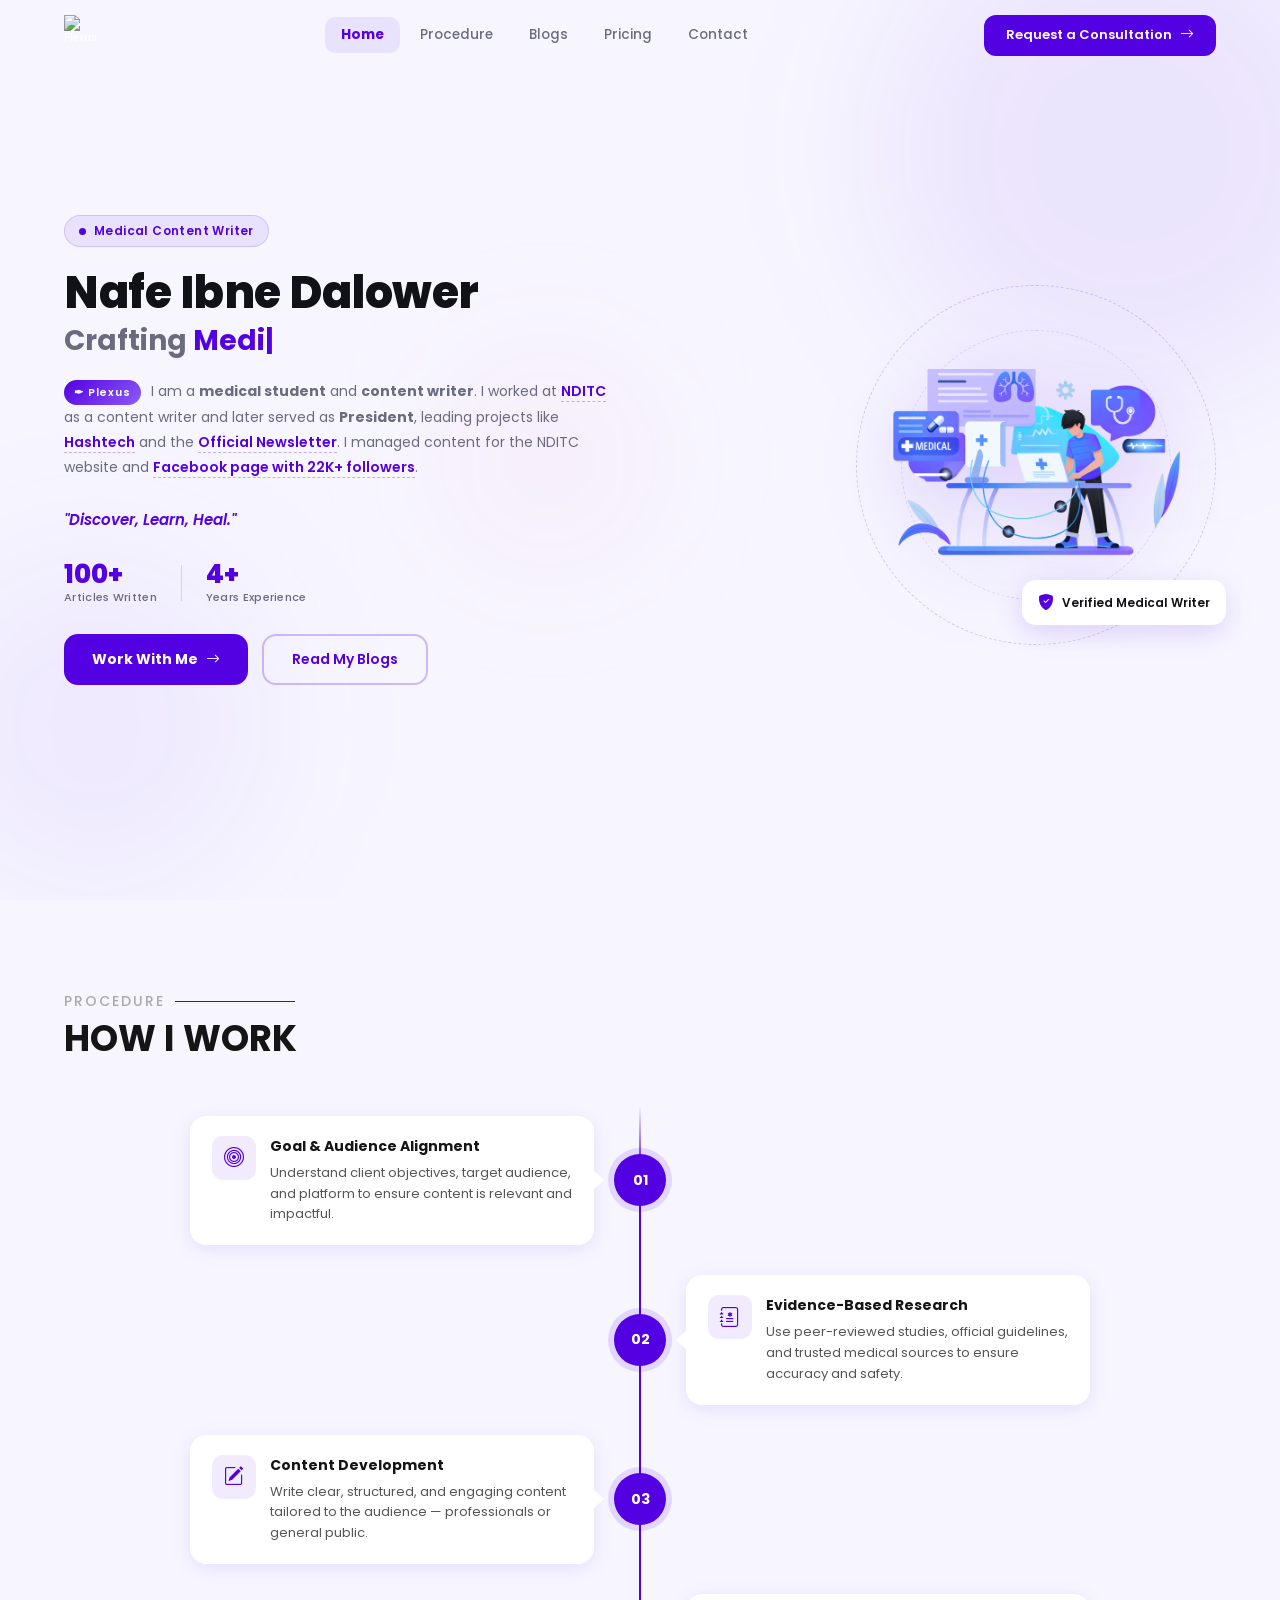
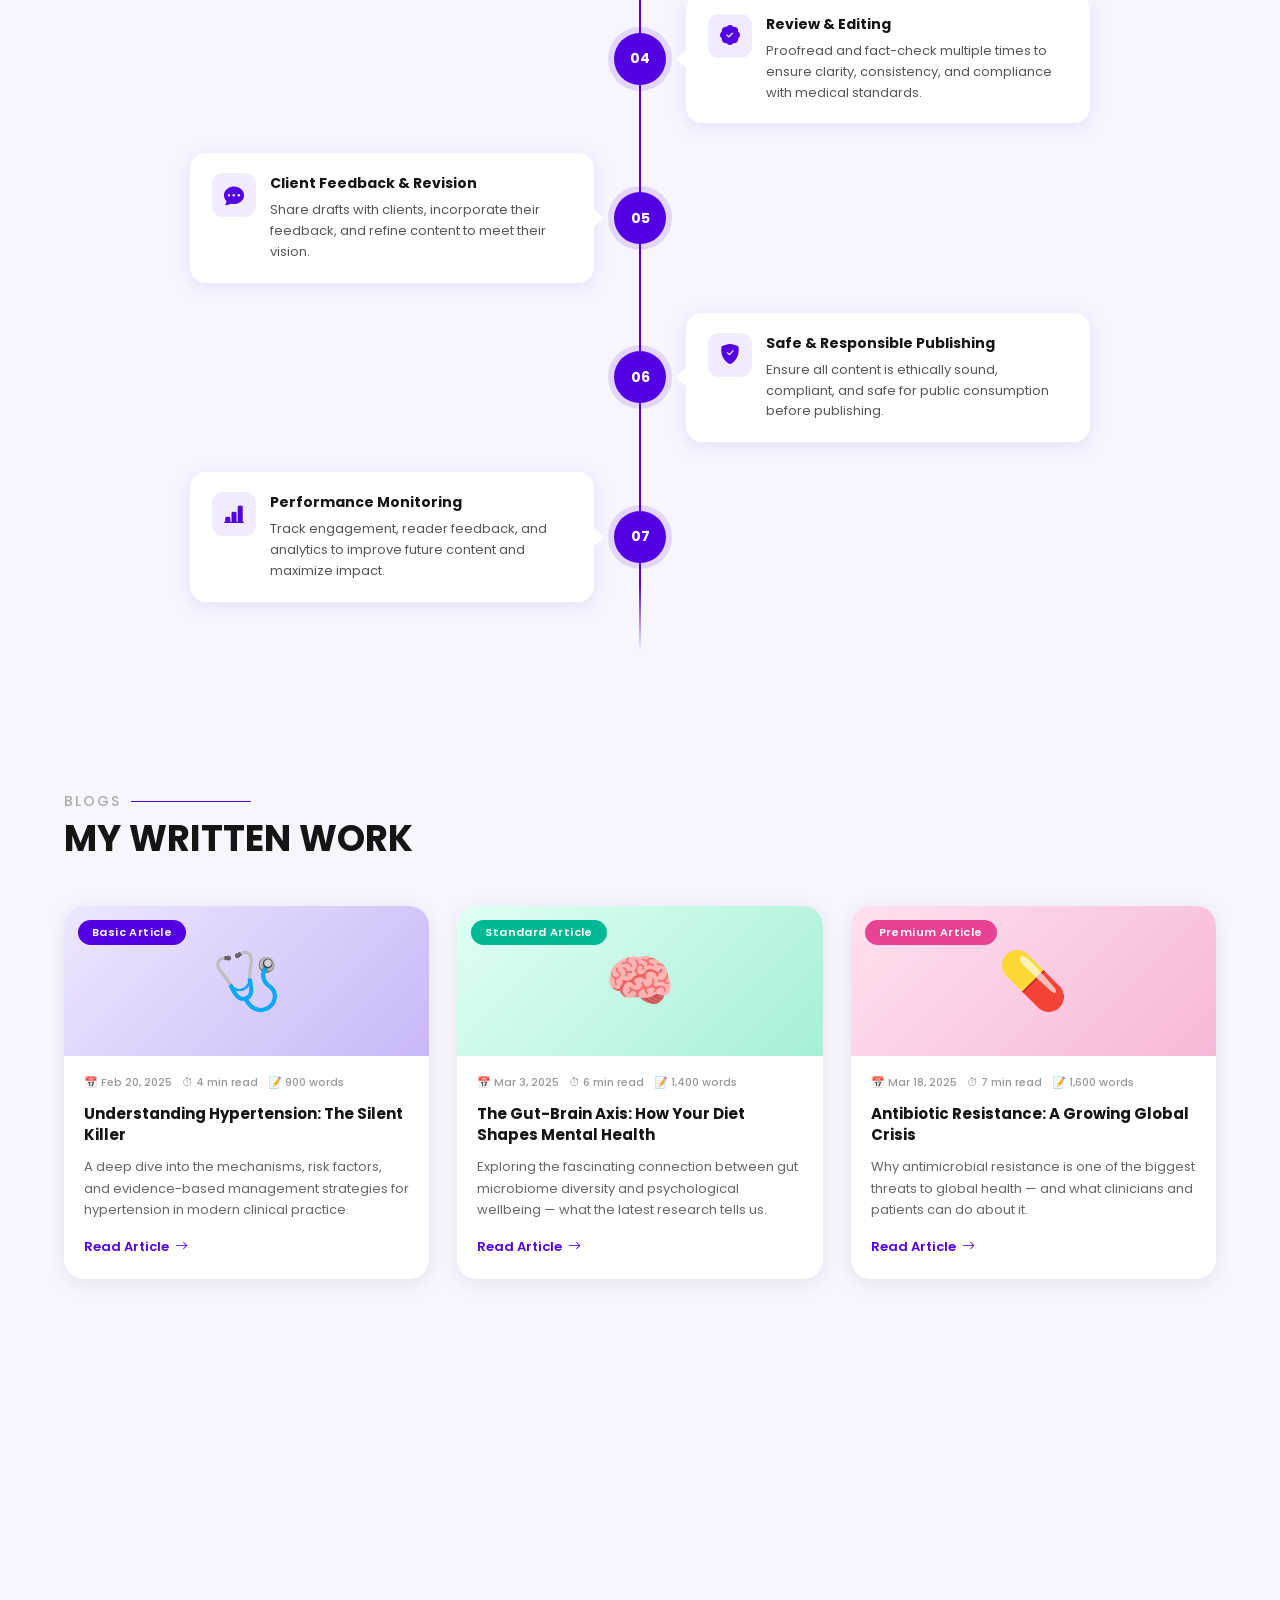
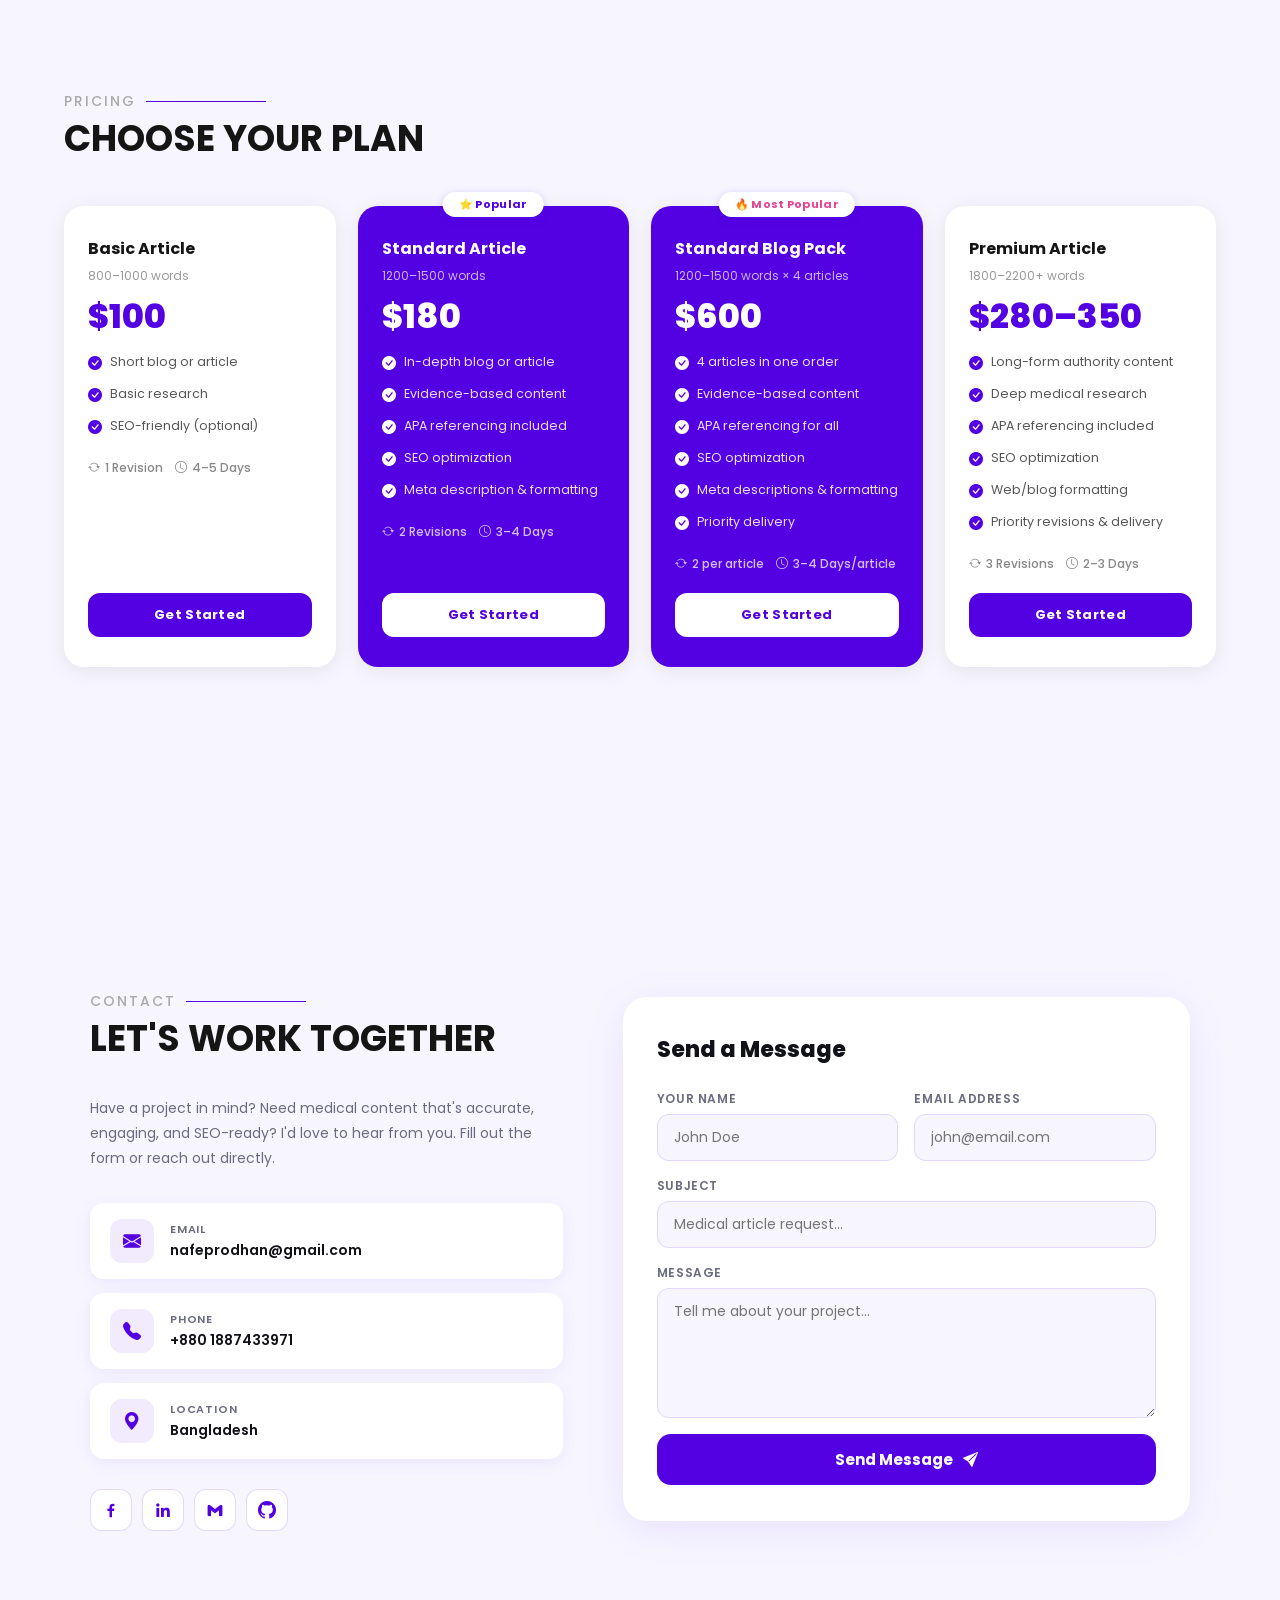
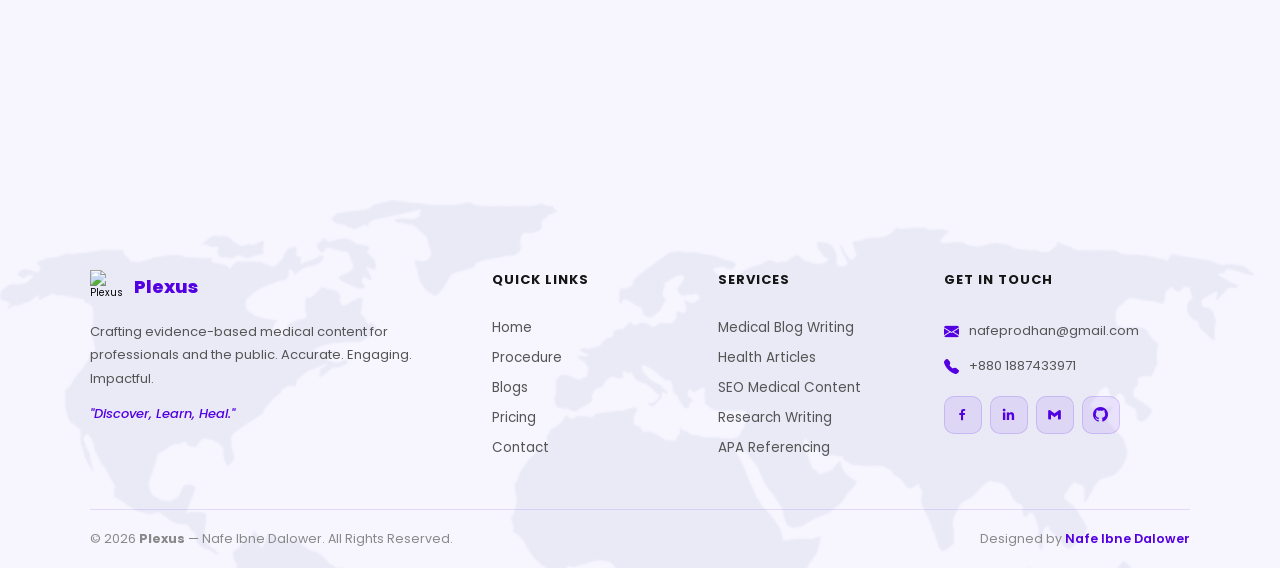
==== index.html @ 5eb8d100 "initial commit" ====
<!DOCTYPE html>
<html lang="en">

<head>
  <meta charset="UTF-8">
  <meta http-equiv="X-UA-Compatible" content="IE=edge">
  <meta name="viewport" content="width=device-width, initial-scale=1.0">
  <title>Nafe Ibne Dalower ~ Plexus</title>
  <link rel="icon" href="assets/img/plexus.png">

  <!-- Fonts - preconnect first for speed -->
  <link rel="preconnect" href="https://fonts.googleapis.com">
  <link rel="preconnect" href="https://fonts.gstatic.com" crossorigin>
  <link href="https://fonts.googleapis.com/css2?family=Poppins:wght@400;500;600;700;800&display=swap" rel="stylesheet">

  <!-- AOS CSS - local -->
  <link rel="stylesheet" href="assets/css/aos.css">

  <!-- Bootstrap Icons - local -->
  <link href="assets/bootstrap-icons/bootstrap-icons.css" rel="stylesheet">

  <!-- Boxicons -->
  <link href="https://unpkg.com/boxicons@2.1.4/css/boxicons.min.css" rel="stylesheet">


  <!-- CSS -->
  <link rel="stylesheet" href="style.css">
</head>


<body>
  <!-- Meeting Request Modal -->
  <div class="meeting-modal-overlay" id="meetingModal">
    <div class="meeting-modal">

      <!-- HEADER -->
      <div class="meeting-modal-header" id="modalHeader">
        <button class="meeting-modal-close" id="closeModal">
          <i class="bi bi-x-lg"></i>
        </button>
        <h3 class="meeting-modal-title">Request a Consultation</h3>
        <p class="meeting-modal-sub">Fill out the short form below and I'll review your project and schedule a meeting
          within 24 hours.</p>
      </div>

      <!-- FORM BODY -->
      <div class="meeting-modal-body" id="modalBody">
        <div class="meeting-modal-frame">
          <iframe
            src="https://docs.google.com/forms/d/e/1FAIpQLSe6IBGquy1wQWKsO77w5-C5rfg6FX_zl5evrlnhBx6Xf9jbbw/viewform?embedded=true"
            width="100%" height="850" frameborder="0">
            Loading…
          </iframe>
        </div>
      </div>

      <!-- SUCCESS MESSAGE -->
      <div class="meeting-modal-success" id="modalSuccess">
        <div class="success-icon">
          <i class="bi bi-check-circle-fill"></i>
        </div>
        <h3>Request Submitted!</h3>
        <p>Thank you! Your meeting request is <strong>in progress</strong>. I'll get back to you within <strong>24
            hours</strong>.</p>
        <button id="successClose">Close</button>
      </div>

    </div>
  </div>
  <header class="header" id="header">
    <a href="#" class="logo">
      <img src="./assets/img/plexus.PNG" alt="Plexus">
    </a>

    <nav class="navbar">
      <a href="#home" id="nava" class="active">Home</a>
      <a href="#procedure" id="nava">Procedure</a>
      <a href="#blogs" id="nava">Blogs</a>
      <a href="#pricing" id="nava">Pricing</a>
      <a href="#contact" id="nava">Contact</a>
    </nav>

    <a class="jnbtn" id="openModal" href="#">
      <span>Request a Consultation</span>
      <i class="bi bi-arrow-right"></i>
    </a>
    <div class="hamburger">
      <span class="bar"></span>
      <span class="bar"></span>
      <span class="bar"></span>
    </div>

    <!-- Mobile nav -->
    <div class="mobile-nav">
      <a href="#home" id="nava">Home</a>
      <a href="#procedure" id="nava">Procedure</a>
      <a href="#blogs" id="nava">Blogs</a>
      <a href="#pricing" id="nava">Pricing</a>
      <a href="#contact" id="nava">Contact</a>
      <a class="jnbtn" id="openModal" href="#">
        <span>Request a Meeting</span>
        <i class="bi bi-arrow-right"></i>
      </a>
    </div>
  </header>

  <!-- HOME -->
  <section class="home" id="home">

    <!-- Background blobs -->
    <div class="home-blob home-blob--1"></div>
    <div class="home-blob home-blob--2"></div>
    <div class="home-blob home-blob--3"></div>

    <div class="home-inner">

      <!-- LEFT: Text -->
      <div class="home-text">
        <div class="home-eyebrow">
          <span class="eyebrow-dot"></span>
          Medical Content Writer
        </div>

        <h1 class="home-heading">
          <span class="home-heading--name">Nafe Ibne Dalower</span>
          <span class="home-heading--craft">Crafting <span class="typed-wrap"><span
                class="multiple-text1"></span></span></span>
        </h1>

        <p class="home-desc">
          <span class="pen-name-tag">✒ Plexus</span>
          I am a <strong>medical student</strong> and
          <strong>content writer</strong>. I worked at
          <a href="https://nditc.net/" target="_blank" class="home-link">NDITC</a> as a content writer and later served
          as <strong>President</strong>,
          leading projects like <a
            href="https://nditc.net/details/[base64]/project/1688666400"
            target="_blank" class="home-link">Hashtech</a> and the
          <a href="https://nditc.net/details/[base64]/project/1684195200"
            target="_blank" class="home-link">Official Newsletter</a>.
          I managed content for the NDITC website and
          <a href="https://www.facebook.com/nditc.official" target="_blank" class="home-link">Facebook page with 22K+
            followers</a>.
          <br><br>
          <em class="home-quote">"Discover, Learn, Heal."</em>
        </p>

        <div class="home-stats">
          <div class="home-stat">
            <span class="stat-num">100+</span>
            <span class="stat-label">Articles Written</span>
          </div>
          <div class="stat-divider"></div>
          <div class="home-stat">
            <span class="stat-num">4+</span>
            <span class="stat-label">Years Experience</span>
          </div>
        </div>

        <!-- Home Pills -->
        <!-- <div class="home-pills">
        <div class="pill"><i class="bi bi-cpu-fill"></i> Research</div>
        <div class="pill"><i class="bi bi-journal-richtext"></i> Writing</div>
        <div class="pill"><i class="bi bi-patch-check-fill"></i> Review</div>
        <div class="pill"><i class="bi bi-bar-chart-fill"></i> Publishing</div>
      </div> -->
        <div class="home-actions">
          <a href="#contact" class="home-cta-primary">Work With Me <i class="bi bi-arrow-right"></i></a>
          <a href="#blogs" class="home-cta-secondary">Read My Blogs</a>
        </div>
      </div>

      <!-- RIGHT: Image -->
      <div class="home-visual">
        <div class="home-img-wrap">
          <div class="home-img-ring home-img-ring--outer"></div>
          <div class="home-img-ring home-img-ring--inner"></div>
          <img src="assets/img/heroimg1.png" alt="Nafe Ibne Dalower" class="home-img">
          <div class="home-img-badge">
            <i class="bi bi-shield-fill-check"></i>
            <span>Verified Medical Writer</span>
          </div>
        </div>
      </div>

    </div>
  </section>
  <!-- procedure -->
  <section class="procedure" id="procedure">
    <div class="section-title">
      <h2>Procedure</h2>
      <p>How I Work</p>
    </div>

    <div class="proc-timeline">

      <div class="proc-step">
        <div class="proc-card" data-aos="fade-left" data-aos-delay="100" data-aos-duration="800">
          <div class="proc-icon"><i class="bi bi-bullseye"></i></div>
          <div class="proc-body">
            <h3>Goal & Audience Alignment</h3>
            <p>Understand client objectives, target audience, and platform to ensure content is relevant and impactful.
            </p>
          </div>
        </div>
        <div class="proc-center">
          <div class="proc-num">01</div>
        </div>
        <div class="proc-empty"></div>
      </div>

      <div class="proc-step">
        <div class="proc-empty"></div>
        <div class="proc-center">
          <div class="proc-num">02</div>
        </div>
        <div class="proc-card" data-aos="fade-right" data-aos-delay="100" data-aos-duration="800">
          <div class="proc-icon"><i class="bi bi-journal-medical"></i></div>
          <div class="proc-body">
            <h3>Evidence-Based Research</h3>
            <p>Use peer-reviewed studies, official guidelines, and trusted medical sources to ensure accuracy and
              safety.</p>
          </div>
        </div>
      </div>

      <div class="proc-step">
        <div class="proc-card" data-aos="fade-left" data-aos-delay="100" data-aos-duration="800">
          <div class="proc-icon"><i class="bi bi-pencil-square"></i></div>
          <div class="proc-body">
            <h3>Content Development</h3>
            <p>Write clear, structured, and engaging content tailored to the audience — professionals or general public.
            </p>
          </div>
        </div>
        <div class="proc-center">
          <div class="proc-num">03</div>
        </div>
        <div class="proc-empty"></div>
      </div>

      <div class="proc-step">
        <div class="proc-empty"></div>
        <div class="proc-center">
          <div class="proc-num">04</div>
        </div>
        <div class="proc-card" data-aos="fade-right" data-aos-delay="100" data-aos-duration="800">
          <div class="proc-icon"><i class="bi bi-patch-check-fill"></i></div>
          <div class="proc-body">
            <h3>Review & Editing</h3>
            <p>Proofread and fact-check multiple times to ensure clarity, consistency, and compliance with medical
              standards.</p>
          </div>
        </div>
      </div>

      <div class="proc-step">
        <div class="proc-card" data-aos="fade-left" data-aos-delay="100" data-aos-duration="800">
          <div class="proc-icon"><i class="bi bi-chat-dots-fill"></i></div>
          <div class="proc-body">
            <h3>Client Feedback & Revision</h3>
            <p>Share drafts with clients, incorporate their feedback, and refine content to meet their vision.</p>
          </div>
        </div>
        <div class="proc-center">
          <div class="proc-num">05</div>
        </div>
        <div class="proc-empty"></div>
      </div>

      <div class="proc-step">
        <div class="proc-empty"></div>
        <div class="proc-center">
          <div class="proc-num">06</div>
        </div>
        <div class="proc-card" data-aos="fade-right" data-aos-delay="100" data-aos-duration="800">
          <div class="proc-icon"><i class="bi bi-shield-fill-check"></i></div>
          <div class="proc-body">
            <h3>Safe & Responsible Publishing</h3>
            <p>Ensure all content is ethically sound, compliant, and safe for public consumption before publishing.</p>
          </div>
        </div>
      </div>

      <div class="proc-step">
        <div class="proc-card" data-aos="fade-left" data-aos-delay="100" data-aos-duration="800">
          <div class="proc-icon"><i class="bi bi-bar-chart-line-fill"></i></div>
          <div class="proc-body">
            <h3>Performance Monitoring</h3>
            <p>Track engagement, reader feedback, and analytics to improve future content and maximize impact.</p>
          </div>
        </div>
        <div class="proc-center">
          <div class="proc-num">07</div>
        </div>
        <div class="proc-empty"></div>
      </div>

    </div>
  </section>
  <!-- Blogs -->
  <!-- BLOGS SECTION -->
  <section class="blogs" id="blogs">
    <div class="section-title">
      <h2>Blogs</h2>
      <p>My Written Work</p>
    </div>

    <div class="blog-grid">

      <div class="blog-card" data-aos="fade-up" data-aos-delay="100" data-aos-duration="800">
        <div class="blog-banner" style="background: linear-gradient(135deg, #ede7ff, #c9b8f7);">
          <span class="blog-tag" style="background:#5300e2;">Basic Article</span>
          <span class="blog-emoji">🩺</span>
        </div>
        <div class="blog-body">
          <div class="blog-meta">
            <span>📅 Feb 20, 2025</span>
            <span>⏱ 4 min read</span>
            <span>📝 900 words</span>
          </div>
          <h3>Understanding Hypertension: The Silent Killer</h3>
          <p>A deep dive into the mechanisms, risk factors, and evidence-based management strategies for hypertension in
            modern clinical practice.</p>
          <a href="./article/hypertension.html" class="blog-btn">Read Article <i class="bi bi-arrow-right"></i></a>
        </div>
      </div>

      <div class="blog-card" data-aos="fade-up" data-aos-delay="200" data-aos-duration="800">
        <div class="blog-banner" style="background: linear-gradient(135deg, #e0fff5, #a8f0d8);">
          <span class="blog-tag" style="background:#00b894;">Standard Article</span>
          <span class="blog-emoji">🧠</span>
        </div>
        <div class="blog-body">
          <div class="blog-meta">
            <span>📅 Mar 3, 2025</span>
            <span>⏱ 6 min read</span>
            <span>📝 1,400 words</span>
          </div>
          <h3>The Gut-Brain Axis: How Your Diet Shapes Mental Health</h3>
          <p>Exploring the fascinating connection between gut microbiome diversity and psychological wellbeing — what
            the latest research tells us.</p>
          <a href="#" class="blog-btn">Read Article <i class="bi bi-arrow-right"></i></a>
        </div>
      </div>

      <div class="blog-card" data-aos="fade-up" data-aos-delay="300" data-aos-duration="800">
        <div class="blog-banner" style="background: linear-gradient(135deg, #ffe0f0, #f7b8d8);">
          <span class="blog-tag" style="background:#e84393;">Premium Article
          </span>
          <span class="blog-emoji">💊</span>
        </div>
        <div class="blog-body">
          <div class="blog-meta">
            <span>📅 Mar 18, 2025</span>
            <span>⏱ 7 min read</span>
            <span>📝 1,600 words</span>
          </div>
          <h3>Antibiotic Resistance: A Growing Global Crisis</h3>
          <p>Why antimicrobial resistance is one of the biggest threats to global health — and what clinicians and
            patients can do about it.</p>
          <a href="#" class="blog-btn">Read Article <i class="bi bi-arrow-right"></i></a>
        </div>
      </div>

    </div>
  </section>

  <!-- PRICING SECTION -->
  <section class="pricing" id="pricing">
    <div class="section-title">
      <h2>Pricing</h2>
      <p>Choose Your Plan</p>
    </div>

    <div class="pricing-grid">

      <div class="pricing-card" data-aos="fade-up" data-aos-delay="100" data-aos-duration="800">
        <div class="pricing-top">
          <h3>Basic Article</h3>
          <div class="pricing-words">800–1000 words</div>
          <div class="pricing-price">$100</div>
        </div>
        <ul class="pricing-features">
          <li><i class="bi bi-check-circle-fill"></i> Short blog or article</li>
          <li><i class="bi bi-check-circle-fill"></i> Basic research</li>
          <li><i class="bi bi-check-circle-fill"></i> SEO-friendly (optional)</li>
        </ul>
        <div class="pricing-footer">
          <div class="pricing-detail"><i class="bi bi-arrow-repeat"></i> 1 Revision</div>
          <div class="pricing-detail"><i class="bi bi-clock"></i> 4–5 Days</div>
        </div>
        <a href="#contact" class="pricing-btn">Get Started</a>
      </div>

      <div class="pricing-card pricing-card--highlight" data-aos="fade-up" data-aos-delay="200" data-aos-duration="800">
        <div class="pricing-badge">⭐ Popular</div>
        <div class="pricing-top">
          <h3>Standard Article</h3>
          <div class="pricing-words">1200–1500 words</div>
          <div class="pricing-price">$180</div>
        </div>
        <ul class="pricing-features">
          <li><i class="bi bi-check-circle-fill"></i> In-depth blog or article</li>
          <li><i class="bi bi-check-circle-fill"></i> Evidence-based content</li>
          <li><i class="bi bi-check-circle-fill"></i> APA referencing included</li>
          <li><i class="bi bi-check-circle-fill"></i> SEO optimization</li>
          <li><i class="bi bi-check-circle-fill"></i> Meta description & formatting</li>
        </ul>
        <div class="pricing-footer">
          <div class="pricing-detail"><i class="bi bi-arrow-repeat"></i> 2 Revisions</div>
          <div class="pricing-detail"><i class="bi bi-clock"></i> 3–4 Days</div>
        </div>
        <a href="#contact" class="pricing-btn pricing-btn--white">Get Started</a>
      </div>

      <div class="pricing-card pricing-card--highlight" data-aos="fade-up" data-aos-delay="300" data-aos-duration="800">
        <div class="pricing-badge pricing-badge--fire">🔥 Most Popular</div>
        <div class="pricing-top">
          <h3>Standard Blog Pack</h3>
          <div class="pricing-words">1200–1500 words × 4 articles</div>
          <div class="pricing-price">$600</div>
        </div>
        <ul class="pricing-features">
          <li><i class="bi bi-check-circle-fill"></i> 4 articles in one order</li>
          <li><i class="bi bi-check-circle-fill"></i> Evidence-based content</li>
          <li><i class="bi bi-check-circle-fill"></i> APA referencing for all</li>
          <li><i class="bi bi-check-circle-fill"></i> SEO optimization</li>
          <li><i class="bi bi-check-circle-fill"></i> Meta descriptions & formatting</li>
          <li><i class="bi bi-check-circle-fill"></i> Priority delivery</li>
        </ul>
        <div class="pricing-footer">
          <div class="pricing-detail"><i class="bi bi-arrow-repeat"></i> 2 per article</div>
          <div class="pricing-detail"><i class="bi bi-clock"></i> 3–4 Days/article</div>
        </div>
        <a href="#contact" class="pricing-btn pricing-btn--white">Get Started</a>
      </div>

      <div class="pricing-card" data-aos="fade-up" data-aos-delay="400" data-aos-duration="800">
        <div class="pricing-top">
          <h3>Premium Article</h3>
          <div class="pricing-words">1800–2200+ words</div>
          <div class="pricing-price">$280–350</div>
        </div>
        <ul class="pricing-features">
          <li><i class="bi bi-check-circle-fill"></i> Long-form authority content</li>
          <li><i class="bi bi-check-circle-fill"></i> Deep medical research</li>
          <li><i class="bi bi-check-circle-fill"></i> APA referencing included</li>
          <li><i class="bi bi-check-circle-fill"></i> SEO optimization</li>
          <li><i class="bi bi-check-circle-fill"></i> Web/blog formatting</li>
          <li><i class="bi bi-check-circle-fill"></i> Priority revisions & delivery</li>
        </ul>
        <div class="pricing-footer">
          <div class="pricing-detail"><i class="bi bi-arrow-repeat"></i> 3 Revisions</div>
          <div class="pricing-detail"><i class="bi bi-clock"></i> 2–3 Days</div>
        </div>
        <a href="#contact" class="pricing-btn">Get Started</a>
      </div>

    </div>
  </section>
  <!--Blogs -->

  <!-- CONTACT SECTION -->
  <section id="contact" class="contact">
    <div class="contact-inner">

      <div class="contact-left" data-aos="fade-right" data-aos-duration="800">
        <div class="section-title">
          <h2>Contact</h2>
          <p>Let's Work Together</p>
        </div>

        <p class="contact-subtext">
          Have a project in mind? Need medical content that's accurate, engaging, and SEO-ready?
          I'd love to hear from you. Fill out the form or reach out directly.
        </p>

        <div class="contact-info-cards">
          <div class="contact-info-card">
            <div class="contact-info-icon"><i class="bi bi-envelope-fill"></i></div>
            <div>
              <span class="contact-info-label">Email</span>
              <a href="mailto:nafeprodhan@gmail.com" class="contact-info-value">nafeprodhan@gmail.com</a>
            </div>
          </div>
          <div class="contact-info-card">
            <div class="contact-info-icon"><i class="bi bi-telephone-fill"></i></div>
            <div>
              <span class="contact-info-label">Phone</span>
              <a href="tel:+8801887433971" class="contact-info-value">+880 1887433971</a>
            </div>
          </div>
          <div class="contact-info-card">
            <div class="contact-info-icon"><i class="bi bi-geo-alt-fill"></i></div>
            <div>
              <span class="contact-info-label">Location</span>
              <span class="contact-info-value">Bangladesh</span>
            </div>
          </div>
        </div>

        <div class="contact-socials">
          <a href="https://www.facebook.com/nafeprodhan" class="contact-social-btn" title="Facebook"><i
              class="bx bxl-facebook"></i></a>
          <a href="https://www.linkedin.com/in/nafe-ibne-dalower/" class="contact-social-btn" title="LinkedIn"><i
              class="bx bxl-linkedin"></i></a>
          <a href="https://mail.google.com/mail/?view=cm&to=nafeprodhan@gmail.com" target="_blank"
            class="contact-social-btn" title="Gmail"><i class="bx bxl-gmail"></i></a>
          <a href="https://github.com/Nafe-Ibne-Dalower/" class="contact-social-btn" title="GitHub"><i
              class="bi bi-github"></i></a>
        </div>
      </div>

      <div class="contact-right" data-aos="fade-left" data-aos-duration="800">
        <form class="contact-form" action="https://api.web3forms.com/submit" method="POST" id="contactForm">

          <!-- Web3Forms required -->
          <input type="hidden" name="access_key" value="cd476e56-12ca-413b-b6dd-c46367461278">
          <input type="hidden" name="subject" value="New Contact — Plexus ">
          <input type="hidden" name="from_name" value="Plexus Contact Form">
          <input type="checkbox" name="botcheck" style="display:none">
          <input type="hidden" name="redirect" value="false">
          <h3 class="contact-form-title">Send a Message</h3>

          <div class="contact-form-row">
            <div class="contact-field">
              <label>Your Name</label>
              <input type="text" name="name" placeholder="John Doe" required autocomplete="off">
            </div>
            <div class="contact-field">
              <label>Email Address</label>
              <input type="email" name="email" placeholder="john@email.com" required autocomplete="off">
            </div>
          </div>

          <div class="contact-field">
            <label>Subject</label>
            <input type="text" name="subject_field" placeholder="Medical article request..." autocomplete="off">
          </div>

          <div class="contact-field">
            <label>Message</label>
            <textarea name="message" placeholder="Tell me about your project..." required></textarea>
          </div>

          <button type="submit" class="contact-submit" id="submitBtn">
            <span>Send Message</span>
            <i class="bi bi-send-fill"></i>
          </button>

          <!-- Success / Error messages -->
          <p class="form-success" id="formSuccess"
            style="display:none; color:#00b894; font-family:'Poppins',sans-serif; font-size:13px; font-weight:600; margin-top:12px;">
            ✓ Message sent successfully! I'll get back to you within 24 hours.
          </p>
          <p class="form-error" id="formError"
            style="display:none; color:#e74c3c; font-family:'Poppins',sans-serif; font-size:13px; font-weight:600; margin-top:12px;">
            ✗ Something went wrong. Please try again.
          </p>

        </form>
      </div>

    </div>
  </section>

  <!-- FOOTER -->
  <footer class="footer">
    <div class="footer-inner">

      <div class="footer-brand">
        <div class="footer-logo">
          <img src="./assets/img/plexus.PNG" alt="Plexus">
          <span>Plexus</span>
        </div>
        <p class="footer-tagline">
          Crafting evidence-based medical content for professionals and the public.
          Accurate. Engaging. Impactful.
        </p>
        <em class="footer-quote">"Discover, Learn, Heal."</em>
      </div>

      <div class="footer-links">
        <h4>Quick Links</h4>
        <a href="#home">Home</a>
        <a href="#procedure">Procedure</a>
        <a href="#blogs">Blogs</a>
        <a href="#pricing">Pricing</a>
        <a href="#contact">Contact</a>
      </div>

      <div class="footer-services">
        <h4>Services</h4>
        <span>Medical Blog Writing</span>
        <span>Health Articles</span>
        <span>SEO Medical Content</span>
        <span>Research Writing</span>
        <span>APA Referencing</span>
      </div>

      <div class="footer-contact">
        <h4>Get In Touch</h4>
        <a href="https://mail.google.com/mail/?view=cm&to=nafeprodhan@gmail.com" target="_blank"><i
            class="bi bi-envelope-fill"></i> nafeprodhan@gmail.com</a>
        <a href="tel:+8801887433971"><i class="bi bi-telephone-fill"></i> +880 1887433971</a>
        <div class="footer-socials">
          <a href="https://www.facebook.com/nafeprodhan" title="Facebook"><i class="bx bxl-facebook"></i></a>
          <a href="https://www.linkedin.com/in/nafe-ibne-dalower/" title="LinkedIn"><i class="bx bxl-linkedin"></i></a>
          <a href="https://mail.google.com/mail/?view=cm&to=nafeprodhan@gmail.com" target="_blank">
            <i class="bx bxl-gmail"></i>
          </a>
          <a href="https://github.com/Nafe-Ibne-Dalower/" title="GitHub"><i class="bi bi-github"></i></a>
        </div>
      </div>

    </div>

    <div class="footer-bottom">
      <span>&copy; 2026 <strong>Plexus</strong> — Nafe Ibne Dalower. All Rights Reserved.</span>
      <span>Designed by <a href="#">Nafe Ibne Dalower</a></span>
    </div>
  </footer>

  <!-- Local JS files - NO CDN -->
  <script src="assets/js/typed.umd.js"></script>
  <script src="assets/js/aos.js"></script>
  <script src="main.js"></script>
  <script>
    AOS.init();
  </script>

</body>

</html>
---- style.css ----
* {
    margin: 0px;
    padding: 0px;
    box-sizing: border-box;
    font-family: 'Poppins', sans-sarif;
    border: none;
    outline: none;
    scroll-behavior: smooth;
}

html {
    font-size: 60.5%;
}

body {
    color: var(--text-color);
    background-color: var(--bg);
        overflow-x: hidden;
}

section {
    min-height: 100vh;
    padding: 10rem 5% 2rem;
}

.section-title {
    padding-bottom: 40px;
}

.section-title h2 {
    font-size: 14px;
    font-weight: 500;
    padding: 0;
    line-height: 1px;
    margin: 0 0 5px 0;
    letter-spacing: 2px;
    text-transform: uppercase;
    color: #aaaaaa;
    font-family: "Poppins", sans-serif;
}

.section-title h2::after {
    content: "";
    width: 120px;
    height: 1px;
    display: inline-block;
    background: #5300e2;
    margin: 4px 10px;
}

.section-title p {
    margin: 0;
    margin: 0;
    font-size: 36px;
    font-weight: 700;
    text-transform: uppercase;
    font-family: "Poppins", sans-serif;
    color: #151515;
}

a {
    text-decoration: none;
    color: #fff;
}

li {
    list-style: none;
}

/* =====================
   CSS VARIABLES
===================== */
:root {
  --purple: #5300e2;
  --purple-light: rgba(83, 0, 226, 0.08);
  --purple-mid: rgba(83, 0, 226, 0.15);
  --dark: #111118;
  --text: #2a2a35;
  --muted: #6b6b80;
  --white: #ffffff;
  --bg: #f7f6ff;
}

/* =====================
   NAVBAR
===================== */
.header {
  position: fixed;
  top: 0;
  left: 0;
  width: 100%;
  z-index: 1000;
  padding: 0 5%;
  height: 70px;
  display: flex;
  align-items: center;
  justify-content: space-between;
  transition: background 0.4s ease, box-shadow 0.4s ease;
}

.header.sticky {
  background: rgba(255, 255, 255, 0.92);
  backdrop-filter: blur(14px);
  -webkit-backdrop-filter: blur(14px);
  box-shadow: 0 2px 24px rgba(83, 0, 226, 0.08);
}

/* Logo */
.logo {
  display: flex;
  align-items: center;
  gap: 10px;
  text-decoration: none;
}

.logo img {
  width: 40px;
  height: 40px;
  object-fit: contain;
}

.logo span {
  font-family: 'Poppins', sans-serif;
  font-weight: 800;
  font-size: 18px;
  color: var(--purple);
  letter-spacing: -0.3px;
}

/* Desktop nav links */
.navbar {
  display: flex;
  align-items: center;
  gap: 4px;
}

#nava {
  font-family: 'Poppins', sans-serif;
  font-size: 13.5px;
  font-weight: 500;
  color: var(--muted);
  padding: 8px 16px;
  border-radius: 10px;
  text-decoration: none;
  transition: color 0.25s ease, background 0.25s ease;
  position: relative;
}

#nava:hover {
  color: var(--purple);
  background: var(--purple-light);
}

#nava.active {
  color: var(--purple);
  font-weight: 700;
  background: var(--purple-light);
}

/* CTA button */
.jnbtn {
  display: flex;
  align-items: center;
  gap: 8px;
  font-family: 'Poppins', sans-serif;
  font-size: 13px;
  font-weight: 600;
  color: var(--white);
  background: var(--purple);
  padding: 10px 22px;
  border-radius: 12px;
  text-decoration: none;
  transition: background 0.3s ease, box-shadow 0.3s ease, transform 0.3s ease;
  white-space: nowrap;
}

.jnbtn:hover {
  background: #3d00b0;
  box-shadow: 0 6px 24px rgba(83, 0, 226, 0.35);
  transform: translateY(-2px);
  color: #fff;
}

.jnbtn i {
  font-size: 14px;
  transition: transform 0.3s ease;
}

.jnbtn:hover i {
  transform: translateX(4px);
}

/* Hamburger */
.hamburger {
  display: none;
  flex-direction: column;
  cursor: pointer;
  gap: 5px;
  z-index: 1100;
}

.bar {
  display: block;
  width: 24px;
  height: 2.5px;
  background: var(--dark);
  border-radius: 4px;
  transition: all 0.3s ease;
}

.hamburger.active .bar:nth-child(1) { transform: translateY(7.5px) rotate(45deg); }
.hamburger.active .bar:nth-child(2) { opacity: 0; }
.hamburger.active .bar:nth-child(3) { transform: translateY(-7.5px) rotate(-45deg); }

/* Mobile nav overlay */
.mobile-nav {
  display: none;
  position: fixed;
  top: 70px;
  left: 0;
  width: 100%;
  background: rgba(255, 255, 255, 0.97);
  backdrop-filter: blur(16px);
  flex-direction: column;
  padding: 24px 6%;
  gap: 4px;
  box-shadow: 0 20px 40px rgba(0,0,0,0.08);
  z-index: 999;
  transform: translateY(-10px);
  opacity: 0;
  pointer-events: none;
  transition: opacity 0.3s ease, transform 0.3s ease;
}

.mobile-nav.active {
  display: flex;
  opacity: 1;
  transform: translateY(0);
  pointer-events: all;
}

.mobile-nav #nava {
  font-size: 15px;
  padding: 12px 16px;
  border-radius: 12px;
}

.mobile-cta {
  display: flex;
  text-align: center;
  align-items: center;
  justify-content: center;
  gap: 8px;
  margin-top: 12px;
  padding: 14px;
  border-radius: 14px;
  background: var(--purple);
  color: #fff !important;
  font-family: 'Poppins', sans-serif;
  font-weight: 700;
  font-size: 14px;
  text-decoration: none;
  transition: background 0.3s;
}
.mobile-cta i {
  font-size: 15px;
  font-weight: 700;
  transition: transform 0.3s ease;
}
.mobile-cta:hover { background: #3d00b0; }
.mobile-cta:hover i {
  transform: translateX(4px);
}
@media (max-width: 990px) {
  .navbar { display: none; }
  .jnbtn { display: none; }
  .hamburger { display: flex; }
}

/* =====================
   HOME SECTION
===================== */
.home {
  width: 100%;
  min-height: 100vh;
padding: 90px 5% 60px;
  background: var(--bg);
  position: relative;
  overflow: hidden;
  display: flex;
  align-items: center;
}

/* Decorative blobs */
.home-blob {
  position: absolute;
  border-radius: 50%;
  filter: blur(80px);
  pointer-events: none;
  z-index: 0;
}

.home-blob--1 {
  width: 500px;
  height: 500px;
  background: rgba(83, 0, 226, 0.07);
  top: -100px;
  right: -100px;
}

.home-blob--2 {
  width: 350px;
  height: 350px;
  background: rgba(83, 0, 226, 0.05);
  bottom: 0;
  left: -80px;
}

.home-blob--3 {
  width: 200px;
  height: 200px;
  background: rgba(232, 67, 147, 0.06);
  top: 40%;
  left: 35%;
}

.home-inner {
  position: relative;
  z-index: 1;
  width: 100%;
  max-width: 1200px;
  margin: 0 auto;
  display: flex;
  align-items: center;
  gap: 60px;
}

/* LEFT TEXT */
.home-text {
  flex: 1;
  animation: homeSlideIn 0.9s ease forwards;
}

@keyframes homeSlideIn {
  from { opacity: 0; transform: translateX(-40px); }
  to   { opacity: 1; transform: translateX(0); }
}

/* Eyebrow badge */
.home-eyebrow {
  display: inline-flex;
  align-items: center;
  gap: 8px;
  background: var(--purple-light);
  border: 1px solid rgba(83, 0, 226, 0.15);
  color: var(--purple);
  font-family: 'Poppins', sans-serif;
  font-size: 12px;
  font-weight: 600;
  padding: 6px 14px;
  border-radius: 30px;
  margin-bottom: 20px;
  letter-spacing: 0.4px;
}

.eyebrow-dot {
  width: 7px;
  height: 7px;
  border-radius: 50%;
  background: var(--purple);
  animation: pulse 2s infinite;
}

@keyframes pulse {
  0%, 100% { box-shadow: 0 0 0 0 rgba(83,0,226,0.4); }
  50% { box-shadow: 0 0 0 6px rgba(83,0,226,0); }
}

/* Heading */
.home-heading {
  display: flex;
  flex-direction: column;
  gap: 4px;
  margin-bottom: 20px;
}

.home-heading--name {
  font-family: 'Poppins', sans-serif;
  font-weight: 800;
  font-size: clamp(28px, 3.5vw, 46px);
  color: var(--dark);
  line-height: 1.15;
  letter-spacing: -0.5px;
}

.home-heading--craft {
  font-family: 'Poppins', sans-serif;
  font-weight: 700;
  font-size: clamp(18px, 2.2vw, 28px);
  color: var(--muted);
  line-height: 1.3;
}

.typed-wrap {
  color: var(--purple);
}

/* Description */
.home-desc {
  font-family: 'Poppins', sans-serif;
  font-size: 14px;
  font-weight: 400;
  color: var(--muted);
  line-height: 1.8;
  margin-bottom: 28px;
  max-width: 560px;
}
.pen-name-tag {
  display: inline-block;
  background: linear-gradient(135deg, #5300e2, #8b5cf6);
  color: #fff;
  font-size: 1.1rem;
  font-weight: 600;
  letter-spacing: 0.08em;
  padding: 3px 10px;
  border-radius: 20px;
  margin-right: 6px;
  vertical-align: middle;
}


.home-link {
  color: var(--purple);
  font-weight: 600;
  text-decoration: none;
  border-bottom: 1px dashed rgba(83,0,226,0.3);
  transition: border-color 0.2s;
}

.home-link:hover { border-color: var(--purple); }

.home-quote {
  color: var(--purple);
  font-weight: 600;
  font-size: 15px;
  font-style: italic;
}

/* Stats row */
.home-stats {
  display: flex;
  align-items: center;
  gap: 24px;
  margin-bottom: 28px;
  flex-wrap: wrap;
}

.home-stat {
  display: flex;
  flex-direction: column;
  gap: 2px;
}

.stat-num {
  font-family: 'Poppins', sans-serif;
  font-weight: 800;
  font-size: 26px;
  color: var(--purple);
  line-height: 1;
}

.stat-label {
  font-family: 'Poppins', sans-serif;
  font-size: 11px;
  font-weight: 500;
  color: var(--muted);
  letter-spacing: 0.3px;
}

.stat-divider {
  width: 1px;
  height: 36px;
  background: rgba(83,0,226,0.15);
}

/* Action buttons */
.home-actions {
  display: flex;
  gap: 14px;
  margin-bottom: 30px;
  flex-wrap: wrap;
}

.home-cta-primary {
  display: inline-flex;
  align-items: center;
  gap: 8px;
  padding: 13px 28px;
  border-radius: 14px;
  background: var(--purple);
  color: #fff;
  font-family: 'Poppins', sans-serif;
  font-weight: 700;
  font-size: 14px;
  text-decoration: none;
  transition: background 0.3s, box-shadow 0.3s, transform 0.3s;
}

.home-cta-primary:hover {
  background: #3d00b0;
  box-shadow: 0 8px 28px rgba(83,0,226,0.35);
  transform: translateY(-2px);
  color: #fff;
}

.home-cta-primary i {
  transition: transform 0.3s;
}

.home-cta-primary:hover i { transform: translateX(5px); }

.home-cta-secondary {
  display: inline-flex;
  align-items: center;
  padding: 13px 28px;
  border-radius: 14px;
  border: 2px solid rgba(83,0,226,0.25);
  color: var(--purple);
  font-family: 'Poppins', sans-serif;
  font-weight: 600;
  font-size: 14px;
  text-decoration: none;
  transition: background 0.3s, border-color 0.3s, transform 0.3s;
}

.home-cta-secondary:hover {
  background: var(--purple-light);
  border-color: var(--purple);
  transform: translateY(-2px);
  color: var(--purple);
}


@keyframes homeImgIn {
  from { opacity: 0; transform: translateX(40px) scale(0.95); }
  to   { opacity: 1; transform: translateX(0) scale(1); }
}

.home-img-wrap {
  position: relative;
  width: 360px;
  height: 360px;
  display: flex;
  justify-content: center;
  align-items: center;
}

/* Rotating rings */
.home-img-ring {
  position: absolute;
  border-radius: 50%;
  border: 1.5px dashed rgba(83,0,226,0.2);
  animation: ringRotate 18s linear infinite;
}

.home-img-ring--outer {
  width: 100%;
  height: 100%;
}

.home-img-ring--inner {
  width: 75%;
  height: 75%;
  animation-direction: reverse;
  animation-duration: 12s;
  border-color: rgba(83,0,226,0.12);
}

@keyframes ringRotate {
  from { transform: rotate(0deg); }
  to   { transform: rotate(360deg); }
}

.home-img {
  width: 80%;
  height: 80%;
  object-fit: contain;
  animation: floatImage 3.5s ease-in-out infinite;
  position: relative;
  z-index: 1;
  filter: drop-shadow(0 20px 40px rgba(83,0,226,0.15));
}

@keyframes floatImage {
  0%, 100% { transform: translateY(0); }
  50%       { transform: translateY(-14px); }
}

/* Verified badge */
.home-img-badge {
  position: absolute;
  bottom: 20px;
  right: -10px;
  background: #fff;
  border-radius: 14px;
  padding: 10px 16px;
  display: flex;
  align-items: center;
  gap: 8px;
  box-shadow: 0 8px 28px rgba(83,0,226,0.15);
  font-family: 'Poppins', sans-serif;
  font-size: 12px;
  font-weight: 600;
  color: var(--dark);
  z-index: 2;
  animation: badgePop 0.6s ease 0.8s both;
}

@keyframes badgePop {
  from { opacity: 0; transform: scale(0.8) translateY(10px); }
  to   { opacity: 1; transform: scale(1) translateY(0); }
}

.home-img-badge i {
  color: var(--purple);
  font-size: 16px;
}

/* =====================
   HOME RESPONSIVE
===================== */
@media (max-width: 1024px) {
  .home-visual { flex: 0 0 340px; }
  .home-img-wrap { width: 300px; height: 300px; }
}

@media (max-width: 820px) {
  .home-inner {
    flex-direction: column-reverse;
    text-align: center;
    gap: 40px;
  }

  .home-visual { flex: unset; }
  .home-img-wrap { width: 260px; height: 260px; }

  .home-eyebrow,
  .home-stats,
  .home-actions,
  .home-pills { justify-content: center; }

  .home-desc { margin-left: auto; margin-right: auto; }

  .home-img-badge { right: 0; }
}

@media (max-width: 480px) {
  .home { padding: 100px 5% 60px; }
  .home-heading--name { font-size: 26px; }
  .home-heading--craft { font-size: 17px; }
  .stat-num { font-size: 22px; }
}


/* Skill pills */
/* .home-pills {
  display: flex;
  flex-wrap: wrap;
  gap: 10px;
}

.pill {
  display: inline-flex;
  align-items: center;
  gap: 6px;
  padding: 7px 16px;
  border-radius: 30px;
  background: #fff;
  border: 1.5px solid rgba(83,0,226,0.15);
  color: var(--purple);
  font-family: 'Poppins', sans-serif;
  font-size: 12px;
  font-weight: 600;
  box-shadow: 0 2px 10px rgba(83,0,226,0.07);
  transition: background 0.25s, transform 0.25s, box-shadow 0.25s;
}

.pill:hover {
  background: var(--purple);
  color: #fff;
  transform: translateY(-2px);
  box-shadow: 0 6px 18px rgba(83,0,226,0.25);
} */
/* ============== Procedure Section ============== */
.procedure {
    min-height: 100vh;
    width: 100%;
background: var(--bg);
    background-size: cover;
    padding: 10rem 5% 5rem;
}

.proc-timeline {
    position: relative;
    max-width: 900px;
    margin: 0 auto;
    padding: 10px 0 20px;
}

/* Vertical center line */
.proc-timeline::before {
    content: '';
    position: absolute;
    left: 50%;
    top: 0;
    bottom: 0;
    width: 2px;
    background: linear-gradient(to bottom, transparent, #5300e2 6%, #5300e2 94%, transparent);
    transform: translateX(-50%);
    z-index: 0;
}

/* Row: 3 columns — card | center(number) | empty  OR  empty | center | card */
.proc-step {
    display: grid;
    grid-template-columns: 1fr 60px 1fr;
    align-items: center;
    margin-bottom: 30px;
    position: relative;
}

/* The middle column: number bubble */
.proc-center {
    display: flex;
    justify-content: center;
    align-items: center;
    z-index: 2;
    position: relative;
}

.proc-num {
    width: 52px;
    height: 52px;
    border-radius: 50%;
    background: #5300e2;
    color: #fff;
    font-family: 'Poppins', sans-serif;
    font-weight: 700;
    font-size: 14px;
    display: flex;
    align-items: center;
    justify-content: center;
    box-shadow: 0 0 0 6px rgba(83, 0, 226, 0.13);
    transition: box-shadow 0.3s ease, transform 0.3s ease;
    flex-shrink: 0;
}

.proc-step:hover .proc-num {
    box-shadow: 0 0 0 11px rgba(83, 0, 226, 0.17);
    transform: scale(1.1);
}

/* Empty placeholder column */
.proc-empty {
    display: block;
}

/* Card */
.proc-card {
    background: #ffffff;
    border-radius: 16px;
    padding: 20px 22px;
    display: flex;
    align-items: flex-start;
    gap: 14px;
    box-shadow: 0 4px 20px rgba(83, 0, 226, 0.10);
    transition: transform 0.35s ease, box-shadow 0.35s ease;
    position: relative;
}

.proc-card:hover {
    transform: translateY(-5px);
    box-shadow: 0 10px 30px rgba(83, 0, 226, 0.2);
}

/* Arrow pointing RIGHT (card is on left, arrow points toward center) */
.proc-step:nth-child(odd) .proc-card {
    margin-right: 16px;
}
.proc-step:nth-child(odd) .proc-card::after {
    content: '';
    position: absolute;
    top: 50%;
    right: -10px;
    transform: translateY(-50%);
    border-top: 9px solid transparent;
    border-bottom: 9px solid transparent;
    border-left: 10px solid #ffffff;
}

/* Arrow pointing LEFT (card is on right, arrow points toward center) */
.proc-step:nth-child(even) .proc-card {
    margin-left: 16px;
}
.proc-step:nth-child(even) .proc-card::after {
    content: '';
    position: absolute;
    top: 50%;
    left: -10px;
    transform: translateY(-50%);
    border-top: 9px solid transparent;
    border-bottom: 9px solid transparent;
    border-right: 10px solid #ffffff;
}

/* Icon */
.proc-icon {
    flex-shrink: 0;
    width: 44px;
    height: 44px;
    border-radius: 11px;
    background: rgba(83, 0, 226, 0.08);
    display: flex;
    align-items: center;
    justify-content: center;
    font-size: 20px;
    color: #5300e2;
    transition: background 0.3s ease, color 0.3s ease;
}

.proc-card:hover .proc-icon {
    background: #5300e2;
    color: #ffffff;
}

.proc-body h3 {
    font-family: 'Poppins', sans-serif;
    font-weight: 700;
    font-size: 14px;
    color: #151515;
    margin: 0 0 6px;
}

.proc-body p {
    font-family: 'Poppins', sans-serif;
    font-size: 13px;
    font-weight: 400;
    color: #555;
    line-height: 1.6;
    margin: 0;
}

/* ====== Responsive ====== */
@media (max-width: 768px) {
    .proc-timeline::before {
        left: 26px;
        transform: none;
    }

    .proc-step {
        grid-template-columns: 52px 1fr;
        grid-template-rows: auto;
        margin-bottom: 24px;
    }

    /* Always: number | card on mobile */
    .proc-center {
        grid-column: 1;
        grid-row: 1;
        justify-content: flex-start;
    }

    .proc-card {
        grid-column: 2;
        grid-row: 1;
        margin-left: 16px !important;
        margin-right: 0 !important;
    }

    .proc-empty {
        display: none;
    }

    .proc-card::after,
    .proc-step:nth-child(odd) .proc-card::after,
    .proc-step:nth-child(even) .proc-card::after {
        top: 50%;
        left: -10px;
        right: auto;
        transform: translateY(-50%);
        border-left: none;
        border-right: 10px solid #ffffff;
        border-top: 9px solid transparent;
        border-bottom: 9px solid transparent;
    }
}

@media (max-width: 480px) {
    .proc-card {
        flex-direction: column;
        gap: 10px;
    }
}

/*--------------------------------------------------------------
# Project
--------------------------------------------------------------*/
/* ============== Blogs Section ============== */
.blogs {
    min-height: 100vh;
    width: 100%;
background: var(--bg);
    background-size: cover;
    padding: 10rem 5% 5rem;
}

.blog-grid {
    display: grid;
    grid-template-columns: repeat(3, 1fr);
    gap: 28px;
}

.blog-card {
    background: #ffffff;
    border-radius: 20px;
    overflow: hidden;
    box-shadow: 0 4px 20px rgba(0, 0, 0, 0.08);
    transition: transform 0.35s ease, box-shadow 0.35s ease;
}

.blog-card:hover {
    transform: translateY(-8px);
    box-shadow: 0 16px 40px rgba(83, 0, 226, 0.15);
}

.blog-banner {
    height: 150px;
    display: flex;
    align-items: center;
    justify-content: center;
    position: relative;
}

.blog-emoji {
    font-size: 56px;
}

.blog-tag {
    position: absolute;
    top: 14px;
    left: 14px;
    padding: 4px 14px;
    border-radius: 20px;
    font-size: 11px;
    font-weight: 600;
    color: #ffffff;
    font-family: 'Poppins', sans-serif;
    letter-spacing: 0.4px;
}

.blog-body {
    padding: 18px 20px 22px;
}

.blog-meta {
    display: flex;
    flex-wrap: wrap;
    gap: 10px;
    margin-bottom: 12px;
}

.blog-meta span {
    font-size: 11px;
    color: #999;
    font-weight: 500;
    font-family: 'Poppins', sans-serif;
}

.blog-body h3 {
    font-family: 'Poppins', sans-serif;
    font-weight: 700;
    font-size: 15px;
    color: #151515;
    margin-bottom: 10px;
    line-height: 1.45;
}

.blog-body p {
    font-family: 'Poppins', sans-serif;
    font-size: 13px;
    color: #666;
    line-height: 1.65;
    margin-bottom: 16px;
}

.blog-btn {
    display: inline-flex;
    align-items: center;
    gap: 6px;
    font-size: 13px;
    font-weight: 600;
    color: #5300e2;
    font-family: 'Poppins', sans-serif;
    text-decoration: none;
    transition: gap 0.25s ease, color 0.25s ease;
}

.blog-card:hover .blog-btn {
    gap: 12px;
}

@media (max-width: 900px) {
    .blog-grid {
        grid-template-columns: 1fr 1fr;
    }
}

@media (max-width: 580px) {
    .blog-grid {
        grid-template-columns: 1fr;
    }
}

/* ============== Pricing Section ============== */
.pricing {
    min-height: 100vh;
    width: 100%;
background: var(--bg);
    background-size: cover;
    padding: 10rem 5% 5rem;
}

.pricing-grid {
    display: grid;
    grid-template-columns: repeat(4, 1fr);
    gap: 22px;
    align-items: stretch; /* changed from start → stretch */
}

.pricing-card {
    background: #ffffff;
    border-radius: 20px;
    padding: 30px 24px;
    box-shadow: 0 4px 20px rgba(0, 0, 0, 0.08);
    transition: transform 0.35s ease, box-shadow 0.35s ease;
    position: relative;
    display: flex;
    flex-direction: column;
    gap: 20px;
    height: 100%; /* added */
}

/* Push the button to the bottom always */
.pricing-btn {
    margin-top: auto; /* added */
    display: block;
    text-align: center;
    padding: 12px 20px;
    border-radius: 12px;
    background: #5300e2;
    color: #ffffff;
    font-family: 'Poppins', sans-serif;
    font-size: 13px;
    font-weight: 700;
    text-decoration: none;
    transition: background 0.3s ease, box-shadow 0.3s ease, transform 0.3s ease;
    letter-spacing: 0.3px;
}

.pricing-card:hover {
    transform: translateY(-8px);
    box-shadow: 0 16px 40px rgba(83, 0, 226, 0.13);
}

.pricing-card--highlight {
    background: #5300e2;
}

.pricing-card--highlight:hover {
    box-shadow: 0 16px 40px rgba(83, 0, 226, 0.4);
}

.pricing-badge {
    position: absolute;
    top: -14px;
    left: 50%;
    transform: translateX(-50%);
    background: #ffffff;
    color: #5300e2;
    font-size: 11px;
    font-weight: 700;
    font-family: 'Poppins', sans-serif;
    padding: 4px 16px;
    border-radius: 20px;
    white-space: nowrap;
    box-shadow: 0 2px 10px rgba(83, 0, 226, 0.2);
    letter-spacing: 0.3px;
}

.pricing-badge--fire {
    background: #ffffff;
    color: #e84393;
}

.pricing-top h3 {
    font-family: 'Poppins', sans-serif;
    font-weight: 700;
    font-size: 16px;
    color: #151515;
    margin-bottom: 6px;
}

.pricing-card--highlight .pricing-top h3 {
    color: #ffffff;
}

.pricing-words {
    font-size: 12px;
    color: #999;
    font-family: 'Poppins', sans-serif;
    margin-bottom: 14px;
}

.pricing-card--highlight .pricing-words {
    color: rgba(255, 255, 255, 0.7);
}

.pricing-price {
    font-family: 'Poppins', sans-serif;
    font-size: 34px;
    font-weight: 800;
    color: #5300e2;
    line-height: 1;
}

.pricing-card--highlight .pricing-price {
    color: #ffffff;
}

.pricing-features {
    list-style: none;
    display: flex;
    flex-direction: column;
    gap: 10px;
    padding: 0;
    margin: 0;
}

.pricing-features li {
    font-family: 'Poppins', sans-serif;
    font-size: 12.5px;
    color: #555;
    display: flex;
    align-items: flex-start;
    gap: 8px;
    line-height: 1.5;
}

.pricing-card--highlight .pricing-features li {
    color: rgba(255, 255, 255, 0.88);
}

.pricing-features li i {
    color: #5300e2;
    font-size: 14px;
    flex-shrink: 0;
    margin-top: 1px;
}

.pricing-card--highlight .pricing-features li i {
    color: #ffffff;
}

.pricing-footer {
    display: flex;
    gap: 12px;
    flex-wrap: wrap;
}

.pricing-detail {
    display: flex;
    align-items: center;
    gap: 5px;
    font-family: 'Poppins', sans-serif;
    font-size: 12px;
    color: #888;
    font-weight: 500;
}

.pricing-card--highlight .pricing-detail {
    color: rgba(255, 255, 255, 0.75);
}

.pricing-btn {
    display: block;
    text-align: center;
    padding: 12px 20px;
    border-radius: 12px;
    background: #5300e2;
    color: #ffffff;
    font-family: 'Poppins', sans-serif;
    font-size: 13px;
    font-weight: 700;
    text-decoration: none;
    transition: background 0.3s ease, box-shadow 0.3s ease, transform 0.3s ease;
    letter-spacing: 0.3px;
}

.pricing-btn:hover {
    background: #3a009e;
    box-shadow: 0 6px 20px rgba(83, 0, 226, 0.35);
    transform: translateY(-2px);
    color: #fff;
}

.pricing-btn--white {
    background: #ffffff;
    color: #5300e2;
}

.pricing-btn--white:hover {
    background: #f0e6ff;
    color: #5300e2;
    box-shadow: 0 6px 20px rgba(255, 255, 255, 0.3);
}

@media (max-width: 1024px) {
    .pricing-grid {
        grid-template-columns: 1fr 1fr;
        gap: 30px;
    }
}

@media (max-width: 580px) {
    .pricing-grid {
        grid-template-columns: 1fr;
    }
}
/* =====================
   CONTACT SECTION
===================== */
.contact {
  background: var(--bg);
  padding: 10rem 5% 6rem;
}

.contact-inner {
  max-width: 1100px;
  margin: 0 auto;
  display: grid;
  grid-template-columns: 1fr 1.2fr;
  gap: 60px;
  align-items: start;
}

/* Left side */
.contact-subtext {
  font-family: 'Poppins', sans-serif;
  font-size: 14px;
  color: var(--muted);
  line-height: 1.8;
  margin-bottom: 32px;
  margin-top: -10px;
}

.contact-info-cards {
  display: flex;
  flex-direction: column;
  gap: 14px;
  margin-bottom: 30px;
}

.contact-info-card {
  display: flex;
  align-items: center;
  gap: 16px;
  background: #fff;
  border-radius: 14px;
  padding: 16px 20px;
  box-shadow: 0 4px 16px rgba(83, 0, 226, 0.07);
  transition: transform 0.3s ease, box-shadow 0.3s ease;
}

.contact-info-card:hover {
  transform: translateX(6px);
  box-shadow: 0 8px 24px rgba(83, 0, 226, 0.13);
}

.contact-info-icon {
  width: 44px;
  height: 44px;
  border-radius: 12px;
  background: var(--purple-light);
  color: var(--purple);
  display: flex;
  align-items: center;
  justify-content: center;
  font-size: 18px;
  flex-shrink: 0;
  transition: background 0.3s, color 0.3s;
}

.contact-info-card:hover .contact-info-icon {
  background: var(--purple);
  color: #fff;
}

.contact-info-label {
  display: block;
  font-family: 'Poppins', sans-serif;
  font-size: 11px;
  font-weight: 600;
  color: var(--muted);
  text-transform: uppercase;
  letter-spacing: 0.8px;
  margin-bottom: 2px;
}

.contact-info-value {
  font-family: 'Poppins', sans-serif;
  font-size: 14px;
  font-weight: 600;
  color: var(--dark);
  text-decoration: none;
  transition: color 0.2s;
}

.contact-info-value:hover { color: var(--purple); }

.contact-socials {
  display: flex;
  gap: 10px;
}

.contact-social-btn {
  width: 42px;
  height: 42px;
  border-radius: 12px;
  background: #fff;
  border: 1.5px solid rgba(83, 0, 226, 0.15);
  color: var(--purple);
  display: flex;
  align-items: center;
  justify-content: center;
  font-size: 18px;
  text-decoration: none;
  transition: background 0.3s, color 0.3s, transform 0.3s, box-shadow 0.3s;
}

.contact-social-btn:hover {
  background: var(--purple);
  color: #fff;
  transform: translateY(-3px);
  box-shadow: 0 6px 18px rgba(83, 0, 226, 0.28);
}

/* Right: Form */
.contact-right {
  background: #fff;
  border-radius: 24px;
  padding: 36px 34px;
  box-shadow: 0 8px 40px rgba(83, 0, 226, 0.09);
}

.contact-form-title {
  font-family: 'Poppins', sans-serif;
  font-weight: 800;
  font-size: 22px;
  color: var(--dark);
  margin-bottom: 24px;
}

.contact-form-row {
  display: grid;
  grid-template-columns: 1fr 1fr;
  gap: 16px;
}

.contact-field {
  display: flex;
  flex-direction: column;
  gap: 6px;
  margin-bottom: 16px;
}

.contact-field label {
  font-family: 'Poppins', sans-serif;
  font-size: 12px;
  font-weight: 600;
  color: var(--muted);
  text-transform: uppercase;
  letter-spacing: 0.6px;
}

.contact-field input,
.contact-field textarea {
  font-family: 'Poppins', sans-serif;
  font-size: 14px;
  color: var(--dark);
  background: var(--bg);
  border: 1.5px solid rgba(83, 0, 226, 0.12);
  border-radius: 12px;
  padding: 12px 16px;
  outline: none;
  transition: border-color 0.3s, box-shadow 0.3s;
  width: 100%;
}

.contact-field input:focus,
.contact-field textarea:focus {
  border-color: var(--purple);
  box-shadow: 0 0 0 4px rgba(83, 0, 226, 0.08);
}

.contact-field textarea {
  min-height: 130px;
  max-height: 300px;
  resize: vertical;
}

.contact-submit {
  width: 100%;
  display: flex;
  align-items: center;
  justify-content: center;
  gap: 10px;
  padding: 14px;
  border-radius: 14px;
  background: var(--purple);
  color: #fff;
  font-family: 'Poppins', sans-serif;
  font-size: 15px;
  font-weight: 700;
  border: none;
  cursor: pointer;
  transition: background 0.3s, box-shadow 0.3s, transform 0.3s;
  margin-top: 4px;
}

.contact-submit:hover {
  background: #3d00b0;
  box-shadow: 0 8px 28px rgba(83, 0, 226, 0.35);
  transform: translateY(-2px);
}

.contact-submit i {
  font-size: 15px;
  transition: transform 0.3s;
}

.contact-submit:hover i { transform: translateX(4px) translateY(-2px); }

/* Responsive contact */
@media (max-width: 860px) {
  .contact-inner {
    grid-template-columns: 1fr;
    gap: 40px;
  }
}

@media (max-width: 500px) {
  .contact-form-row { grid-template-columns: 1fr; }
  .contact-right { padding: 24px 20px; }
}

/* =====================
   FOOTER
===================== */
.footer {
  background: url('assets/img/footer-bg.png');
  background-size: cover;
  color: #000;
  padding: 70px 5% 0;
}

.footer-inner {
  max-width: 1100px;
  margin: 0 auto;
  display: grid;
  grid-template-columns: 2fr 1fr 1fr 1.4fr;
  gap: 50px;
  padding-bottom: 50px;
  border-bottom: 1px solid rgba(255, 255, 255, 0.07);
}

/* Brand */
.footer-logo {
  display: flex;
  align-items: center;
  gap: 10px;
  margin-bottom: 16px;
}

.footer-logo img {
  width: 34px;
  height: 34px;
  object-fit: contain;
  filter: none;
}

.footer-logo span {
  font-family: 'Poppins', sans-serif;
  font-weight: 800;
  font-size: 18px;
    color: #5300e2;
}

.footer-tagline {
  font-family: 'Poppins', sans-serif;
  font-size: 13px;
  color: #555;
  line-height: 1.8;
  margin-bottom: 14px;
}

.footer-quote {
  font-family: 'Poppins', sans-serif;
  font-size: 13px;
   color: #5300e2;
  font-style: italic;
  font-weight: 500;
}

/* Columns */
.footer-links h4,
.footer-services h4,
.footer-contact h4 {
  font-family: 'Poppins', sans-serif;
  font-size: 13px;
  font-weight: 700;
  color: #151515;
  text-transform: uppercase;
  letter-spacing: 1px;
  margin-bottom: 18px;
}

.footer-links {
  display: flex;
  flex-direction: column;
  gap: 10px;
}

.footer-links a {
  font-family: 'Poppins', sans-serif;
  font-size: 13.5px;
color: #555;
  text-decoration: none;
  transition: color 0.25s, padding-left 0.25s;
}

.footer-links a:hover {
  color: #5300e2;
  padding-left: 6px;
}

.footer-services {
  display: flex;
  flex-direction: column;
  gap: 10px;
}

.footer-services span {
  font-family: 'Poppins', sans-serif;
  font-size: 13.5px;
  color: #555;
}

.footer-contact {
  display: flex;
  flex-direction: column;
  gap: 12px;
}

.footer-contact a {
  display: flex;
  align-items: center;
  gap: 10px;
  font-family: 'Poppins', sans-serif;
  font-size: 13px;
  color: #555;
  text-decoration: none;
  transition: color 0.25s;
}

.footer-contact a:hover {color: #5300e2;}

.footer-contact a i {
  font-size: 15px;
   color: #5300e2;
}

/* Social icons */
.footer-socials {
  display: flex;
  gap: 8px;
  margin-top: 6px;
}
.footer-socials a {
  width: 38px;
  height: 38px;
  border-radius: 10px;
  background: rgba(83, 0, 226, 0.08);
  border: 1.5px solid rgba(83, 0, 226, 0.15);
  display: flex;
  align-items: center;
  justify-content: center;
  font-size: 17px;
  text-decoration: none;
  transition: background 0.3s, color 0.3s, transform 0.3s;
  color: #5300e2 !important; /* force default color */
}

.footer-socials a:hover {
  background: #5300e2 !important;
  color: #ffffff !important; /* force white on hover */
  transform: translateY(-3px);
}

.footer-socials a i {
  color: inherit !important; /* icon inherits from anchor */
}

/* Bottom bar */
.footer-bottom {
  max-width: 1100px;
  margin: 0 auto;
  padding: 20px 0;
  display: flex;
  justify-content: space-between;
  align-items: center;
  flex-wrap: wrap;
  gap: 10px;
  font-family: 'Poppins', sans-serif;
  font-size: 12.5px;
  border-top: 1px solid rgba(83, 0, 226, 0.12);
  color: #888;
}

.footer-bottom a {
  color: #5300e2;
  text-decoration: none;
  font-weight: 600;
  transition: color 0.2s;
}

.footer-bottom a:hover { color: #3d00b0; }


/* Responsive footer */
@media (max-width: 900px) {
  .footer-inner {
    grid-template-columns: 1fr 1fr;
    gap: 36px;
  }
}

@media (max-width: 520px) {
  .footer-inner {
    grid-template-columns: 1fr;
    gap: 28px;
  }
  .footer-bottom {
    flex-direction: column;
    text-align: center;
  }
}

[data-aos] {
    pointer-events: auto !important;
}

/* =====================
   MEETING MODAL
===================== */
.meeting-modal-overlay {
  position: fixed;
  inset: 0;
  background: rgba(10, 5, 30, 0.7);
  backdrop-filter: blur(6px);
  z-index: 9999;
  display: flex;
  align-items: center;
  justify-content: center;
  opacity: 0;
  pointer-events: none;
  transition: opacity 0.3s ease;
}

.meeting-modal-overlay.active {
  opacity: 1;
  pointer-events: all;
}

.meeting-modal {
  background: #fff;
  border-radius: 24px;
  overflow: hidden;
  display: flex;
  flex-direction: column;
  width: 75vw;
  max-width: 75vw;
  max-height: 90vh;
  overflow-y: auto;
  position: relative;
  transform: translateY(20px) scale(0.97);
  transition: transform 0.3s ease;
  box-shadow: 0 24px 60px rgba(83, 0, 226, 0.2);
}

.meeting-modal-overlay.active .meeting-modal {
  transform: translateY(0) scale(1);
}

.meeting-modal-close {
  position: absolute;
  top: 16px;
  right: 16px;
  width: 36px;
  height: 36px;
  border-radius: 10px;
  background: var(--purple-light);
  border: none;
  color: var(--purple);
  font-size: 15px;
  cursor: pointer;
  display: flex;
  align-items: center;
  justify-content: center;
  transition: background 0.2s, transform 0.2s;
}

.meeting-modal-close:hover {
  background: var(--purple);
  color: #fff;
  transform: rotate(90deg);
}

.meeting-modal-header {
  padding: 24px 30px 16px;
  position: sticky;
  top: 0;
  background: #fff;
  z-index: 1;
  border-radius: 24px 24px 0 0;
  border-bottom: 1px solid rgba(83,0,226,0.08);
}

.meeting-modal-body {
  /* padding: 0 30px 24px; */
  overflow-y: auto; /* ONLY this part scrolls */
  max-height: calc(90vh - 100px); /* 100px = header height */
}
.meeting-modal-title {
  font-family: 'Poppins', sans-serif;
  font-weight: 800;
  font-size: 20px;
  color: var(--dark);
  margin-bottom: 6px;
}

.meeting-modal-sub {
  font-family: 'Poppins', sans-serif;
  font-size: 13px;
  color: var(--muted);
  margin-bottom: 20px;
}

.meeting-modal-frame {
  border-radius: 12px;
  overflow: hidden;
  border: 1.5px solid rgba(83, 0, 226, 0.1);
  width: 100%;
  height: 700px;
}

.meeting-modal-frame iframe {
  width: 100% !important;
  display: block;
  height: 100% !important;
}

.meeting-modal-success {
  display: none;
  flex-direction: column;
  align-items: center;
  justify-content: center;
  text-align: center;
  padding: 40px 30px;
  gap: 14px;
}

.meeting-modal-success.active {
  display: flex;
}

.meeting-modal-success .success-icon {
  font-size: 56px;
  color: #5300e2;
}

.meeting-modal-success h3 {
  font-family: 'Poppins', sans-serif;
  font-weight: 800;
  font-size: 22px;
  color: #1a0050;
}

.meeting-modal-success p {
  font-family: 'Poppins', sans-serif;
  font-size: 14px;
  color: #6b6b80;
  line-height: 1.7;
}

.meeting-modal-success button {
  margin-top: 10px;
  padding: 12px 32px;
  border-radius: 12px;
  background: #5300e2;
  color: #fff;
  font-family: 'Poppins', sans-serif;
  font-weight: 700;
  font-size: 14px;
  border: none;
  cursor: pointer;
  transition: background 0.3s, transform 0.3s;
}

.meeting-modal-success button:hover {
  background: #3d00b0;
  transform: translateY(-2px);
}

.modal-submitted-wrap {
  padding: 16px 0 24px;
  text-align: center;
}
 
.modal-submitted-btn {
  display: inline-flex;
  align-items: center;
  gap: 8px;
  padding: 12px 28px;
  border-radius: 12px;
  background: #5300e2;
  color: #fff;
  font-family: 'Poppins', sans-serif;
  font-weight: 700;
  font-size: 14px;
  border: none;
  cursor: pointer;
  transition: background 0.3s, transform 0.3s, box-shadow 0.3s;
}
 
.modal-submitted-btn:hover {
  background: #3d00b0;
  transform: translateY(-2px);
  box-shadow: 0 8px 24px rgba(83,0,226,0.3);
}
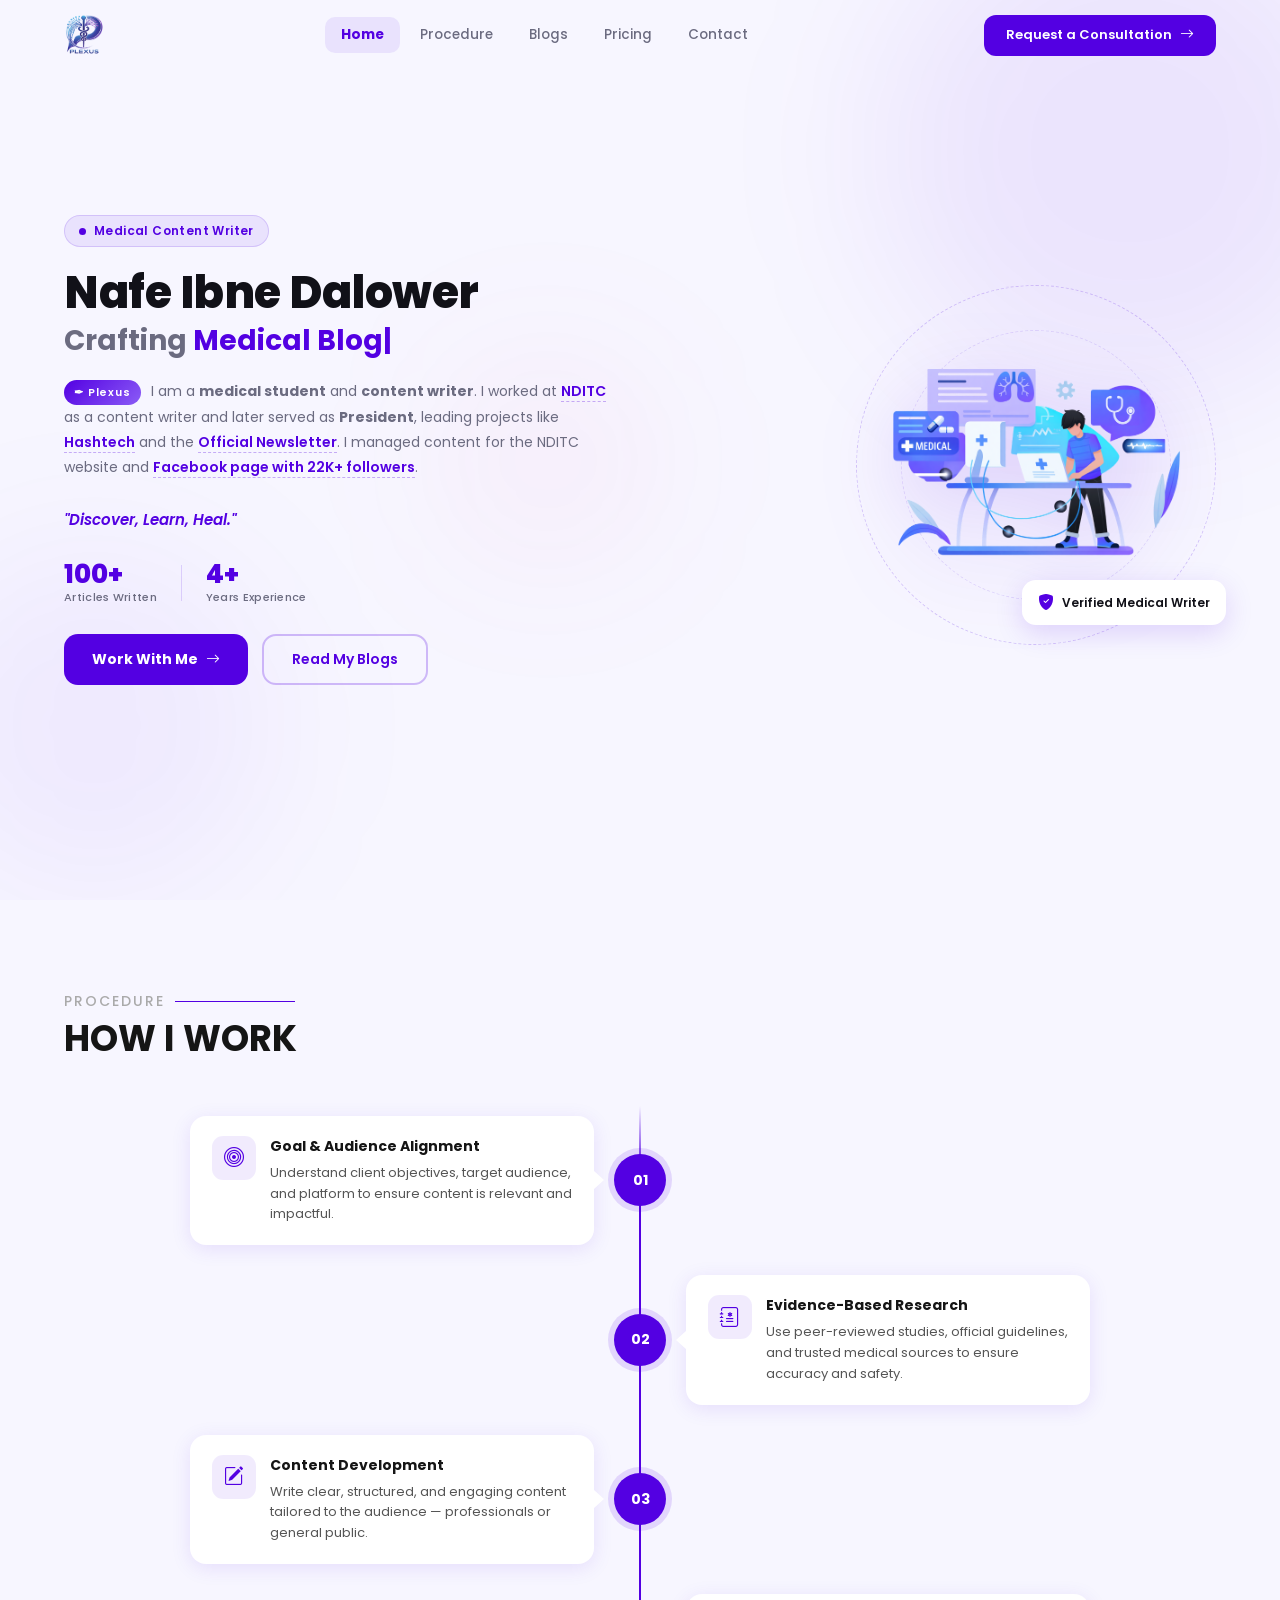
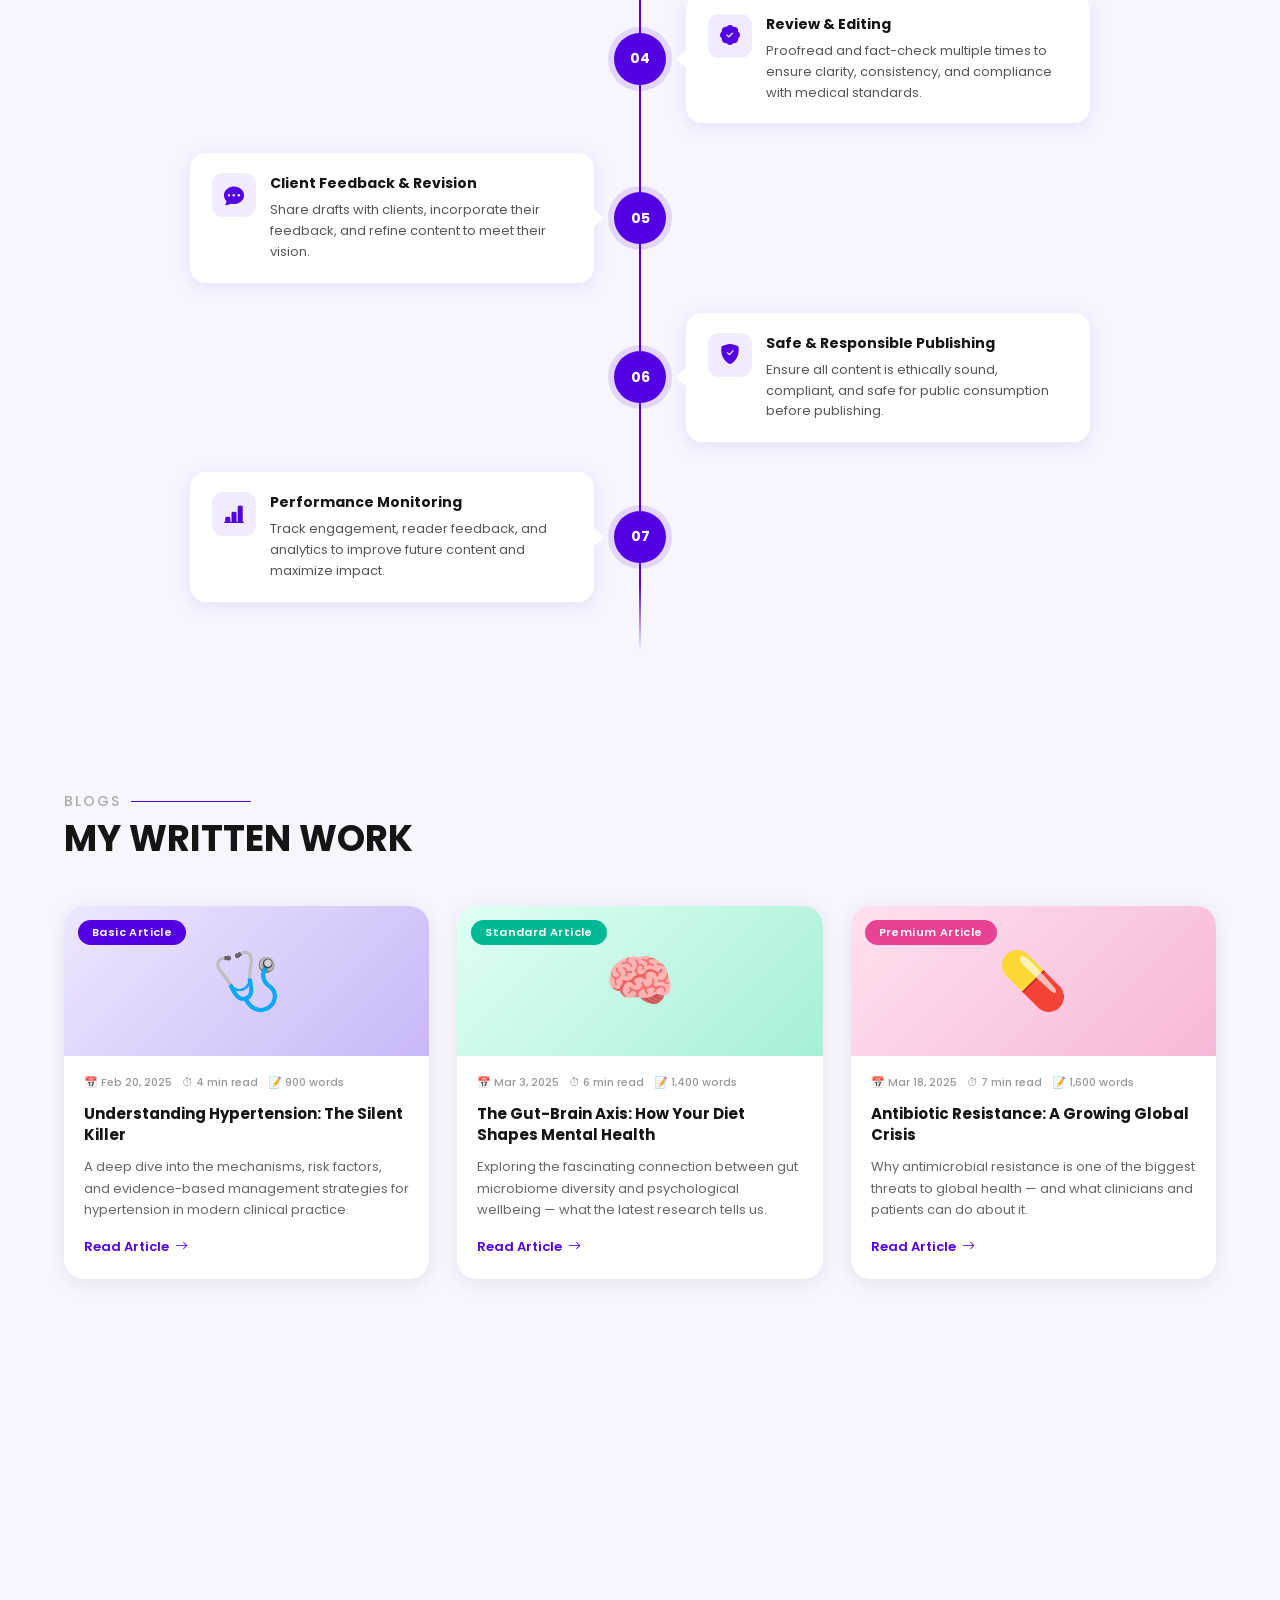
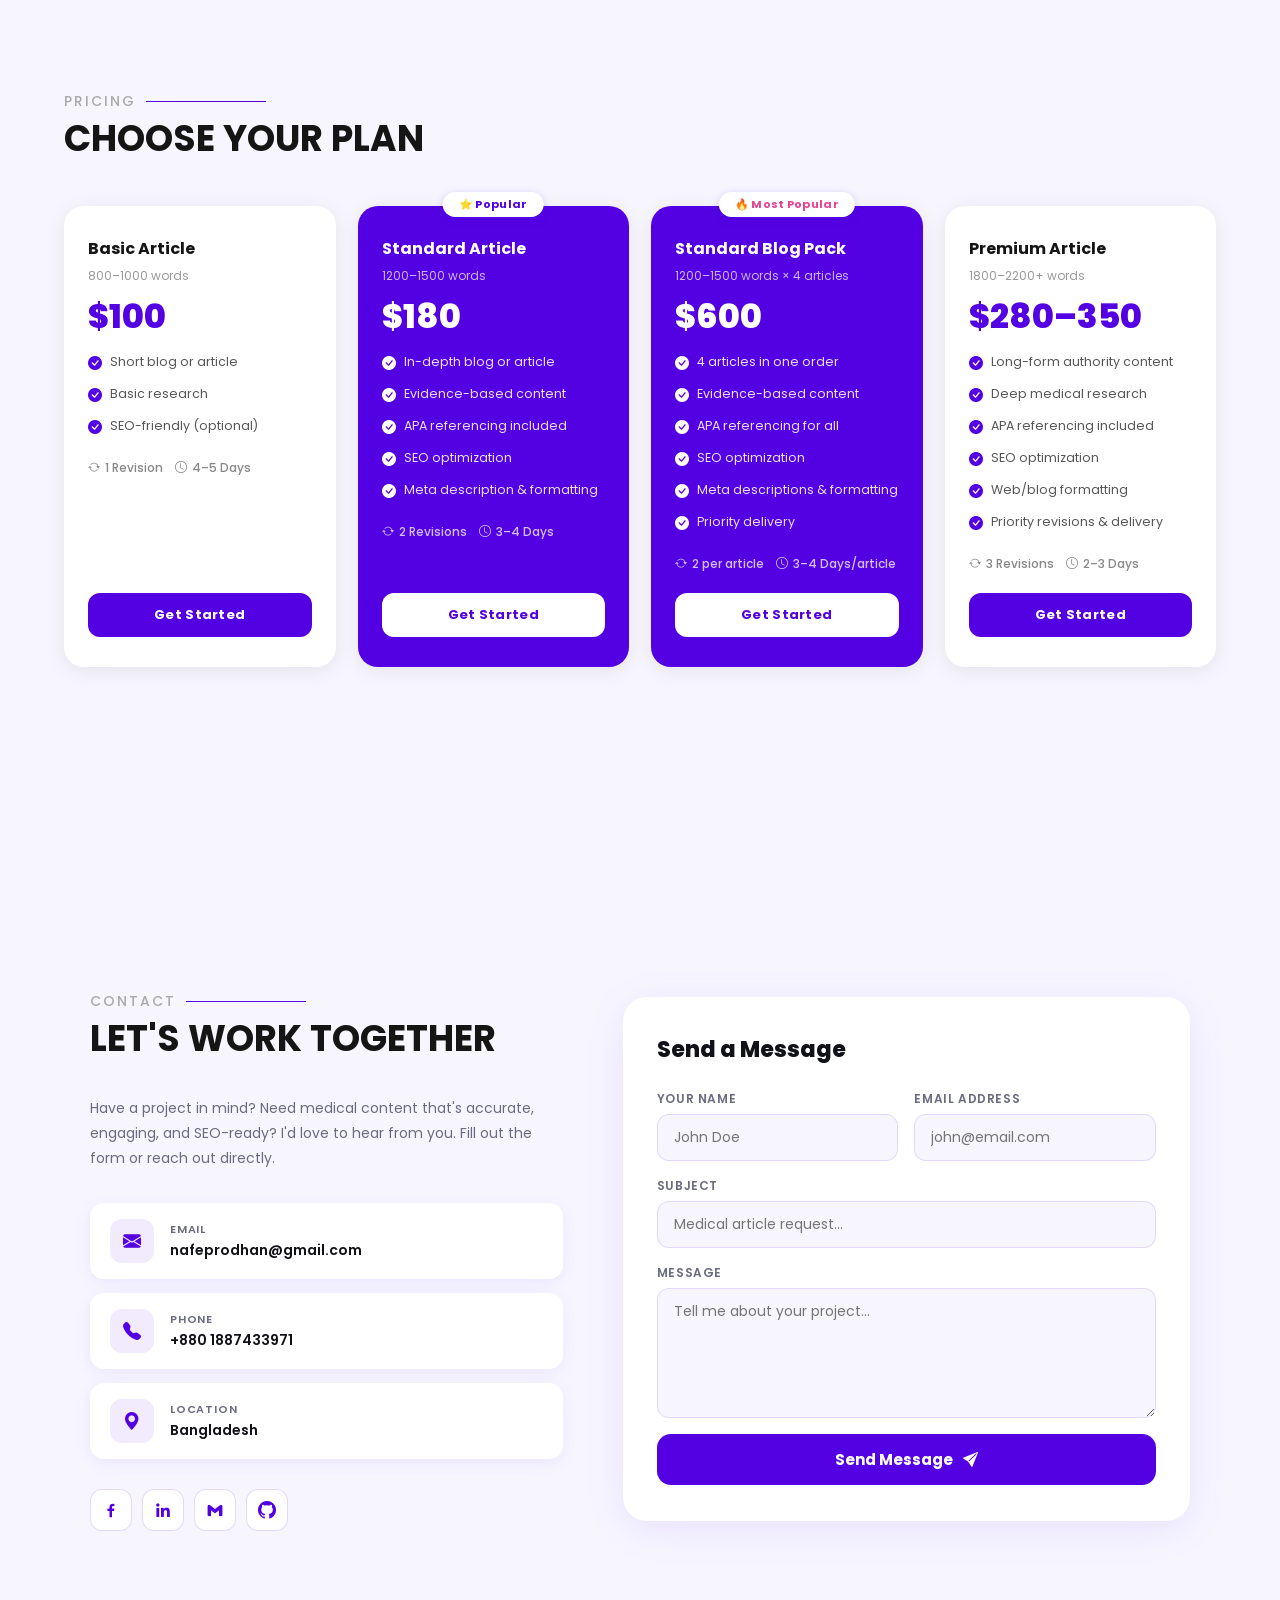
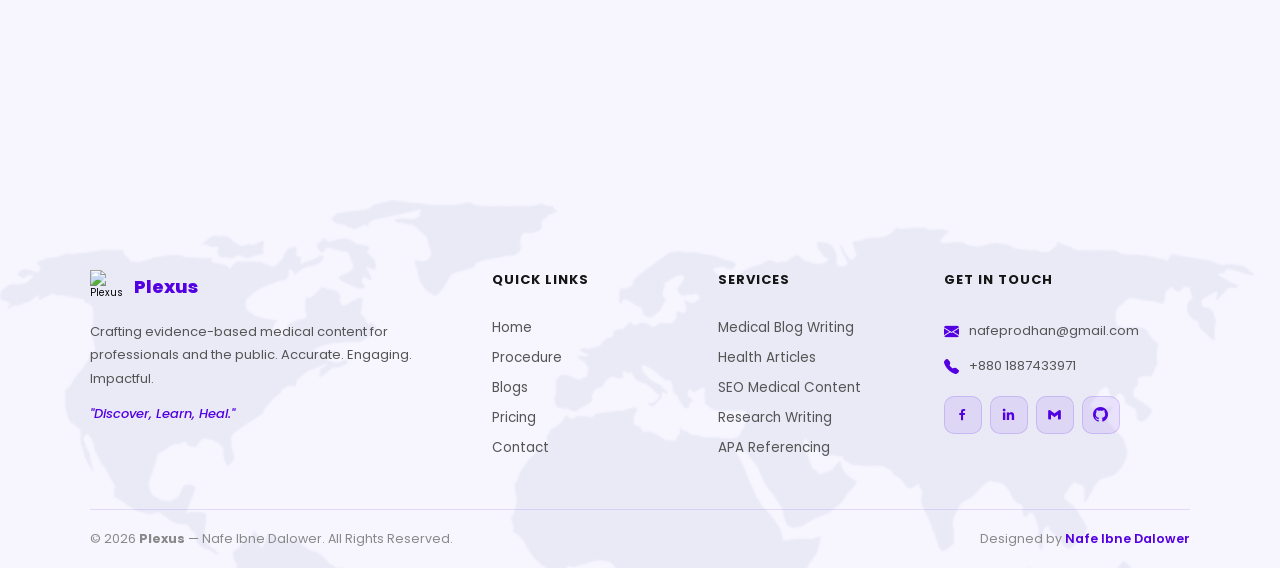
==== commit 629be4bb: "plexus img" ====
--- a/index.html
+++ b/index.html
@@ -69,7 +69,7 @@
   </div>
   <header class="header" id="header">
     <a href="#" class="logo">
-      <img src="./assets/img/plexus.PNG" alt="Plexus">
+      <img src="./assets/img/plexus.png" alt="Plexus">
     </a>
 
     <nav class="navbar">
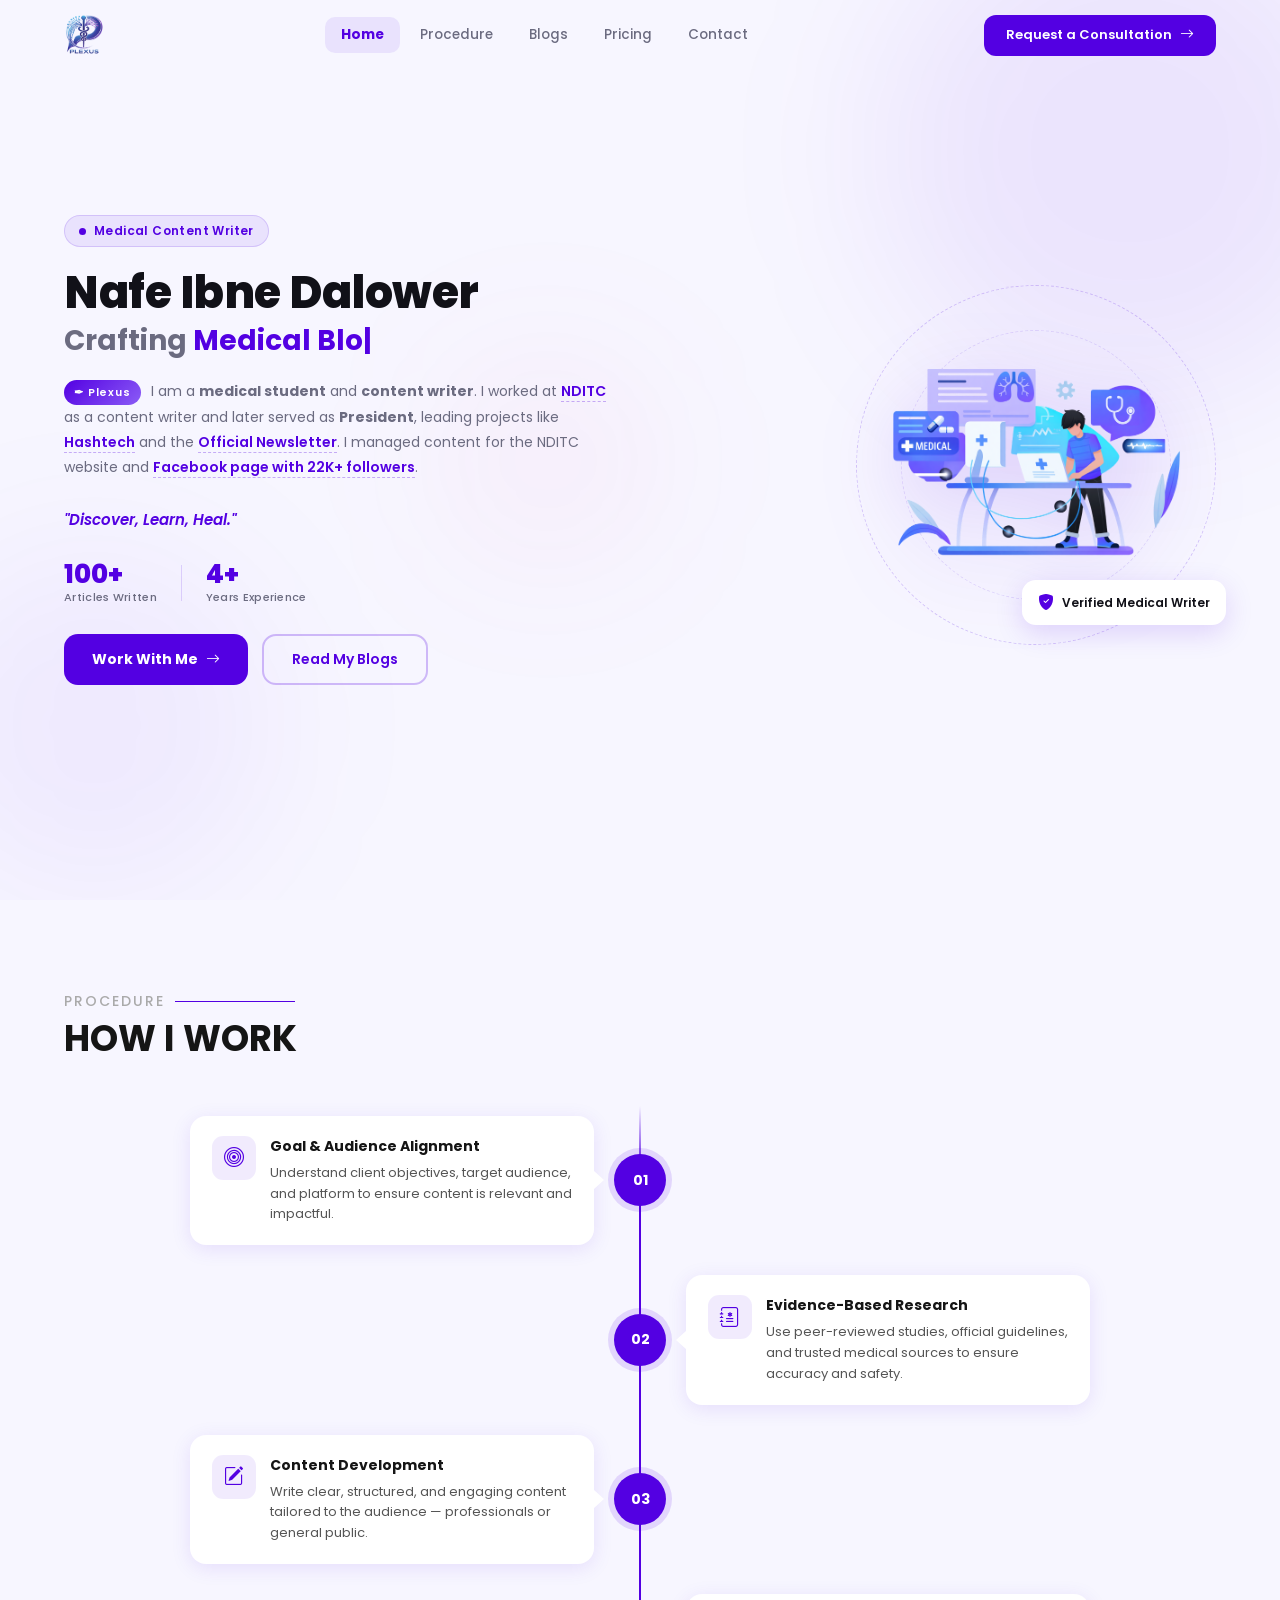
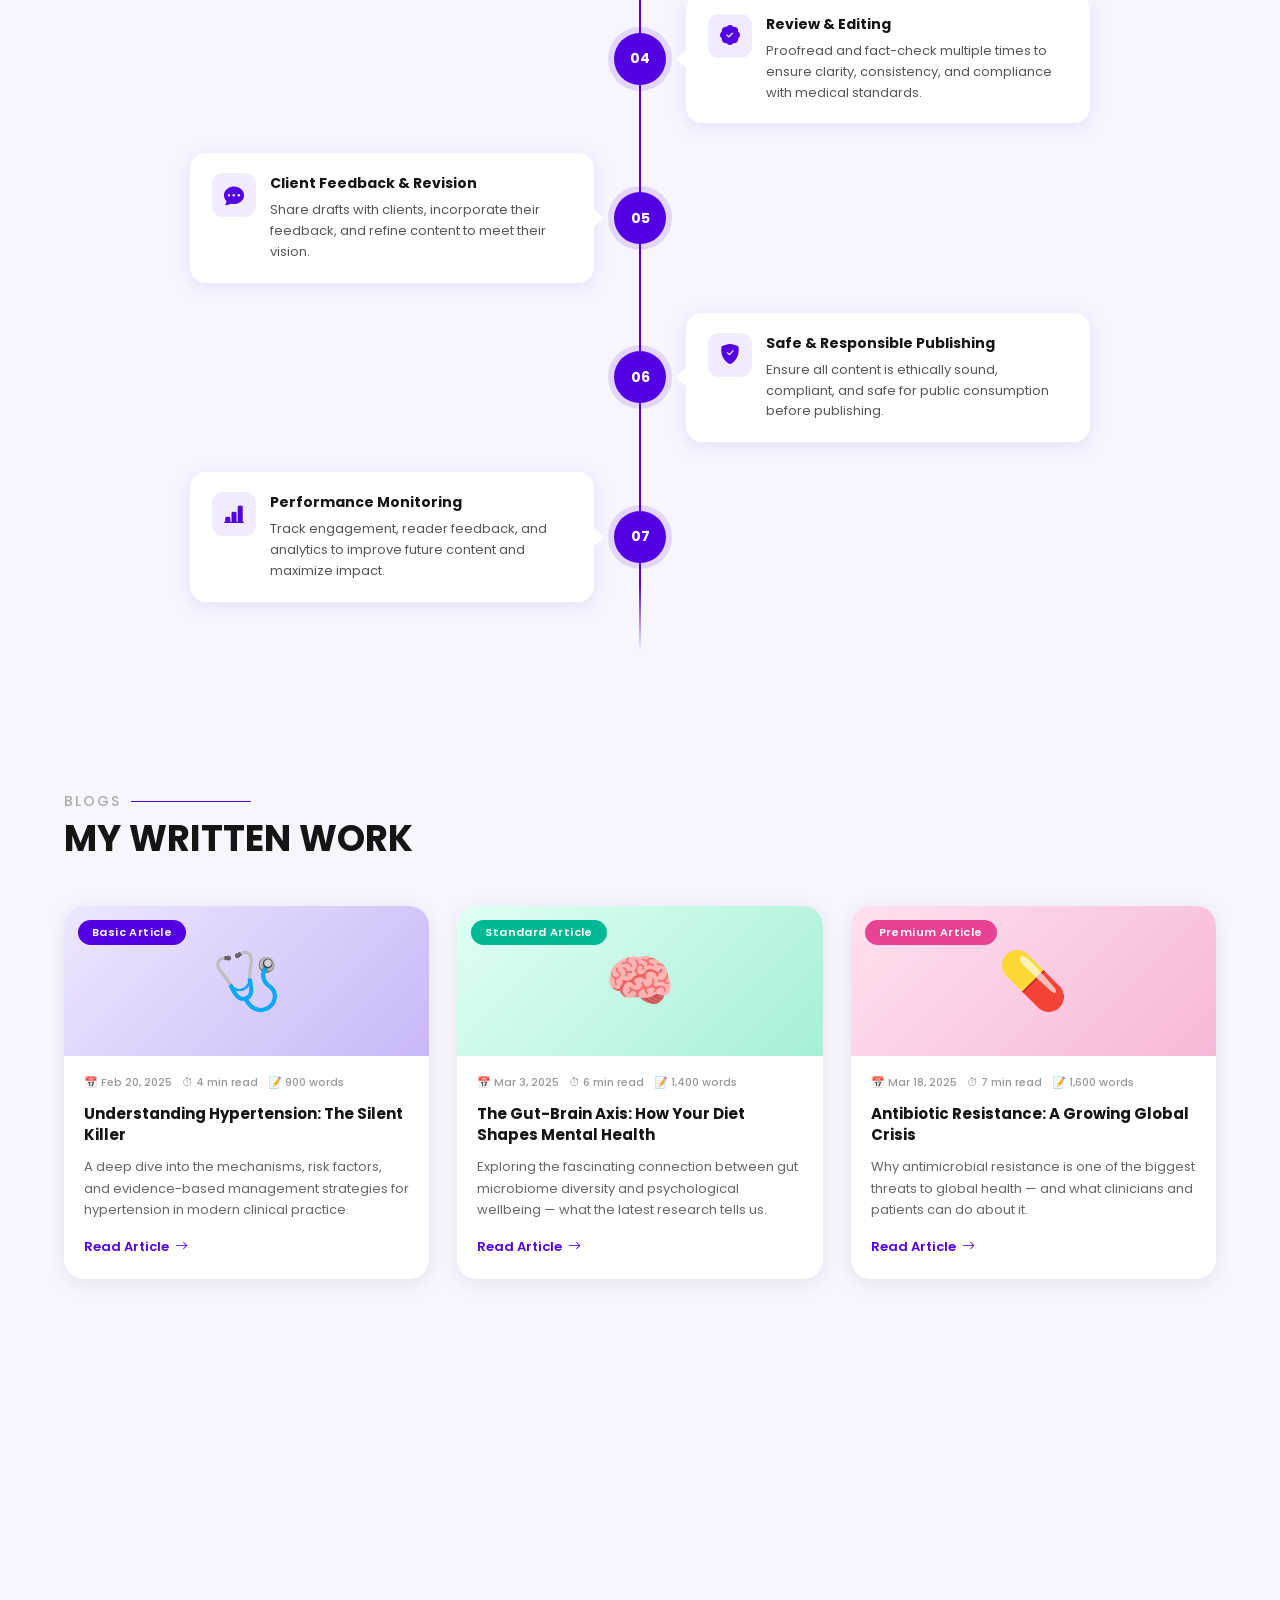
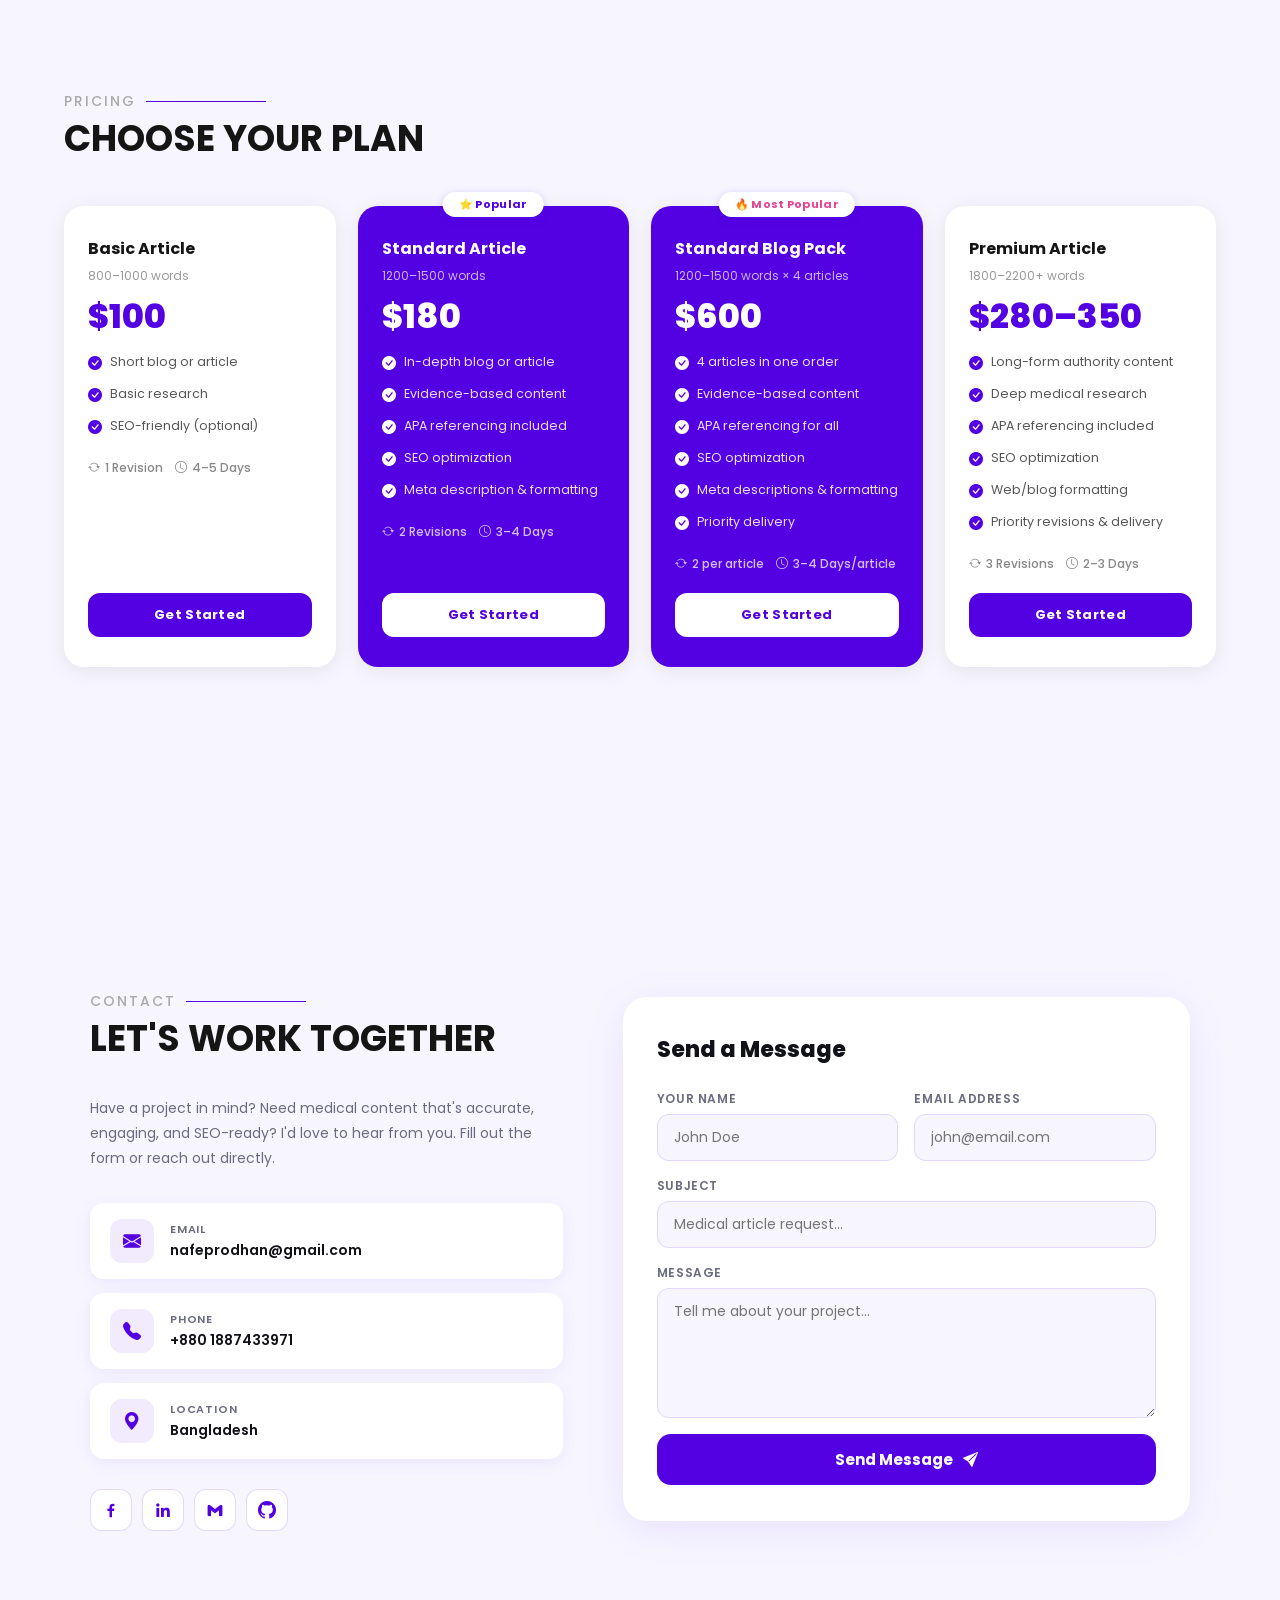
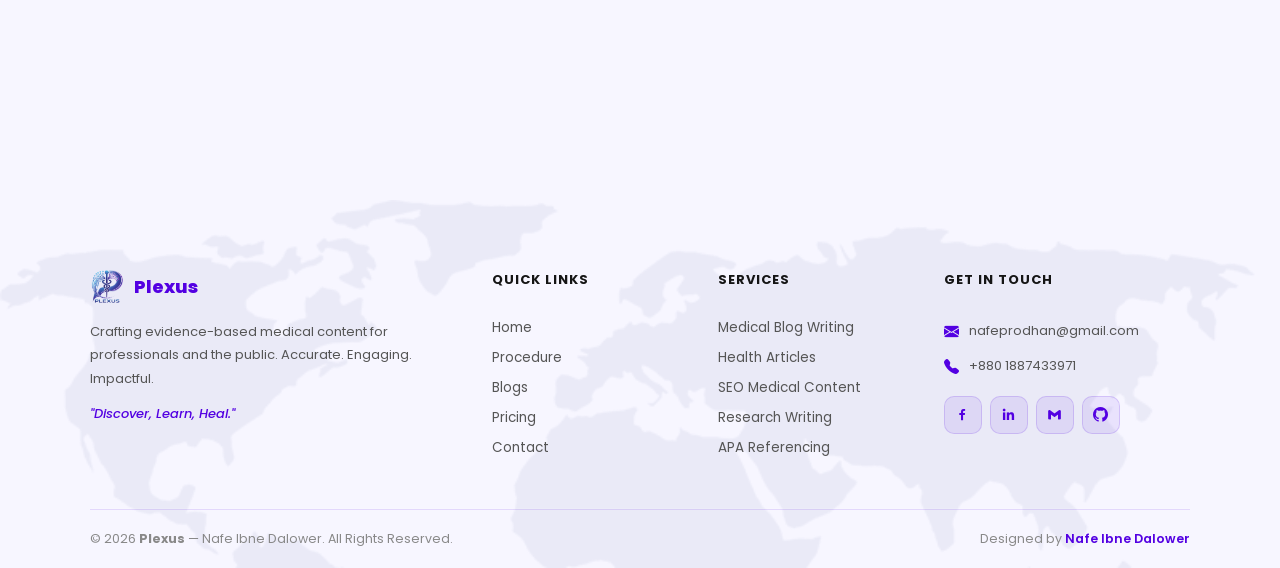
==== commit 76361ba9: "again png" ====
--- a/index.html
+++ b/index.html
@@ -571,7 +571,7 @@
 
       <div class="footer-brand">
         <div class="footer-logo">
-          <img src="./assets/img/plexus.PNG" alt="Plexus">
+          <img src="./assets/img/plexus.png" alt="Plexus">
           <span>Plexus</span>
         </div>
         <p class="footer-tagline">
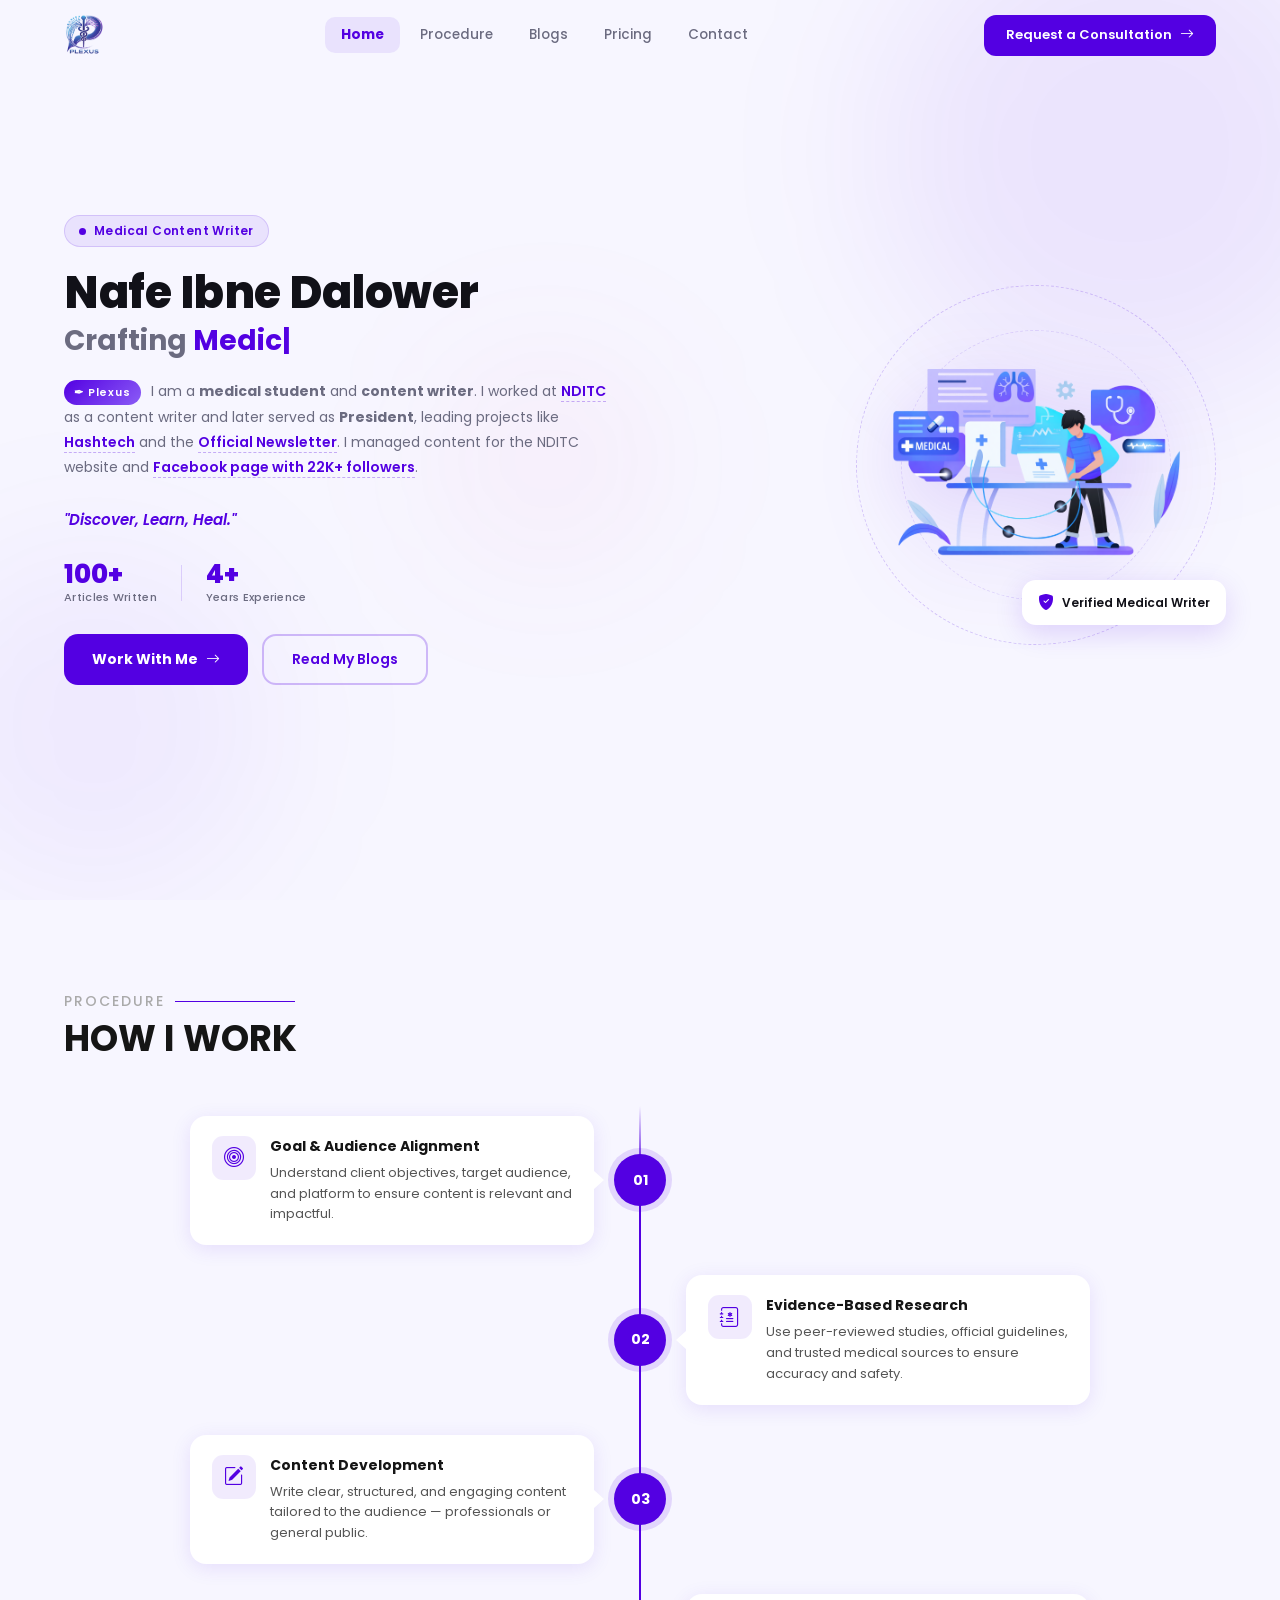
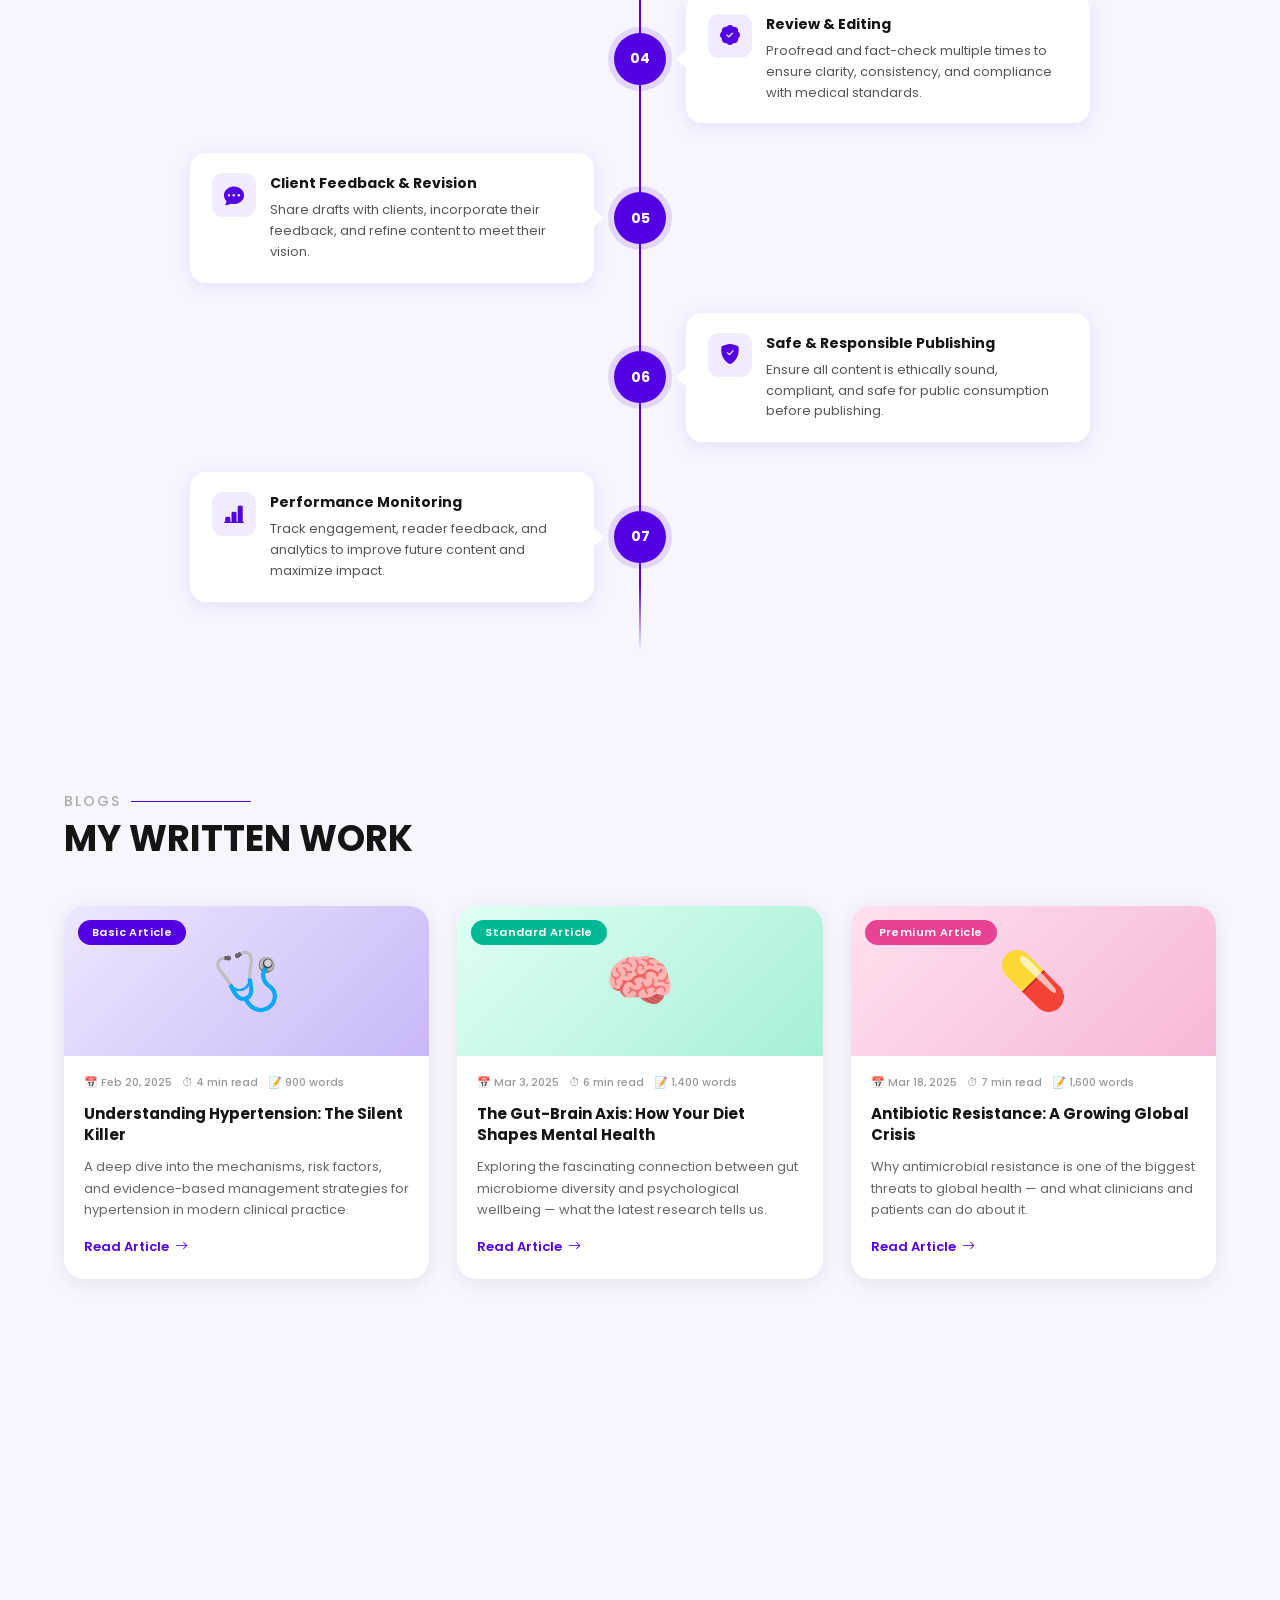
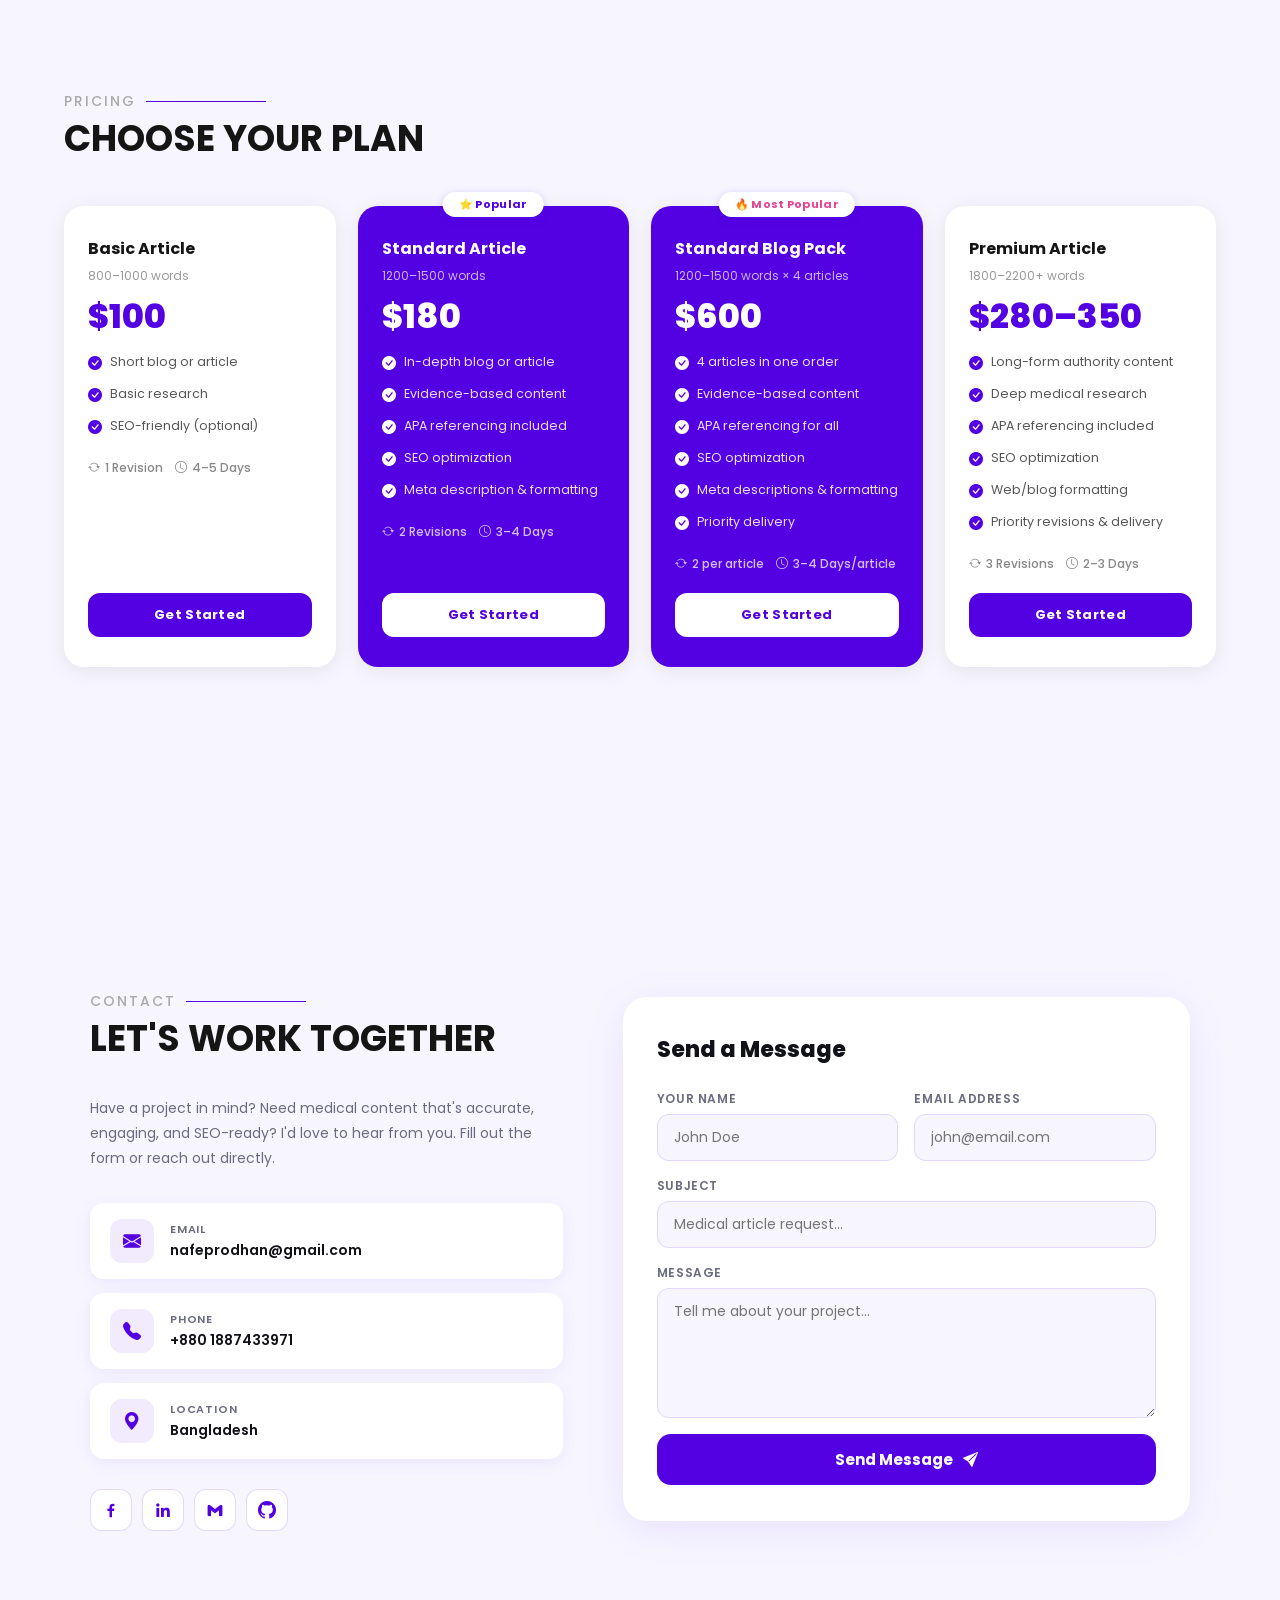
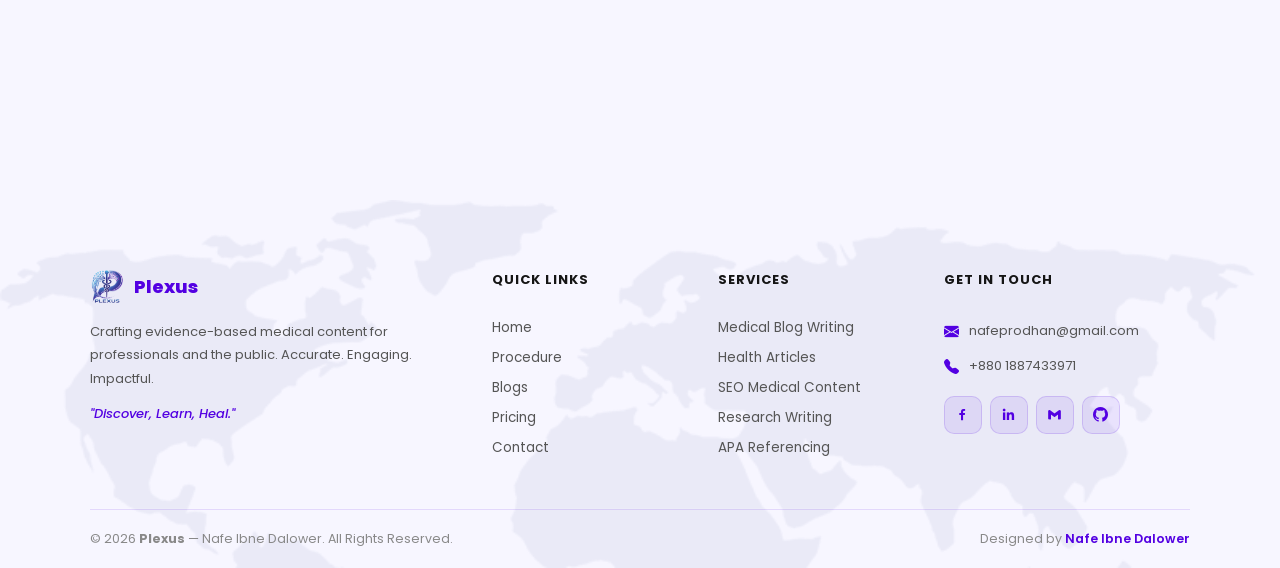
==== commit 6799dc29: "mobile responsive" ====
--- a/index.html
+++ b/index.html
@@ -90,20 +90,19 @@
       <span class="bar"></span>
     </div>
 
-    <!-- Mobile nav -->
-    <div class="mobile-nav">
-      <a href="#home" id="nava">Home</a>
-      <a href="#procedure" id="nava">Procedure</a>
-      <a href="#blogs" id="nava">Blogs</a>
-      <a href="#pricing" id="nava">Pricing</a>
-      <a href="#contact" id="nava">Contact</a>
-      <a class="jnbtn" id="openModal" href="#">
-        <span>Request a Meeting</span>
-        <i class="bi bi-arrow-right"></i>
-      </a>
-    </div>
   </header>
-
+  <!-- Mobile nav -->
+  <div class="mobile-nav">
+    <a href="#home" id="nava">Home</a>
+    <a href="#procedure" id="nava">Procedure</a>
+    <a href="#blogs" id="nava">Blogs</a>
+    <a href="#pricing" id="nava">Pricing</a>
+    <a href="#contact" id="nava">Contact</a>
+    <a class="jnbtn" id="openModal" href="#">
+      <span>Request a Meeting</span>
+      <i class="bi bi-arrow-right"></i>
+    </a>
+  </div>
   <!-- HOME -->
   <section class="home" id="home">
 
--- a/style.css
+++ b/style.css
@@ -1,70 +1,75 @@
 * {
-    margin: 0px;
-    padding: 0px;
-    box-sizing: border-box;
-    font-family: 'Poppins', sans-sarif;
-    border: none;
-    outline: none;
-    scroll-behavior: smooth;
+  margin: 0px;
+  padding: 0px;
+  box-sizing: border-box;
+  font-family: 'Poppins', sans-sarif;
+  border: none;
+  outline: none;
+  scroll-behavior: smooth;
 }
 
 html {
-    font-size: 60.5%;
+  font-size: 60.5%;
 }
 
 body {
-    color: var(--text-color);
-    background-color: var(--bg);
-        overflow-x: hidden;
+  color: var(--text-color);
+  background-color: var(--bg);
+  overflow-x: hidden;
+}
+
+html, body {
+  overflow-x: hidden;
+  max-width: 100%;
 }
 
 section {
-    min-height: 100vh;
-    padding: 10rem 5% 2rem;
+  min-height: 100vh;
+  padding: 10rem 5% 2rem;
 }
 
 .section-title {
-    padding-bottom: 40px;
+  padding-bottom: 40px;
 }
 
 .section-title h2 {
-    font-size: 14px;
-    font-weight: 500;
-    padding: 0;
-    line-height: 1px;
-    margin: 0 0 5px 0;
-    letter-spacing: 2px;
-    text-transform: uppercase;
-    color: #aaaaaa;
-    font-family: "Poppins", sans-serif;
+  font-size: 14px;
+  font-weight: 500;
+  padding: 0;
+  line-height: 1px;
+  margin: 0 0 5px 0;
+  letter-spacing: 2px;
+  text-transform: uppercase;
+  color: #aaaaaa;
+  font-family: "Poppins", sans-serif;
 }
 
 .section-title h2::after {
-    content: "";
-    width: 120px;
-    height: 1px;
-    display: inline-block;
-    background: #5300e2;
-    margin: 4px 10px;
+  content: "";
+  width: 120px;
+  height: 1px;
+  display: inline-block;
+  background: #5300e2;
+  margin: 4px 10px;
 }
 
 .section-title p {
-    margin: 0;
-    margin: 0;
-    font-size: 36px;
-    font-weight: 700;
-    text-transform: uppercase;
-    font-family: "Poppins", sans-serif;
-    color: #151515;
+  margin: 0;
+  margin: 0;
+  font-size: 36px;
+  font-weight: 700;
+  text-transform: uppercase;
+  font-family: "Poppins", sans-serif;
+  color: #151515;
 }
 
 a {
-    text-decoration: none;
-    color: #fff;
+  text-decoration: none;
+  color: #fff;
 }
 
 li {
-    list-style: none;
+  list-style: none;
 }
 
 /* =====================
@@ -84,6 +89,21 @@
 /* =====================
    NAVBAR
 ===================== */
+/* Fix the blobs that cause horizontal overflow */
+.home {
+  overflow: hidden;  /* already has this but add it explicitly */
+}
+
+.home-blob--1 {
+  right: -100px;
+  max-width: 100vw;  /* prevent it from pushing viewport */
+}
+
+.home-blob--2 {
+  left: -80px;
+  max-width: 100vw;
+}
+
 .header {
   position: fixed;
   top: 0;
@@ -208,73 +228,143 @@
   transition: all 0.3s ease;
 }
 
-.hamburger.active .bar:nth-child(1) { transform: translateY(7.5px) rotate(45deg); }
-.hamburger.active .bar:nth-child(2) { opacity: 0; }
-.hamburger.active .bar:nth-child(3) { transform: translateY(-7.5px) rotate(-45deg); }
-
-/* Mobile nav overlay */
+.hamburger.active .bar:nth-child(1) {
+  transform: translateY(7.5px) rotate(45deg);
+}
+
+.hamburger.active .bar:nth-child(2) {
+  opacity: 0;
+}
+
+.hamburger.active .bar:nth-child(3) {
+  transform: translateY(-7.5px) rotate(-45deg);
+}
+
+/* Mobile nav — smooth slide + fade */
 .mobile-nav {
-  display: none;
   position: fixed;
   top: 70px;
   left: 0;
+  right: 0;
   width: 100%;
-  background: rgba(255, 255, 255, 0.97);
-  backdrop-filter: blur(16px);
+  background: rgba(255, 255, 255, 0.98);
+  backdrop-filter: blur(20px);
+  -webkit-backdrop-filter: blur(20px);
   flex-direction: column;
-  padding: 24px 6%;
+  padding: 20px 6% 28px;
   gap: 4px;
-  box-shadow: 0 20px 40px rgba(0,0,0,0.08);
+  box-shadow: 0 20px 40px rgba(83, 0, 226, 0.12);
   z-index: 999;
-  transform: translateY(-10px);
+
+  /* Hidden state */
+  display: flex;
   opacity: 0;
   pointer-events: none;
-  transition: opacity 0.3s ease, transform 0.3s ease;
+  transform: translateY(-12px);
+  transition: opacity 0.35s cubic-bezier(0.4, 0, 0.2, 1),
+              transform 0.35s cubic-bezier(0.4, 0, 0.2, 1);
 }
 
 .mobile-nav.active {
-  display: flex;
   opacity: 1;
+  pointer-events: all;
   transform: translateY(0);
-  pointer-events: all;
-}
-
+}
+
+/* Staggered nav links animation */
+.mobile-nav #nava,
+.mobile-nav .jnbtn {
+  opacity: 0;
+  transform: translateX(-16px);
+  transition: opacity 0.3s ease, transform 0.3s ease, color 0.25s, background 0.25s;
+}
+
+.mobile-nav.active #nava:nth-child(1) { opacity: 1; transform: translateX(0); transition-delay: 0.05s; }
+.mobile-nav.active #nava:nth-child(2) { opacity: 1; transform: translateX(0); transition-delay: 0.10s; }
+.mobile-nav.active #nava:nth-child(3) { opacity: 1; transform: translateX(0); transition-delay: 0.15s; }
+.mobile-nav.active #nava:nth-child(4) { opacity: 1; transform: translateX(0); transition-delay: 0.20s; }
+.mobile-nav.active #nava:nth-child(5) { opacity: 1; transform: translateX(0); transition-delay: 0.25s; }
+.mobile-nav.active .jnbtn            { opacity: 1; transform: translateX(0); transition-delay: 0.30s; }
+
+/* Nav link styles inside mobile */
 .mobile-nav #nava {
   font-size: 15px;
-  padding: 12px 16px;
+  font-weight: 500;
+  color: var(--muted);
+  padding: 13px 16px;
   border-radius: 12px;
-}
-
-.mobile-cta {
-  display: flex;
-  text-align: center;
-  align-items: center;
+  text-decoration: none;
+  display: block;
+}
+
+.mobile-nav #nava:hover {
+  color: var(--purple);
+  background: var(--purple-light);
+}
+
+/* CTA button inside mobile nav */
+.mobile-nav .jnbtn {
+  margin-top: 10px;
+  display: flex;
   justify-content: center;
-  gap: 8px;
-  margin-top: 12px;
   padding: 14px;
   border-radius: 14px;
+  font-size: 14px;
+  font-weight: 700;
+}
+
+/* Hamburger — animated to X */
+.hamburger {
+  display: none;
+  flex-direction: column;
+  cursor: pointer;
+  gap: 5px;
+  z-index: 1100;
+  padding: 4px;
+}
+
+.bar {
+  display: block;
+  width: 24px;
+  height: 2.5px;
+  background: var(--dark);
+  border-radius: 4px;
+  transition: transform 0.4s cubic-bezier(0.4, 0, 0.2, 1),
+              opacity 0.3s ease,
+              background 0.3s ease;
+  transform-origin: center;
+}
+
+.hamburger.active .bar:nth-child(1) {
+  transform: translateY(7.5px) rotate(45deg);
   background: var(--purple);
-  color: #fff !important;
-  font-family: 'Poppins', sans-serif;
-  font-weight: 700;
-  font-size: 14px;
-  text-decoration: none;
-  transition: background 0.3s;
-}
-.mobile-cta i {
-  font-size: 15px;
-  font-weight: 700;
-  transition: transform 0.3s ease;
-}
-.mobile-cta:hover { background: #3d00b0; }
-.mobile-cta:hover i {
-  transform: translateX(4px);
-}
+}
+.hamburger.active .bar:nth-child(2) {
+  opacity: 0;
+  transform: scaleX(0);
+}
+.hamburger.active .bar:nth-child(3) {
+  transform: translateY(-7.5px) rotate(-45deg);
+  background: var(--purple);
+}
+
+/* Thin divider between links */
+.mobile-nav #nava:not(:last-of-type) {
+  border-bottom: 1px solid rgba(83, 0, 226, 0.06);
+}
+
 @media (max-width: 990px) {
-  .navbar { display: none; }
-  .jnbtn { display: none; }
-  .hamburger { display: flex; }
+  .navbar {
+    display: none;
+  }
+
+  .jnbtn {
+    display: none;
+  }
+
+  .hamburger {
+    display: flex;
+  }
 }
 
 /* =====================
@@ -283,7 +373,7 @@
 .home {
   width: 100%;
   min-height: 100vh;
-padding: 90px 5% 60px;
+  padding: 90px 5% 60px;
   background: var(--bg);
   position: relative;
   overflow: hidden;
@@ -342,8 +432,15 @@
 }
 
 @keyframes homeSlideIn {
-  from { opacity: 0; transform: translateX(-40px); }
-  to   { opacity: 1; transform: translateX(0); }
+  from {
+    opacity: 0;
+    transform: translateX(-40px);
+  }
+
+  to {
+    opacity: 1;
+    transform: translateX(0);
+  }
 }
 
 /* Eyebrow badge */
@@ -372,8 +469,15 @@
 }
 
 @keyframes pulse {
-  0%, 100% { box-shadow: 0 0 0 0 rgba(83,0,226,0.4); }
-  50% { box-shadow: 0 0 0 6px rgba(83,0,226,0); }
+
+  0%,
+  100% {
+    box-shadow: 0 0 0 0 rgba(83, 0, 226, 0.4);
+  }
+
+  50% {
+    box-shadow: 0 0 0 6px rgba(83, 0, 226, 0);
+  }
 }
 
 /* Heading */
@@ -415,6 +519,7 @@
   margin-bottom: 28px;
   max-width: 560px;
 }
+
 .pen-name-tag {
   display: inline-block;
   background: linear-gradient(135deg, #5300e2, #8b5cf6);
@@ -433,11 +538,13 @@
   color: var(--purple);
   font-weight: 600;
   text-decoration: none;
-  border-bottom: 1px dashed rgba(83,0,226,0.3);
+  border-bottom: 1px dashed rgba(83, 0, 226, 0.3);
   transition: border-color 0.2s;
 }
 
-.home-link:hover { border-color: var(--purple); }
+.home-link:hover {
+  border-color: var(--purple);
+}
 
 .home-quote {
   color: var(--purple);
@@ -480,7 +587,7 @@
 .stat-divider {
   width: 1px;
   height: 36px;
-  background: rgba(83,0,226,0.15);
+  background: rgba(83, 0, 226, 0.15);
 }
 
 /* Action buttons */
@@ -508,7 +615,7 @@
 
 .home-cta-primary:hover {
   background: #3d00b0;
-  box-shadow: 0 8px 28px rgba(83,0,226,0.35);
+  box-shadow: 0 8px 28px rgba(83, 0, 226, 0.35);
   transform: translateY(-2px);
   color: #fff;
 }
@@ -517,14 +624,16 @@
   transition: transform 0.3s;
 }
 
-.home-cta-primary:hover i { transform: translateX(5px); }
+.home-cta-primary:hover i {
+  transform: translateX(5px);
+}
 
 .home-cta-secondary {
   display: inline-flex;
   align-items: center;
   padding: 13px 28px;
   border-radius: 14px;
-  border: 2px solid rgba(83,0,226,0.25);
+  border: 2px solid rgba(83, 0, 226, 0.25);
   color: var(--purple);
   font-family: 'Poppins', sans-serif;
   font-weight: 600;
@@ -542,8 +651,15 @@
 
 
 @keyframes homeImgIn {
-  from { opacity: 0; transform: translateX(40px) scale(0.95); }
-  to   { opacity: 1; transform: translateX(0) scale(1); }
+  from {
+    opacity: 0;
+    transform: translateX(40px) scale(0.95);
+  }
+
+  to {
+    opacity: 1;
+    transform: translateX(0) scale(1);
+  }
 }
 
 .home-img-wrap {
@@ -559,7 +675,7 @@
 .home-img-ring {
   position: absolute;
   border-radius: 50%;
-  border: 1.5px dashed rgba(83,0,226,0.2);
+  border: 1.5px dashed rgba(83, 0, 226, 0.2);
   animation: ringRotate 18s linear infinite;
 }
 
@@ -573,12 +689,17 @@
   height: 75%;
   animation-direction: reverse;
   animation-duration: 12s;
-  border-color: rgba(83,0,226,0.12);
+  border-color: rgba(83, 0, 226, 0.12);
 }
 
 @keyframes ringRotate {
-  from { transform: rotate(0deg); }
-  to   { transform: rotate(360deg); }
+  from {
+    transform: rotate(0deg);
+  }
+
+  to {
+    transform: rotate(360deg);
+  }
 }
 
 .home-img {
@@ -588,12 +709,19 @@
   animation: floatImage 3.5s ease-in-out infinite;
   position: relative;
   z-index: 1;
-  filter: drop-shadow(0 20px 40px rgba(83,0,226,0.15));
+  filter: drop-shadow(0 20px 40px rgba(83, 0, 226, 0.15));
 }
 
 @keyframes floatImage {
-  0%, 100% { transform: translateY(0); }
-  50%       { transform: translateY(-14px); }
+
+  0%,
+  100% {
+    transform: translateY(0);
+  }
+
+  50% {
+    transform: translateY(-14px);
+  }
 }
 
 /* Verified badge */
@@ -607,7 +735,7 @@
   display: flex;
   align-items: center;
   gap: 8px;
-  box-shadow: 0 8px 28px rgba(83,0,226,0.15);
+  box-shadow: 0 8px 28px rgba(83, 0, 226, 0.15);
   font-family: 'Poppins', sans-serif;
   font-size: 12px;
   font-weight: 600;
@@ -617,8 +745,15 @@
 }
 
 @keyframes badgePop {
-  from { opacity: 0; transform: scale(0.8) translateY(10px); }
-  to   { opacity: 1; transform: scale(1) translateY(0); }
+  from {
+    opacity: 0;
+    transform: scale(0.8) translateY(10px);
+  }
+
+  to {
+    opacity: 1;
+    transform: scale(1) translateY(0);
+  }
 }
 
 .home-img-badge i {
@@ -630,8 +765,14 @@
    HOME RESPONSIVE
 ===================== */
 @media (max-width: 1024px) {
-  .home-visual { flex: 0 0 340px; }
-  .home-img-wrap { width: 300px; height: 300px; }
+  .home-visual {
+    flex: 0 0 340px;
+  }
+
+  .home-img-wrap {
+    width: 300px;
+    height: 300px;
+  }
 }
 
 @media (max-width: 820px) {
@@ -641,24 +782,48 @@
     gap: 40px;
   }
 
-  .home-visual { flex: unset; }
-  .home-img-wrap { width: 260px; height: 260px; }
+  .home-visual {
+    flex: unset;
+  }
+
+  .home-img-wrap {
+    width: 260px;
+    height: 260px;
+  }
 
   .home-eyebrow,
   .home-stats,
   .home-actions,
-  .home-pills { justify-content: center; }
-
-  .home-desc { margin-left: auto; margin-right: auto; }
-
-  .home-img-badge { right: 0; }
+  .home-pills {
+    justify-content: center;
+  }
+
+  .home-desc {
+    margin-left: auto;
+    margin-right: auto;
+  }
+
+  .home-img-badge {
+    right: 0;
+  }
 }
 
 @media (max-width: 480px) {
-  .home { padding: 100px 5% 60px; }
-  .home-heading--name { font-size: 26px; }
-  .home-heading--craft { font-size: 17px; }
-  .stat-num { font-size: 22px; }
+  .home {
+    padding: 100px 5% 60px;
+  }
+
+  .home-heading--name {
+    font-size: 26px;
+  }
+
+  .home-heading--craft {
+    font-size: 17px;
+  }
+
+  .stat-num {
+    font-size: 22px;
+  }
 }
 
 
@@ -693,213 +858,215 @@
 } */
 /* ============== Procedure Section ============== */
 .procedure {
-    min-height: 100vh;
-    width: 100%;
-background: var(--bg);
-    background-size: cover;
-    padding: 10rem 5% 5rem;
+  min-height: 100vh;
+  width: 100%;
+  background: var(--bg);
+  background-size: cover;
+  padding: 10rem 5% 5rem;
 }
 
 .proc-timeline {
-    position: relative;
-    max-width: 900px;
-    margin: 0 auto;
-    padding: 10px 0 20px;
+  position: relative;
+  max-width: 900px;
+  margin: 0 auto;
+  padding: 10px 0 20px;
 }
 
 /* Vertical center line */
 .proc-timeline::before {
-    content: '';
-    position: absolute;
-    left: 50%;
-    top: 0;
-    bottom: 0;
-    width: 2px;
-    background: linear-gradient(to bottom, transparent, #5300e2 6%, #5300e2 94%, transparent);
-    transform: translateX(-50%);
-    z-index: 0;
+  content: '';
+  position: absolute;
+  left: 50%;
+  top: 0;
+  bottom: 0;
+  width: 2px;
+  background: linear-gradient(to bottom, transparent, #5300e2 6%, #5300e2 94%, transparent);
+  transform: translateX(-50%);
+  z-index: 0;
 }
 
 /* Row: 3 columns — card | center(number) | empty  OR  empty | center | card */
 .proc-step {
-    display: grid;
-    grid-template-columns: 1fr 60px 1fr;
-    align-items: center;
-    margin-bottom: 30px;
-    position: relative;
+  display: grid;
+  grid-template-columns: 1fr 60px 1fr;
+  align-items: center;
+  margin-bottom: 30px;
+  position: relative;
 }
 
 /* The middle column: number bubble */
 .proc-center {
-    display: flex;
-    justify-content: center;
-    align-items: center;
-    z-index: 2;
-    position: relative;
+  display: flex;
+  justify-content: center;
+  align-items: center;
+  z-index: 2;
+  position: relative;
 }
 
 .proc-num {
-    width: 52px;
-    height: 52px;
-    border-radius: 50%;
-    background: #5300e2;
-    color: #fff;
-    font-family: 'Poppins', sans-serif;
-    font-weight: 700;
-    font-size: 14px;
-    display: flex;
-    align-items: center;
-    justify-content: center;
-    box-shadow: 0 0 0 6px rgba(83, 0, 226, 0.13);
-    transition: box-shadow 0.3s ease, transform 0.3s ease;
-    flex-shrink: 0;
+  width: 52px;
+  height: 52px;
+  border-radius: 50%;
+  background: #5300e2;
+  color: #fff;
+  font-family: 'Poppins', sans-serif;
+  font-weight: 700;
+  font-size: 14px;
+  display: flex;
+  align-items: center;
+  justify-content: center;
+  box-shadow: 0 0 0 6px rgba(83, 0, 226, 0.13);
+  transition: box-shadow 0.3s ease, transform 0.3s ease;
+  flex-shrink: 0;
 }
 
 .proc-step:hover .proc-num {
-    box-shadow: 0 0 0 11px rgba(83, 0, 226, 0.17);
-    transform: scale(1.1);
+  box-shadow: 0 0 0 11px rgba(83, 0, 226, 0.17);
+  transform: scale(1.1);
 }
 
 /* Empty placeholder column */
 .proc-empty {
-    display: block;
+  display: block;
 }
 
 /* Card */
 .proc-card {
-    background: #ffffff;
-    border-radius: 16px;
-    padding: 20px 22px;
-    display: flex;
-    align-items: flex-start;
-    gap: 14px;
-    box-shadow: 0 4px 20px rgba(83, 0, 226, 0.10);
-    transition: transform 0.35s ease, box-shadow 0.35s ease;
-    position: relative;
+  background: #ffffff;
+  border-radius: 16px;
+  padding: 20px 22px;
+  display: flex;
+  align-items: flex-start;
+  gap: 14px;
+  box-shadow: 0 4px 20px rgba(83, 0, 226, 0.10);
+  transition: transform 0.35s ease, box-shadow 0.35s ease;
+  position: relative;
 }
 
 .proc-card:hover {
-    transform: translateY(-5px);
-    box-shadow: 0 10px 30px rgba(83, 0, 226, 0.2);
+  transform: translateY(-5px);
+  box-shadow: 0 10px 30px rgba(83, 0, 226, 0.2);
 }
 
 /* Arrow pointing RIGHT (card is on left, arrow points toward center) */
 .proc-step:nth-child(odd) .proc-card {
-    margin-right: 16px;
-}
+  margin-right: 16px;
+}
+
 .proc-step:nth-child(odd) .proc-card::after {
-    content: '';
-    position: absolute;
+  content: '';
+  position: absolute;
+  top: 50%;
+  right: -10px;
+  transform: translateY(-50%);
+  border-top: 9px solid transparent;
+  border-bottom: 9px solid transparent;
+  border-left: 10px solid #ffffff;
+}
+
+/* Arrow pointing LEFT (card is on right, arrow points toward center) */
+.proc-step:nth-child(even) .proc-card {
+  margin-left: 16px;
+}
+
+.proc-step:nth-child(even) .proc-card::after {
+  content: '';
+  position: absolute;
+  top: 50%;
+  left: -10px;
+  transform: translateY(-50%);
+  border-top: 9px solid transparent;
+  border-bottom: 9px solid transparent;
+  border-right: 10px solid #ffffff;
+}
+
+/* Icon */
+.proc-icon {
+  flex-shrink: 0;
+  width: 44px;
+  height: 44px;
+  border-radius: 11px;
+  background: rgba(83, 0, 226, 0.08);
+  display: flex;
+  align-items: center;
+  justify-content: center;
+  font-size: 20px;
+  color: #5300e2;
+  transition: background 0.3s ease, color 0.3s ease;
+}
+
+.proc-card:hover .proc-icon {
+  background: #5300e2;
+  color: #ffffff;
+}
+
+.proc-body h3 {
+  font-family: 'Poppins', sans-serif;
+  font-weight: 700;
+  font-size: 14px;
+  color: #151515;
+  margin: 0 0 6px;
+}
+
+.proc-body p {
+  font-family: 'Poppins', sans-serif;
+  font-size: 13px;
+  font-weight: 400;
+  color: #555;
+  line-height: 1.6;
+  margin: 0;
+}
+
+/* ====== Responsive ====== */
+@media (max-width: 768px) {
+  .proc-timeline::before {
+    left: 26px;
+    transform: none;
+  }
+
+  .proc-step {
+    grid-template-columns: 52px 1fr;
+    grid-template-rows: auto;
+    margin-bottom: 24px;
+  }
+
+  /* Always: number | card on mobile */
+  .proc-center {
+    grid-column: 1;
+    grid-row: 1;
+    justify-content: flex-start;
+  }
+
+  .proc-card {
+    grid-column: 2;
+    grid-row: 1;
+    margin-left: 16px !important;
+    margin-right: 0 !important;
+  }
+
+  .proc-empty {
+    display: none;
+  }
+
+  .proc-card::after,
+  .proc-step:nth-child(odd) .proc-card::after,
+  .proc-step:nth-child(even) .proc-card::after {
     top: 50%;
-    right: -10px;
+    left: -10px;
+    right: auto;
     transform: translateY(-50%);
+    border-left: none;
+    border-right: 10px solid #ffffff;
     border-top: 9px solid transparent;
     border-bottom: 9px solid transparent;
-    border-left: 10px solid #ffffff;
-}
-
-/* Arrow pointing LEFT (card is on right, arrow points toward center) */
-.proc-step:nth-child(even) .proc-card {
-    margin-left: 16px;
-}
-.proc-step:nth-child(even) .proc-card::after {
-    content: '';
-    position: absolute;
-    top: 50%;
-    left: -10px;
-    transform: translateY(-50%);
-    border-top: 9px solid transparent;
-    border-bottom: 9px solid transparent;
-    border-right: 10px solid #ffffff;
-}
-
-/* Icon */
-.proc-icon {
-    flex-shrink: 0;
-    width: 44px;
-    height: 44px;
-    border-radius: 11px;
-    background: rgba(83, 0, 226, 0.08);
-    display: flex;
-    align-items: center;
-    justify-content: center;
-    font-size: 20px;
-    color: #5300e2;
-    transition: background 0.3s ease, color 0.3s ease;
-}
-
-.proc-card:hover .proc-icon {
-    background: #5300e2;
-    color: #ffffff;
-}
-
-.proc-body h3 {
-    font-family: 'Poppins', sans-serif;
-    font-weight: 700;
-    font-size: 14px;
-    color: #151515;
-    margin: 0 0 6px;
-}
-
-.proc-body p {
-    font-family: 'Poppins', sans-serif;
-    font-size: 13px;
-    font-weight: 400;
-    color: #555;
-    line-height: 1.6;
-    margin: 0;
-}
-
-/* ====== Responsive ====== */
-@media (max-width: 768px) {
-    .proc-timeline::before {
-        left: 26px;
-        transform: none;
-    }
-
-    .proc-step {
-        grid-template-columns: 52px 1fr;
-        grid-template-rows: auto;
-        margin-bottom: 24px;
-    }
-
-    /* Always: number | card on mobile */
-    .proc-center {
-        grid-column: 1;
-        grid-row: 1;
-        justify-content: flex-start;
-    }
-
-    .proc-card {
-        grid-column: 2;
-        grid-row: 1;
-        margin-left: 16px !important;
-        margin-right: 0 !important;
-    }
-
-    .proc-empty {
-        display: none;
-    }
-
-    .proc-card::after,
-    .proc-step:nth-child(odd) .proc-card::after,
-    .proc-step:nth-child(even) .proc-card::after {
-        top: 50%;
-        left: -10px;
-        right: auto;
-        transform: translateY(-50%);
-        border-left: none;
-        border-right: 10px solid #ffffff;
-        border-top: 9px solid transparent;
-        border-bottom: 9px solid transparent;
-    }
+  }
 }
 
 @media (max-width: 480px) {
-    .proc-card {
-        flex-direction: column;
-        gap: 10px;
-    }
+  .proc-card {
+    flex-direction: column;
+    gap: 10px;
+  }
 }
 
 /*--------------------------------------------------------------
@@ -907,335 +1074,339 @@
 --------------------------------------------------------------*/
 /* ============== Blogs Section ============== */
 .blogs {
-    min-height: 100vh;
-    width: 100%;
-background: var(--bg);
-    background-size: cover;
-    padding: 10rem 5% 5rem;
+  min-height: 100vh;
+  width: 100%;
+  background: var(--bg);
+  background-size: cover;
+  padding: 10rem 5% 5rem;
 }
 
 .blog-grid {
-    display: grid;
-    grid-template-columns: repeat(3, 1fr);
-    gap: 28px;
+  display: grid;
+  grid-template-columns: repeat(3, 1fr);
+  gap: 28px;
 }
 
 .blog-card {
-    background: #ffffff;
-    border-radius: 20px;
-    overflow: hidden;
-    box-shadow: 0 4px 20px rgba(0, 0, 0, 0.08);
-    transition: transform 0.35s ease, box-shadow 0.35s ease;
+  background: #ffffff;
+  border-radius: 20px;
+  overflow: hidden;
+  box-shadow: 0 4px 20px rgba(0, 0, 0, 0.08);
+  transition: transform 0.35s ease, box-shadow 0.35s ease;
 }
 
 .blog-card:hover {
-    transform: translateY(-8px);
-    box-shadow: 0 16px 40px rgba(83, 0, 226, 0.15);
+  transform: translateY(-8px);
+  box-shadow: 0 16px 40px rgba(83, 0, 226, 0.15);
 }
 
 .blog-banner {
-    height: 150px;
-    display: flex;
-    align-items: center;
-    justify-content: center;
-    position: relative;
+  height: 150px;
+  display: flex;
+  align-items: center;
+  justify-content: center;
+  position: relative;
 }
 
 .blog-emoji {
-    font-size: 56px;
+  font-size: 56px;
 }
 
 .blog-tag {
-    position: absolute;
-    top: 14px;
-    left: 14px;
-    padding: 4px 14px;
-    border-radius: 20px;
-    font-size: 11px;
-    font-weight: 600;
-    color: #ffffff;
-    font-family: 'Poppins', sans-serif;
-    letter-spacing: 0.4px;
+  position: absolute;
+  top: 14px;
+  left: 14px;
+  padding: 4px 14px;
+  border-radius: 20px;
+  font-size: 11px;
+  font-weight: 600;
+  color: #ffffff;
+  font-family: 'Poppins', sans-serif;
+  letter-spacing: 0.4px;
 }
 
 .blog-body {
-    padding: 18px 20px 22px;
+  padding: 18px 20px 22px;
 }
 
 .blog-meta {
-    display: flex;
-    flex-wrap: wrap;
-    gap: 10px;
-    margin-bottom: 12px;
+  display: flex;
+  flex-wrap: wrap;
+  gap: 10px;
+  margin-bottom: 12px;
 }
 
 .blog-meta span {
-    font-size: 11px;
-    color: #999;
-    font-weight: 500;
-    font-family: 'Poppins', sans-serif;
+  font-size: 11px;
+  color: #999;
+  font-weight: 500;
+  font-family: 'Poppins', sans-serif;
 }
 
 .blog-body h3 {
-    font-family: 'Poppins', sans-serif;
-    font-weight: 700;
-    font-size: 15px;
-    color: #151515;
-    margin-bottom: 10px;
-    line-height: 1.45;
+  font-family: 'Poppins', sans-serif;
+  font-weight: 700;
+  font-size: 15px;
+  color: #151515;
+  margin-bottom: 10px;
+  line-height: 1.45;
 }
 
 .blog-body p {
-    font-family: 'Poppins', sans-serif;
-    font-size: 13px;
-    color: #666;
-    line-height: 1.65;
-    margin-bottom: 16px;
+  font-family: 'Poppins', sans-serif;
+  font-size: 13px;
+  color: #666;
+  line-height: 1.65;
+  margin-bottom: 16px;
 }
 
 .blog-btn {
-    display: inline-flex;
-    align-items: center;
-    gap: 6px;
-    font-size: 13px;
-    font-weight: 600;
-    color: #5300e2;
-    font-family: 'Poppins', sans-serif;
-    text-decoration: none;
-    transition: gap 0.25s ease, color 0.25s ease;
+  display: inline-flex;
+  align-items: center;
+  gap: 6px;
+  font-size: 13px;
+  font-weight: 600;
+  color: #5300e2;
+  font-family: 'Poppins', sans-serif;
+  text-decoration: none;
+  transition: gap 0.25s ease, color 0.25s ease;
 }
 
 .blog-card:hover .blog-btn {
-    gap: 12px;
+  gap: 12px;
 }
 
 @media (max-width: 900px) {
-    .blog-grid {
-        grid-template-columns: 1fr 1fr;
-    }
+  .blog-grid {
+    grid-template-columns: 1fr 1fr;
+  }
 }
 
 @media (max-width: 580px) {
-    .blog-grid {
-        grid-template-columns: 1fr;
-    }
+  .blog-grid {
+    grid-template-columns: 1fr;
+  }
 }
 
 /* ============== Pricing Section ============== */
 .pricing {
-    min-height: 100vh;
-    width: 100%;
-background: var(--bg);
-    background-size: cover;
-    padding: 10rem 5% 5rem;
+  min-height: 100vh;
+  width: 100%;
+  background: var(--bg);
+  background-size: cover;
+  padding: 10rem 5% 5rem;
 }
 
 .pricing-grid {
-    display: grid;
-    grid-template-columns: repeat(4, 1fr);
-    gap: 22px;
-    align-items: stretch; /* changed from start → stretch */
+  display: grid;
+  grid-template-columns: repeat(4, 1fr);
+  gap: 22px;
+  align-items: stretch;
+  /* changed from start → stretch */
 }
 
 .pricing-card {
-    background: #ffffff;
-    border-radius: 20px;
-    padding: 30px 24px;
-    box-shadow: 0 4px 20px rgba(0, 0, 0, 0.08);
-    transition: transform 0.35s ease, box-shadow 0.35s ease;
-    position: relative;
-    display: flex;
-    flex-direction: column;
-    gap: 20px;
-    height: 100%; /* added */
+  background: #ffffff;
+  border-radius: 20px;
+  padding: 30px 24px;
+  box-shadow: 0 4px 20px rgba(0, 0, 0, 0.08);
+  transition: transform 0.35s ease, box-shadow 0.35s ease;
+  position: relative;
+  display: flex;
+  flex-direction: column;
+  gap: 20px;
+  height: 100%;
+  /* added */
 }
 
 /* Push the button to the bottom always */
 .pricing-btn {
-    margin-top: auto; /* added */
-    display: block;
-    text-align: center;
-    padding: 12px 20px;
-    border-radius: 12px;
-    background: #5300e2;
-    color: #ffffff;
-    font-family: 'Poppins', sans-serif;
-    font-size: 13px;
-    font-weight: 700;
-    text-decoration: none;
-    transition: background 0.3s ease, box-shadow 0.3s ease, transform 0.3s ease;
-    letter-spacing: 0.3px;
+  margin-top: auto;
+  /* added */
+  display: block;
+  text-align: center;
+  padding: 12px 20px;
+  border-radius: 12px;
+  background: #5300e2;
+  color: #ffffff;
+  font-family: 'Poppins', sans-serif;
+  font-size: 13px;
+  font-weight: 700;
+  text-decoration: none;
+  transition: background 0.3s ease, box-shadow 0.3s ease, transform 0.3s ease;
+  letter-spacing: 0.3px;
 }
 
 .pricing-card:hover {
-    transform: translateY(-8px);
-    box-shadow: 0 16px 40px rgba(83, 0, 226, 0.13);
+  transform: translateY(-8px);
+  box-shadow: 0 16px 40px rgba(83, 0, 226, 0.13);
 }
 
 .pricing-card--highlight {
-    background: #5300e2;
+  background: #5300e2;
 }
 
 .pricing-card--highlight:hover {
-    box-shadow: 0 16px 40px rgba(83, 0, 226, 0.4);
+  box-shadow: 0 16px 40px rgba(83, 0, 226, 0.4);
 }
 
 .pricing-badge {
-    position: absolute;
-    top: -14px;
-    left: 50%;
-    transform: translateX(-50%);
-    background: #ffffff;
-    color: #5300e2;
-    font-size: 11px;
-    font-weight: 700;
-    font-family: 'Poppins', sans-serif;
-    padding: 4px 16px;
-    border-radius: 20px;
-    white-space: nowrap;
-    box-shadow: 0 2px 10px rgba(83, 0, 226, 0.2);
-    letter-spacing: 0.3px;
+  position: absolute;
+  top: -14px;
+  left: 50%;
+  transform: translateX(-50%);
+  background: #ffffff;
+  color: #5300e2;
+  font-size: 11px;
+  font-weight: 700;
+  font-family: 'Poppins', sans-serif;
+  padding: 4px 16px;
+  border-radius: 20px;
+  white-space: nowrap;
+  box-shadow: 0 2px 10px rgba(83, 0, 226, 0.2);
+  letter-spacing: 0.3px;
 }
 
 .pricing-badge--fire {
-    background: #ffffff;
-    color: #e84393;
+  background: #ffffff;
+  color: #e84393;
 }
 
 .pricing-top h3 {
-    font-family: 'Poppins', sans-serif;
-    font-weight: 700;
-    font-size: 16px;
-    color: #151515;
-    margin-bottom: 6px;
+  font-family: 'Poppins', sans-serif;
+  font-weight: 700;
+  font-size: 16px;
+  color: #151515;
+  margin-bottom: 6px;
 }
 
 .pricing-card--highlight .pricing-top h3 {
-    color: #ffffff;
+  color: #ffffff;
 }
 
 .pricing-words {
-    font-size: 12px;
-    color: #999;
-    font-family: 'Poppins', sans-serif;
-    margin-bottom: 14px;
+  font-size: 12px;
+  color: #999;
+  font-family: 'Poppins', sans-serif;
+  margin-bottom: 14px;
 }
 
 .pricing-card--highlight .pricing-words {
-    color: rgba(255, 255, 255, 0.7);
+  color: rgba(255, 255, 255, 0.7);
 }
 
 .pricing-price {
-    font-family: 'Poppins', sans-serif;
-    font-size: 34px;
-    font-weight: 800;
-    color: #5300e2;
-    line-height: 1;
+  font-family: 'Poppins', sans-serif;
+  font-size: 34px;
+  font-weight: 800;
+  color: #5300e2;
+  line-height: 1;
 }
 
 .pricing-card--highlight .pricing-price {
-    color: #ffffff;
+  color: #ffffff;
 }
 
 .pricing-features {
-    list-style: none;
-    display: flex;
-    flex-direction: column;
-    gap: 10px;
-    padding: 0;
-    margin: 0;
+  list-style: none;
+  display: flex;
+  flex-direction: column;
+  gap: 10px;
+  padding: 0;
+  margin: 0;
 }
 
 .pricing-features li {
-    font-family: 'Poppins', sans-serif;
-    font-size: 12.5px;
-    color: #555;
-    display: flex;
-    align-items: flex-start;
-    gap: 8px;
-    line-height: 1.5;
+  font-family: 'Poppins', sans-serif;
+  font-size: 12.5px;
+  color: #555;
+  display: flex;
+  align-items: flex-start;
+  gap: 8px;
+  line-height: 1.5;
 }
 
 .pricing-card--highlight .pricing-features li {
-    color: rgba(255, 255, 255, 0.88);
+  color: rgba(255, 255, 255, 0.88);
 }
 
 .pricing-features li i {
-    color: #5300e2;
-    font-size: 14px;
-    flex-shrink: 0;
-    margin-top: 1px;
+  color: #5300e2;
+  font-size: 14px;
+  flex-shrink: 0;
+  margin-top: 1px;
 }
 
 .pricing-card--highlight .pricing-features li i {
-    color: #ffffff;
+  color: #ffffff;
 }
 
 .pricing-footer {
-    display: flex;
-    gap: 12px;
-    flex-wrap: wrap;
+  display: flex;
+  gap: 12px;
+  flex-wrap: wrap;
 }
 
 .pricing-detail {
-    display: flex;
-    align-items: center;
-    gap: 5px;
-    font-family: 'Poppins', sans-serif;
-    font-size: 12px;
-    color: #888;
-    font-weight: 500;
+  display: flex;
+  align-items: center;
+  gap: 5px;
+  font-family: 'Poppins', sans-serif;
+  font-size: 12px;
+  color: #888;
+  font-weight: 500;
 }
 
 .pricing-card--highlight .pricing-detail {
-    color: rgba(255, 255, 255, 0.75);
+  color: rgba(255, 255, 255, 0.75);
 }
 
 .pricing-btn {
-    display: block;
-    text-align: center;
-    padding: 12px 20px;
-    border-radius: 12px;
-    background: #5300e2;
-    color: #ffffff;
-    font-family: 'Poppins', sans-serif;
-    font-size: 13px;
-    font-weight: 700;
-    text-decoration: none;
-    transition: background 0.3s ease, box-shadow 0.3s ease, transform 0.3s ease;
-    letter-spacing: 0.3px;
+  display: block;
+  text-align: center;
+  padding: 12px 20px;
+  border-radius: 12px;
+  background: #5300e2;
+  color: #ffffff;
+  font-family: 'Poppins', sans-serif;
+  font-size: 13px;
+  font-weight: 700;
+  text-decoration: none;
+  transition: background 0.3s ease, box-shadow 0.3s ease, transform 0.3s ease;
+  letter-spacing: 0.3px;
 }
 
 .pricing-btn:hover {
-    background: #3a009e;
-    box-shadow: 0 6px 20px rgba(83, 0, 226, 0.35);
-    transform: translateY(-2px);
-    color: #fff;
+  background: #3a009e;
+  box-shadow: 0 6px 20px rgba(83, 0, 226, 0.35);
+  transform: translateY(-2px);
+  color: #fff;
 }
 
 .pricing-btn--white {
-    background: #ffffff;
-    color: #5300e2;
+  background: #ffffff;
+  color: #5300e2;
 }
 
 .pricing-btn--white:hover {
-    background: #f0e6ff;
-    color: #5300e2;
-    box-shadow: 0 6px 20px rgba(255, 255, 255, 0.3);
+  background: #f0e6ff;
+  color: #5300e2;
+  box-shadow: 0 6px 20px rgba(255, 255, 255, 0.3);
 }
 
 @media (max-width: 1024px) {
-    .pricing-grid {
-        grid-template-columns: 1fr 1fr;
-        gap: 30px;
-    }
+  .pricing-grid {
+    grid-template-columns: 1fr 1fr;
+    gap: 30px;
+  }
 }
 
 @media (max-width: 580px) {
-    .pricing-grid {
-        grid-template-columns: 1fr;
-    }
-}
+  .pricing-grid {
+    grid-template-columns: 1fr;
+  }
+}
+
 /* =====================
    CONTACT SECTION
 ===================== */
@@ -1325,7 +1496,9 @@
   transition: color 0.2s;
 }
 
-.contact-info-value:hover { color: var(--purple); }
+.contact-info-value:hover {
+  color: var(--purple);
+}
 
 .contact-socials {
   display: flex;
@@ -1448,7 +1621,9 @@
   transition: transform 0.3s;
 }
 
-.contact-submit:hover i { transform: translateX(4px) translateY(-2px); }
+.contact-submit:hover i {
+  transform: translateX(4px) translateY(-2px);
+}
 
 /* Responsive contact */
 @media (max-width: 860px) {
@@ -1459,8 +1634,13 @@
 }
 
 @media (max-width: 500px) {
-  .contact-form-row { grid-template-columns: 1fr; }
-  .contact-right { padding: 24px 20px; }
+  .contact-form-row {
+    grid-template-columns: 1fr;
+  }
+
+  .contact-right {
+    padding: 24px 20px;
+  }
 }
 
 /* =====================
@@ -1502,7 +1682,7 @@
   font-family: 'Poppins', sans-serif;
   font-weight: 800;
   font-size: 18px;
-    color: #5300e2;
+  color: #5300e2;
 }
 
 .footer-tagline {
@@ -1516,7 +1696,7 @@
 .footer-quote {
   font-family: 'Poppins', sans-serif;
   font-size: 13px;
-   color: #5300e2;
+  color: #5300e2;
   font-style: italic;
   font-weight: 500;
 }
@@ -1543,7 +1723,7 @@
 .footer-links a {
   font-family: 'Poppins', sans-serif;
   font-size: 13.5px;
-color: #555;
+  color: #555;
   text-decoration: none;
   transition: color 0.25s, padding-left 0.25s;
 }
@@ -1582,11 +1762,13 @@
   transition: color 0.25s;
 }
 
-.footer-contact a:hover {color: #5300e2;}
+.footer-contact a:hover {
+  color: #5300e2;
+}
 
 .footer-contact a i {
   font-size: 15px;
-   color: #5300e2;
+  color: #5300e2;
 }
 
 /* Social icons */
@@ -1595,6 +1777,7 @@
   gap: 8px;
   margin-top: 6px;
 }
+
 .footer-socials a {
   width: 38px;
   height: 38px;
@@ -1607,17 +1790,20 @@
   font-size: 17px;
   text-decoration: none;
   transition: background 0.3s, color 0.3s, transform 0.3s;
-  color: #5300e2 !important; /* force default color */
+  color: #5300e2 !important;
+  /* force default color */
 }
 
 .footer-socials a:hover {
   background: #5300e2 !important;
-  color: #ffffff !important; /* force white on hover */
+  color: #ffffff !important;
+  /* force white on hover */
   transform: translateY(-3px);
 }
 
 .footer-socials a i {
-  color: inherit !important; /* icon inherits from anchor */
+  color: inherit !important;
+  /* icon inherits from anchor */
 }
 
 /* Bottom bar */
@@ -1643,7 +1829,9 @@
   transition: color 0.2s;
 }
 
-.footer-bottom a:hover { color: #3d00b0; }
+.footer-bottom a:hover {
+  color: #3d00b0;
+}
 
 
 /* Responsive footer */
@@ -1659,6 +1847,7 @@
     grid-template-columns: 1fr;
     gap: 28px;
   }
+
   .footer-bottom {
     flex-direction: column;
     text-align: center;
@@ -1666,7 +1855,7 @@
 }
 
 [data-aos] {
-    pointer-events: auto !important;
+  pointer-events: auto !important;
 }
 
 /* =====================
@@ -1742,14 +1931,17 @@
   background: #fff;
   z-index: 1;
   border-radius: 24px 24px 0 0;
-  border-bottom: 1px solid rgba(83,0,226,0.08);
+  border-bottom: 1px solid rgba(83, 0, 226, 0.08);
 }
 
 .meeting-modal-body {
   /* padding: 0 30px 24px; */
-  overflow-y: auto; /* ONLY this part scrolls */
-  max-height: calc(90vh - 100px); /* 100px = header height */
-}
+  overflow-y: auto;
+  /* ONLY this part scrolls */
+  max-height: calc(90vh - 100px);
+  /* 100px = header height */
+}
+
 .meeting-modal-title {
   font-family: 'Poppins', sans-serif;
   font-weight: 800;
@@ -1835,7 +2027,7 @@
   padding: 16px 0 24px;
   text-align: center;
 }
- 
+
 .modal-submitted-btn {
   display: inline-flex;
   align-items: center;
@@ -1851,9 +2043,9 @@
   cursor: pointer;
   transition: background 0.3s, transform 0.3s, box-shadow 0.3s;
 }
- 
+
 .modal-submitted-btn:hover {
   background: #3d00b0;
   transform: translateY(-2px);
-  box-shadow: 0 8px 24px rgba(83,0,226,0.3);
+  box-shadow: 0 8px 24px rgba(83, 0, 226, 0.3);
 }
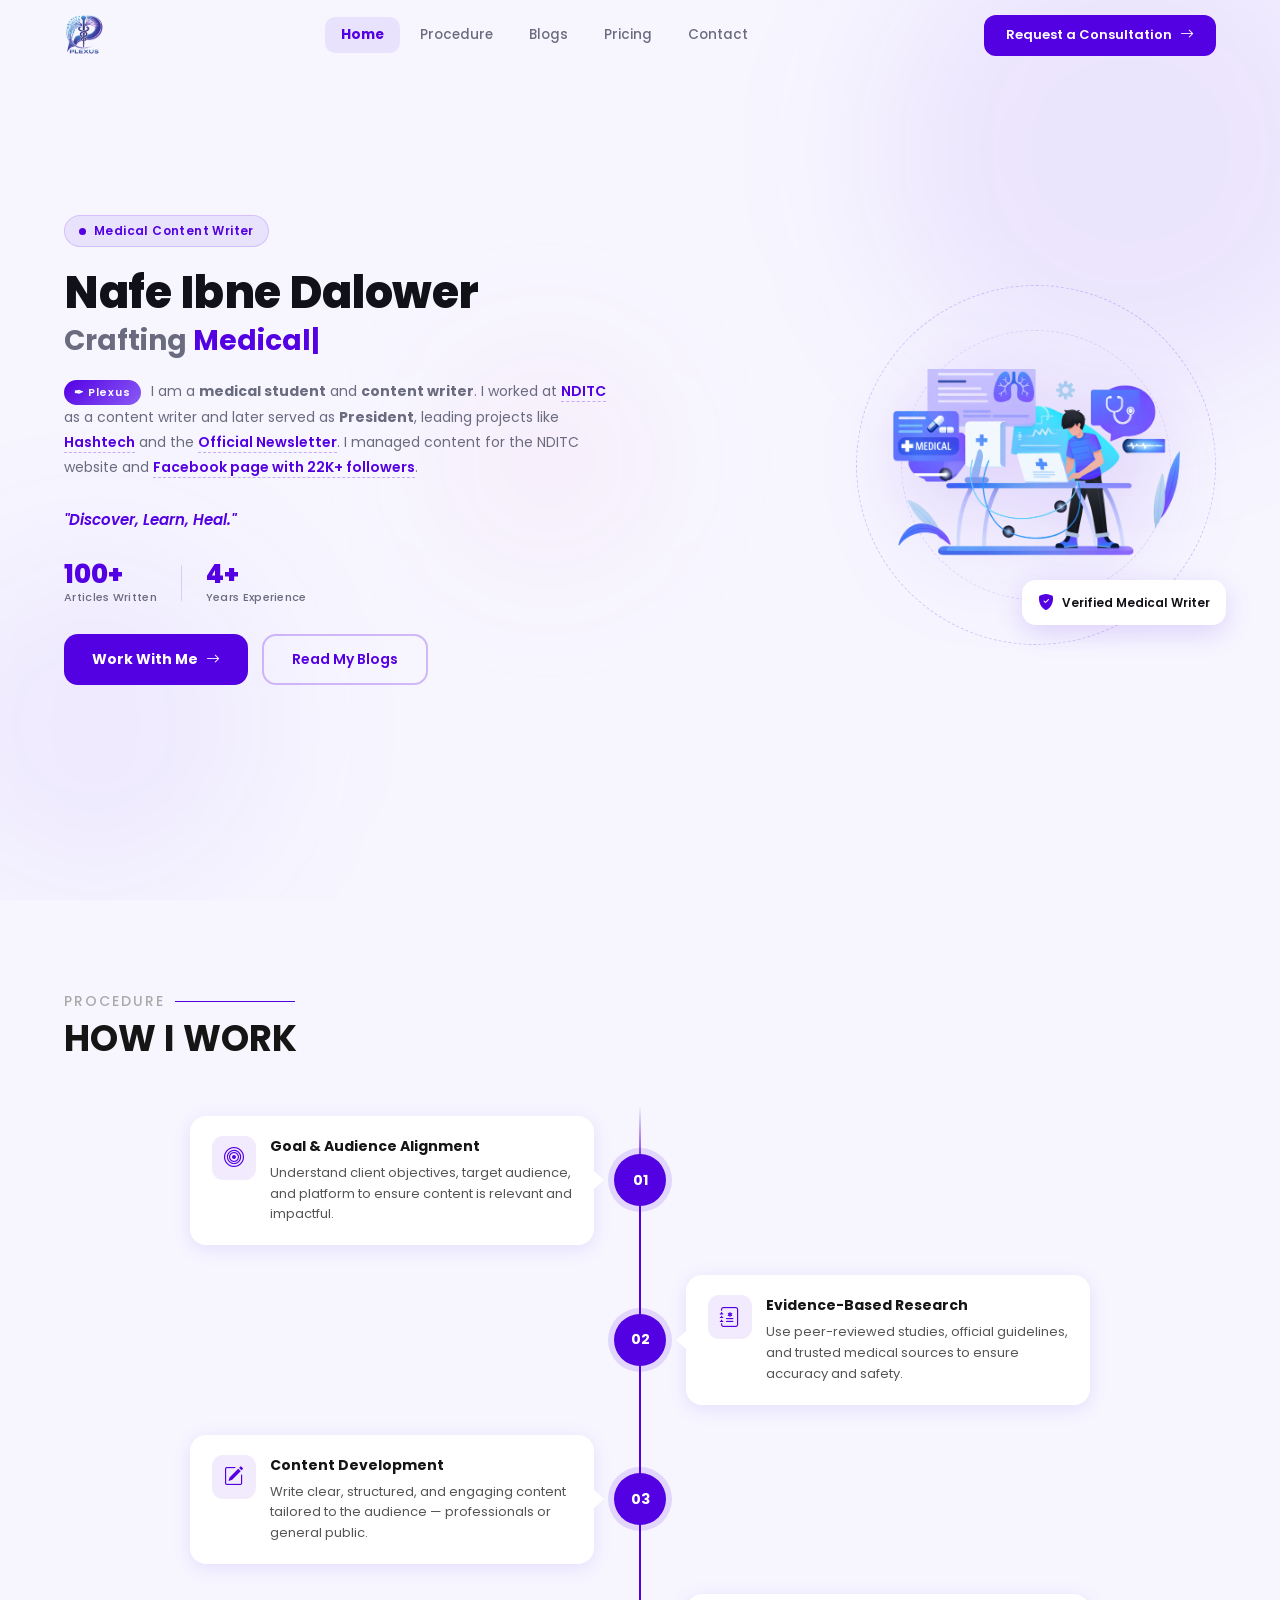
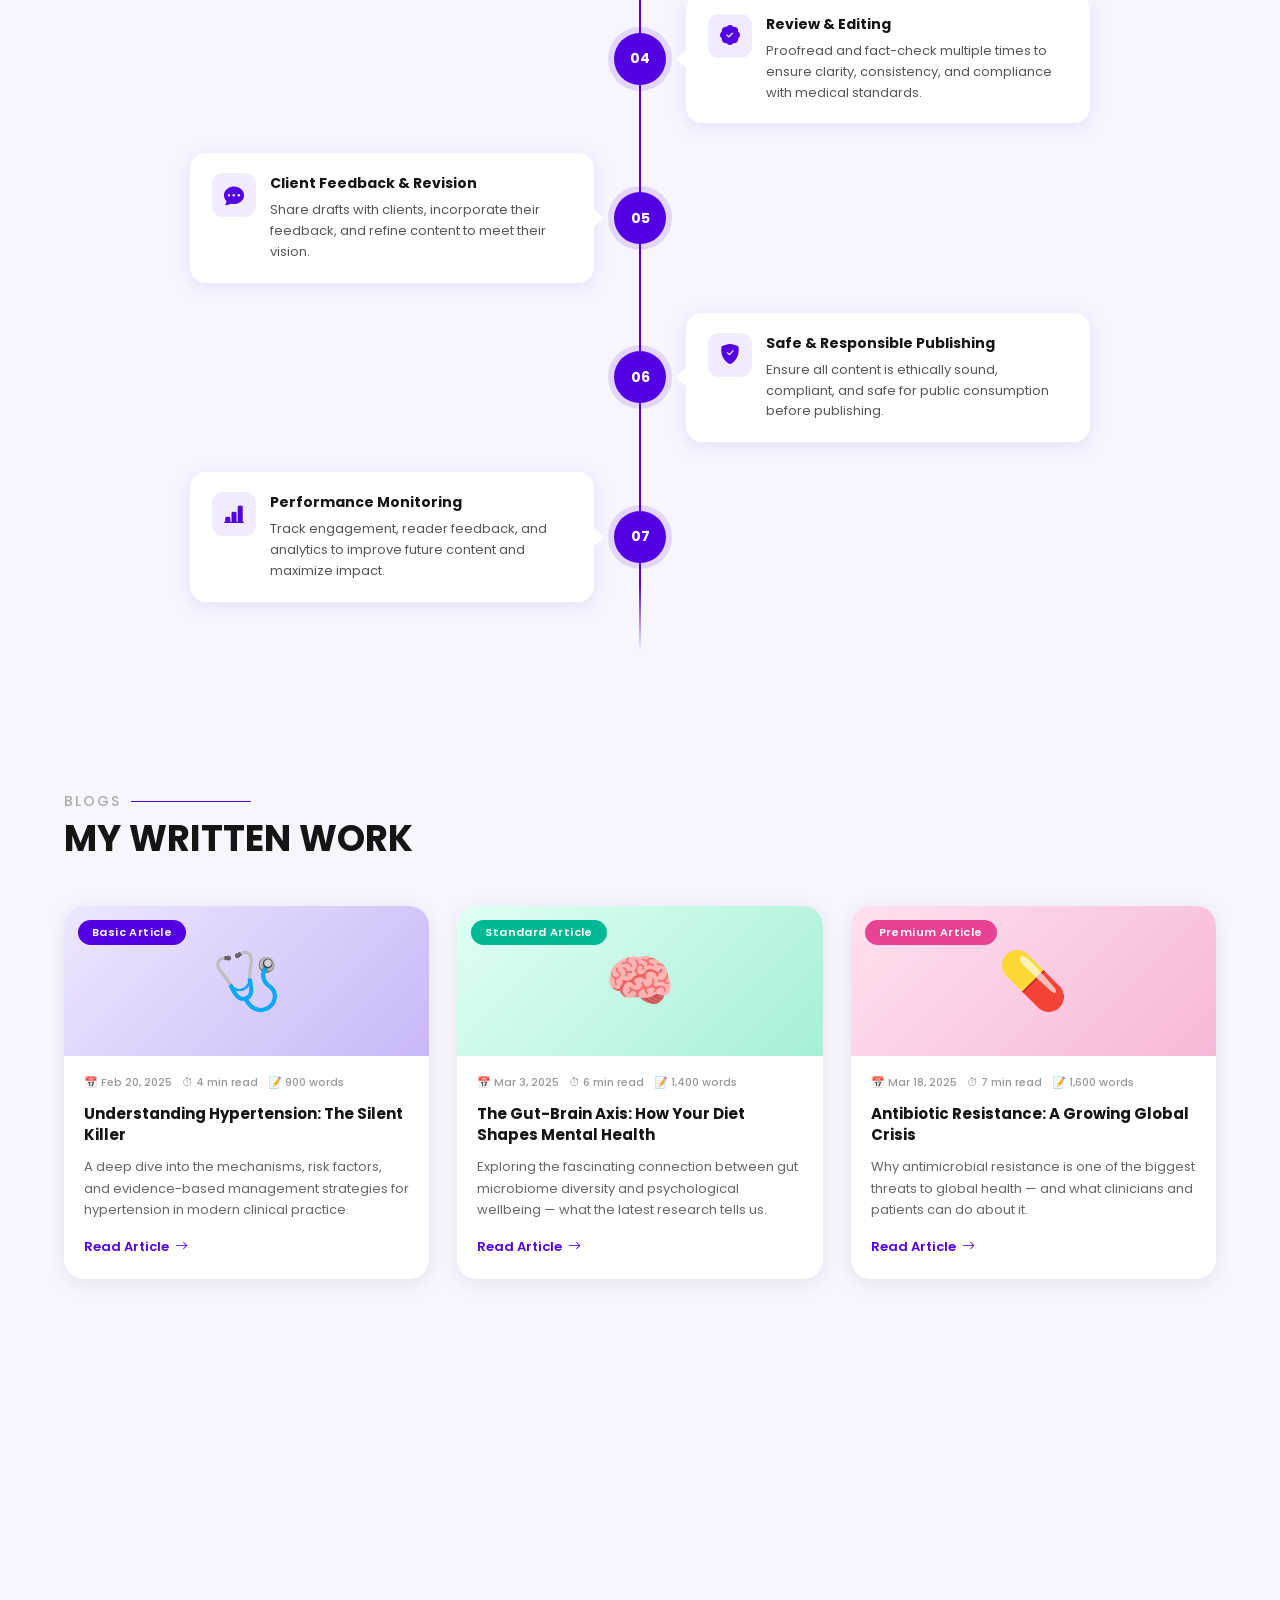
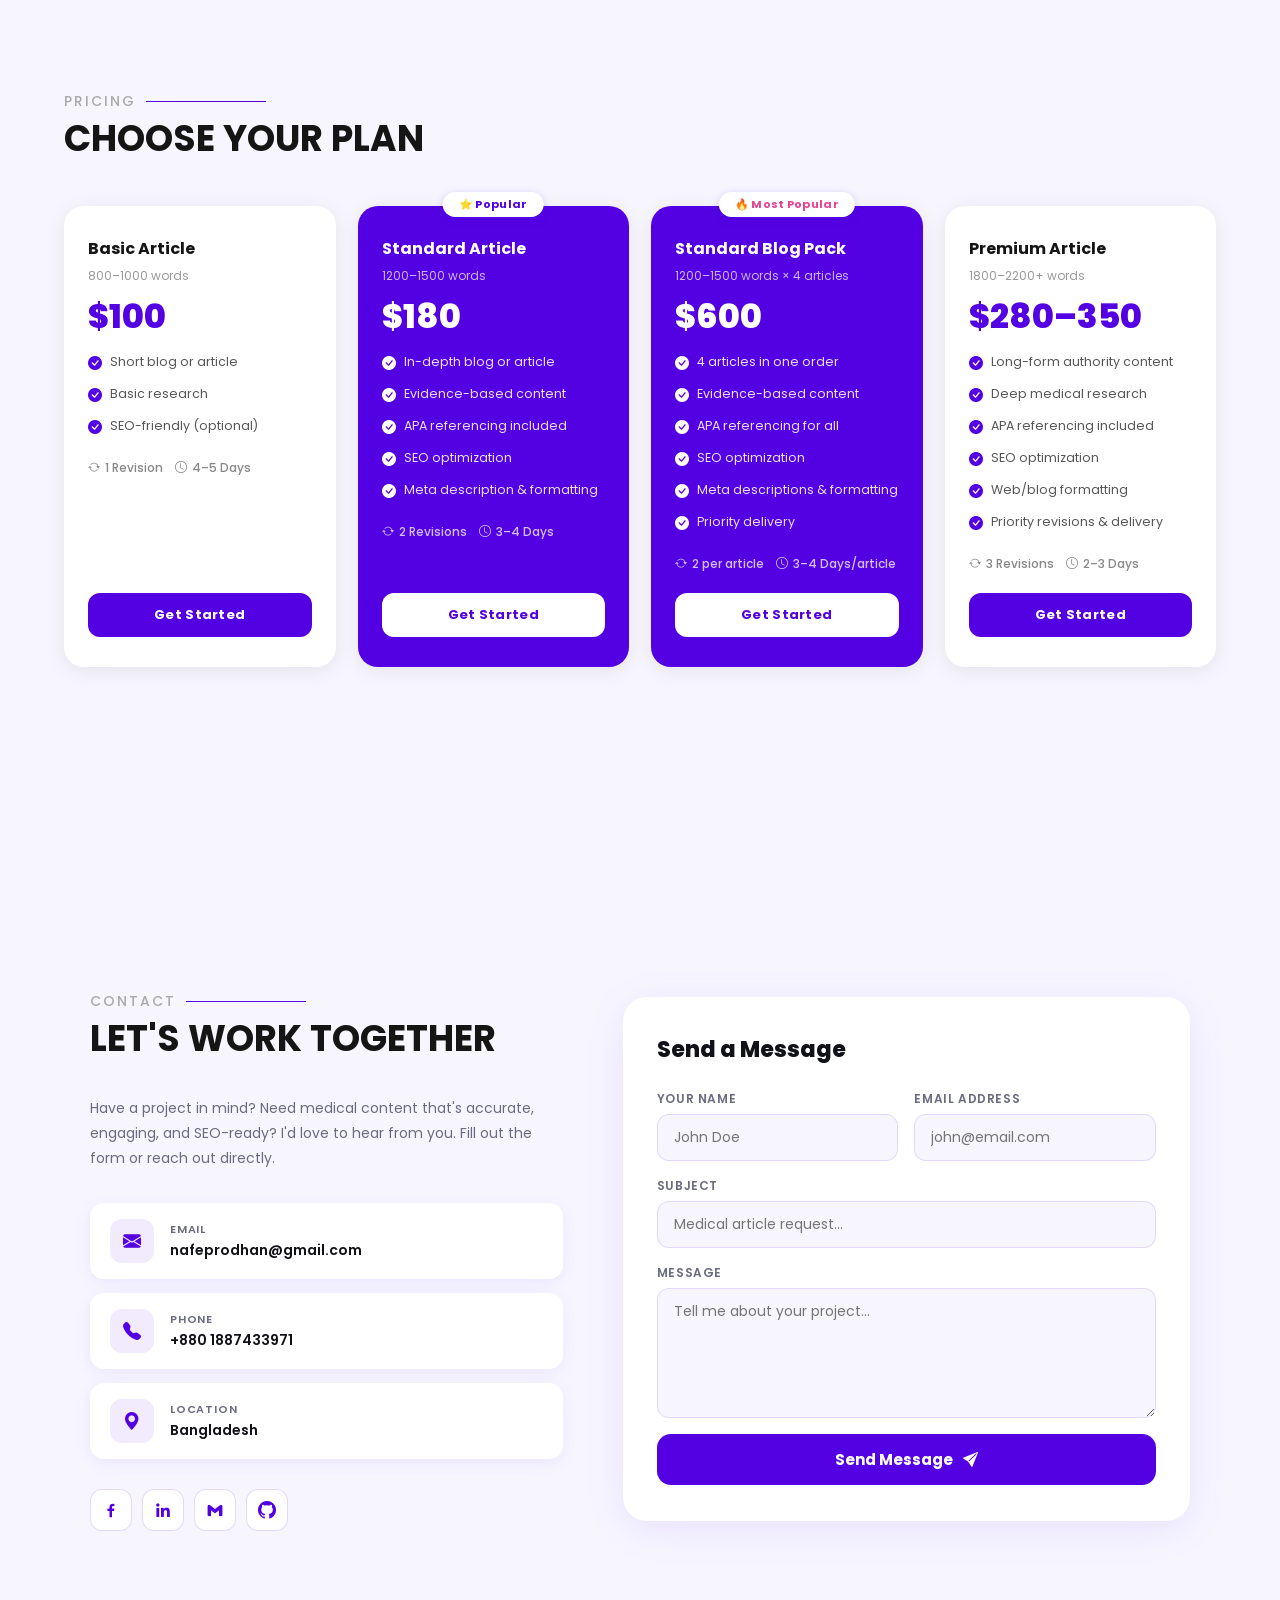
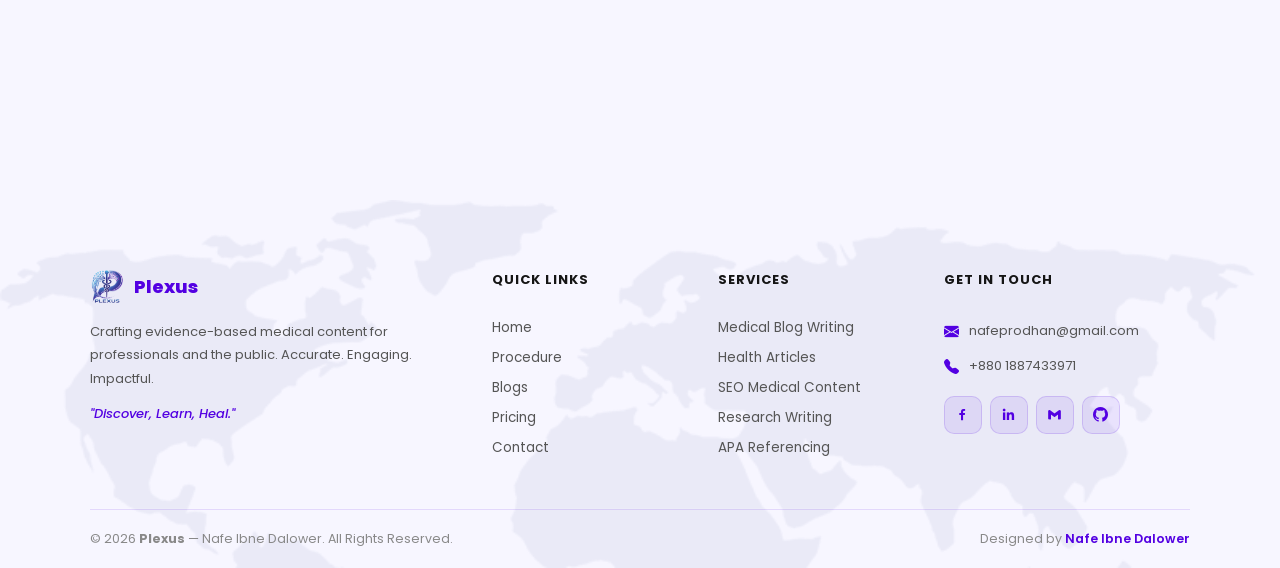
==== commit dddd6bb7: "if it runs dont touch it even habijabi" ====
--- a/index.html
+++ b/index.html
@@ -99,7 +99,7 @@
     <a href="#pricing" id="nava">Pricing</a>
     <a href="#contact" id="nava">Contact</a>
     <a class="jnbtn" id="openModal" href="#">
-      <span>Request a Meeting</span>
+      <span>Request a Consultation</span>
       <i class="bi bi-arrow-right"></i>
     </a>
   </div>
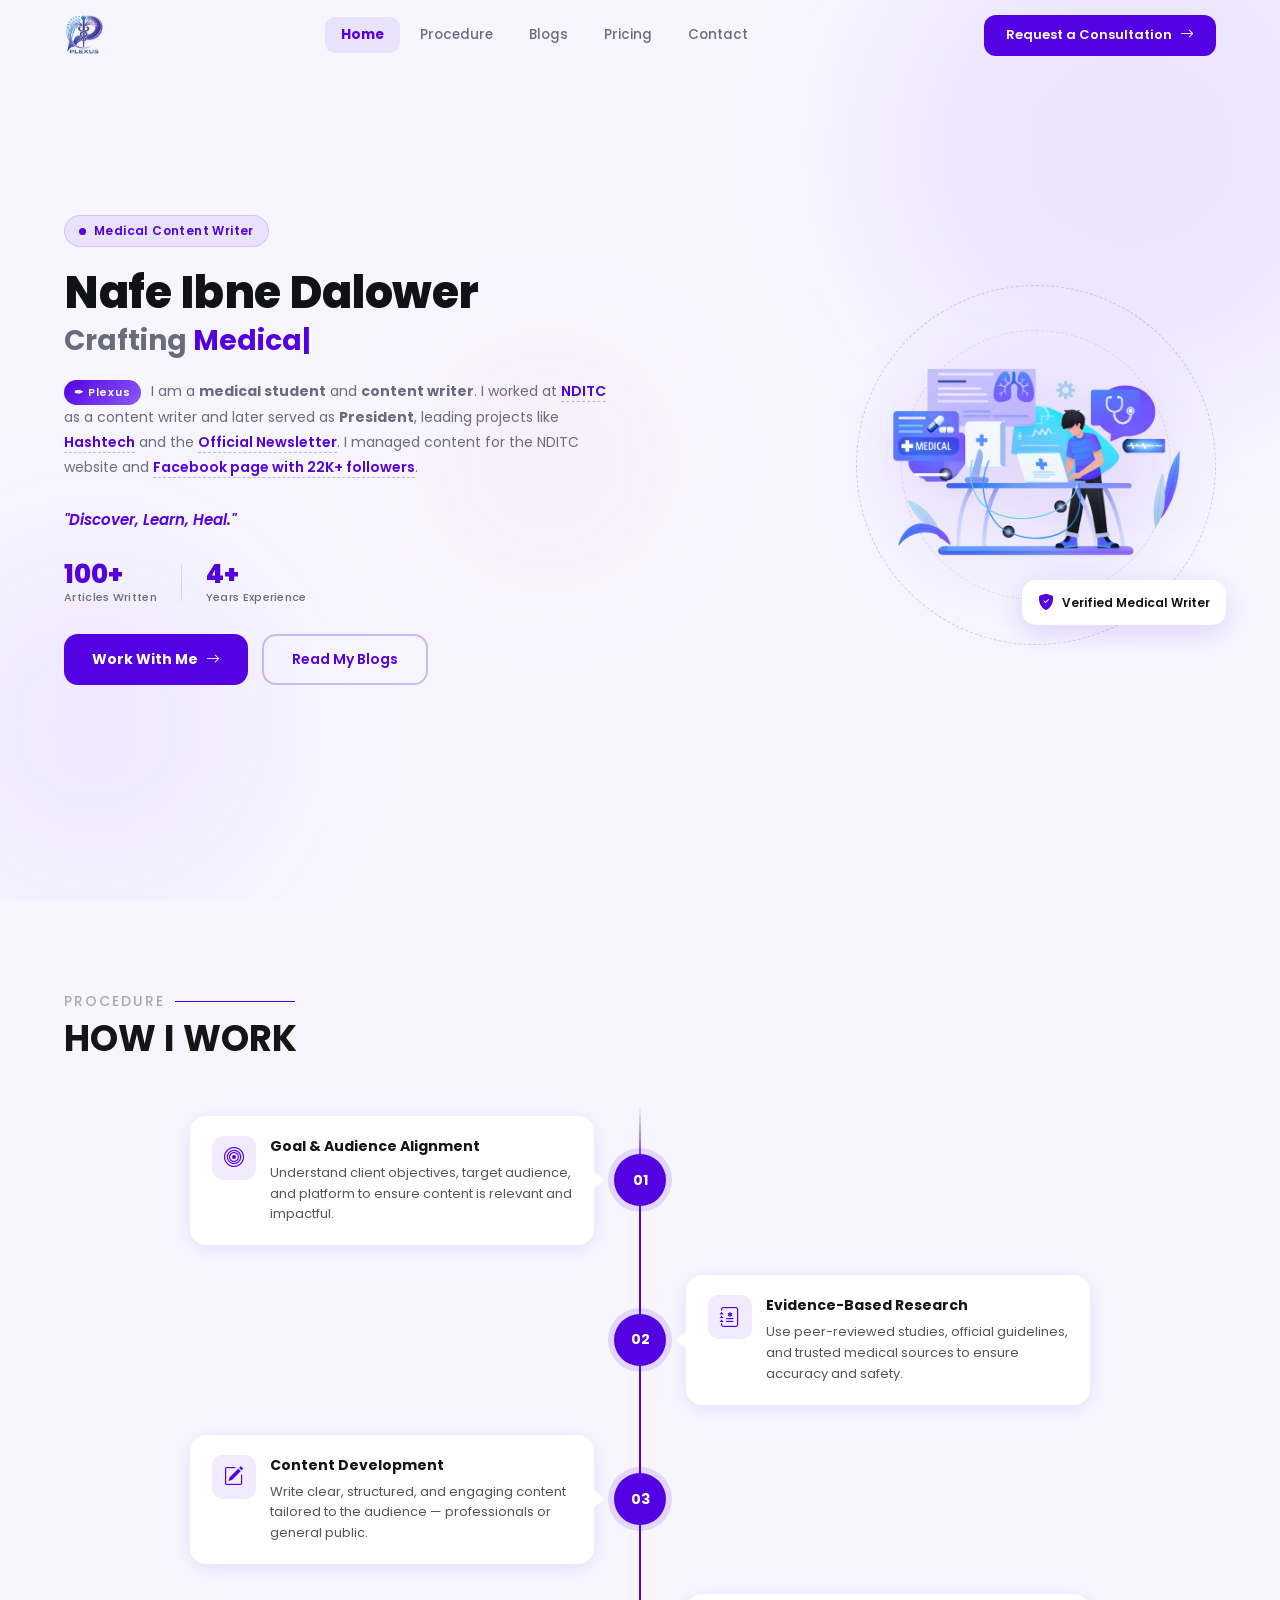
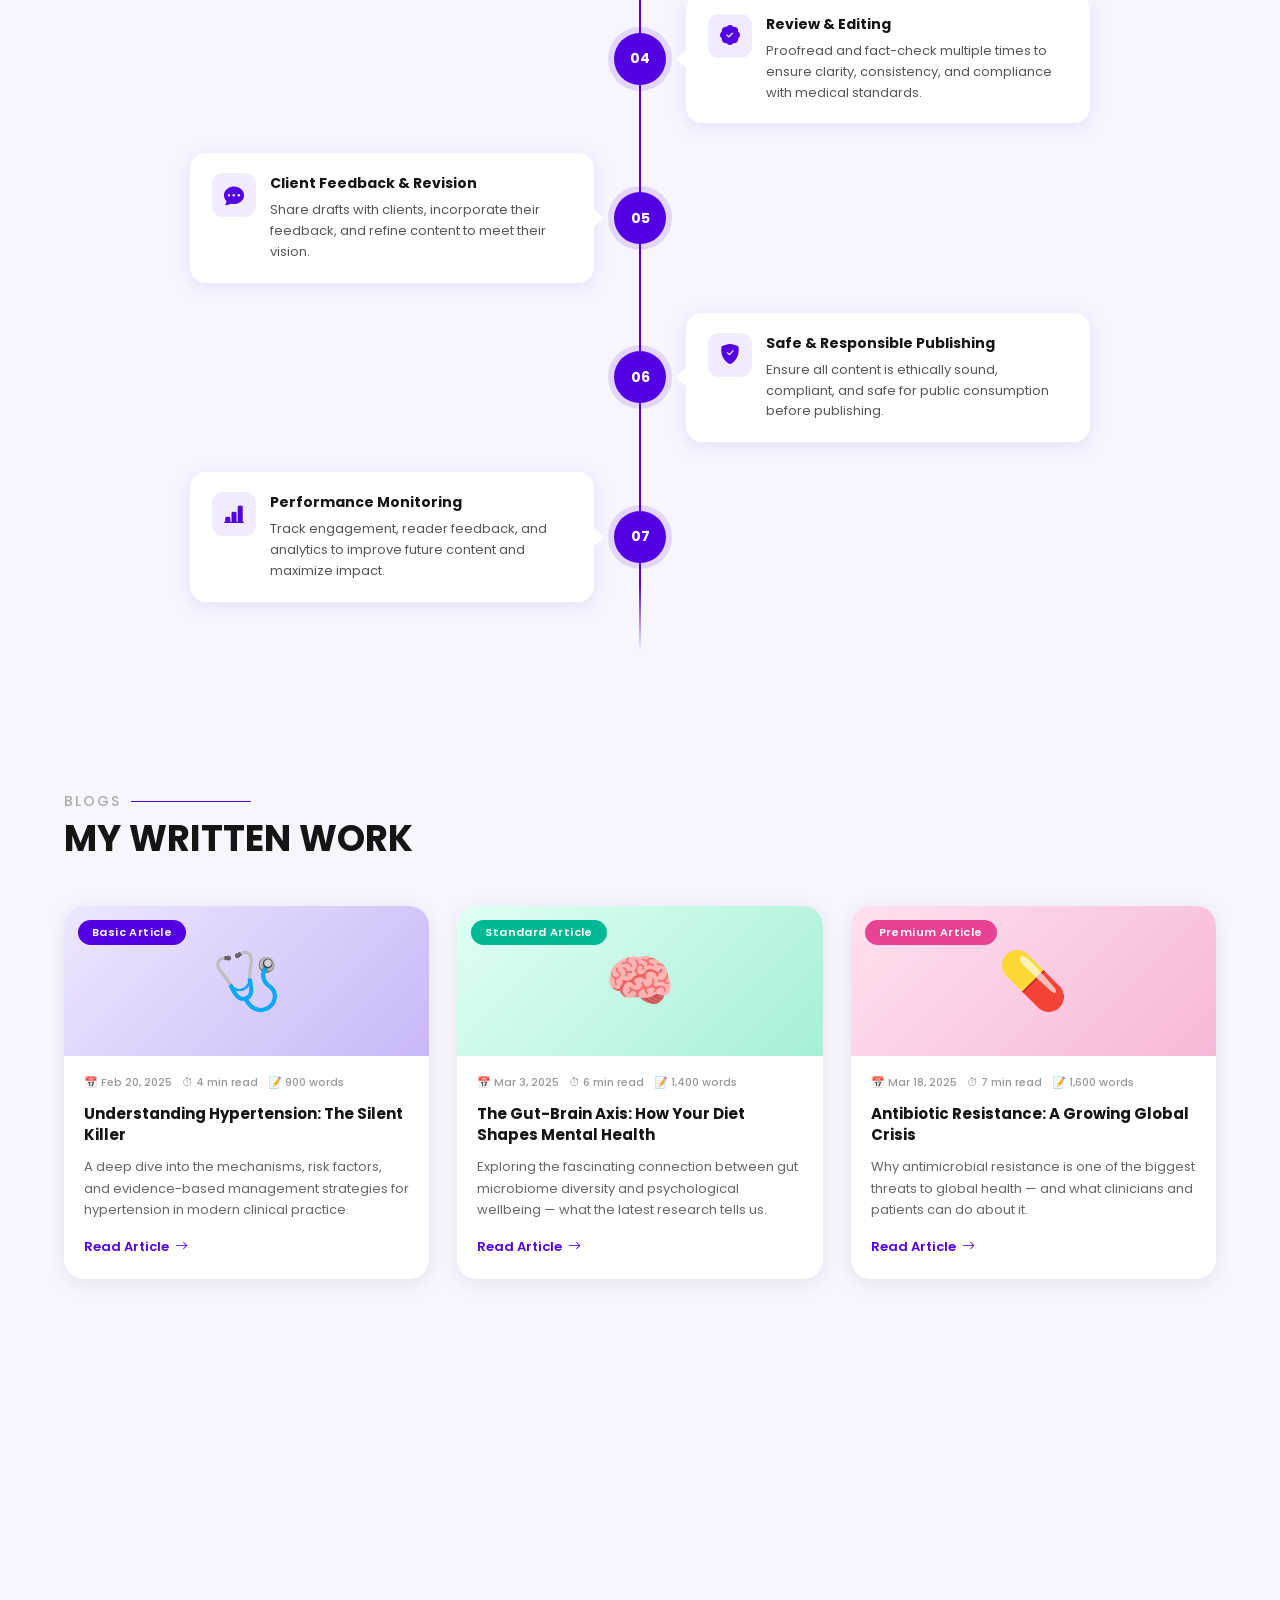
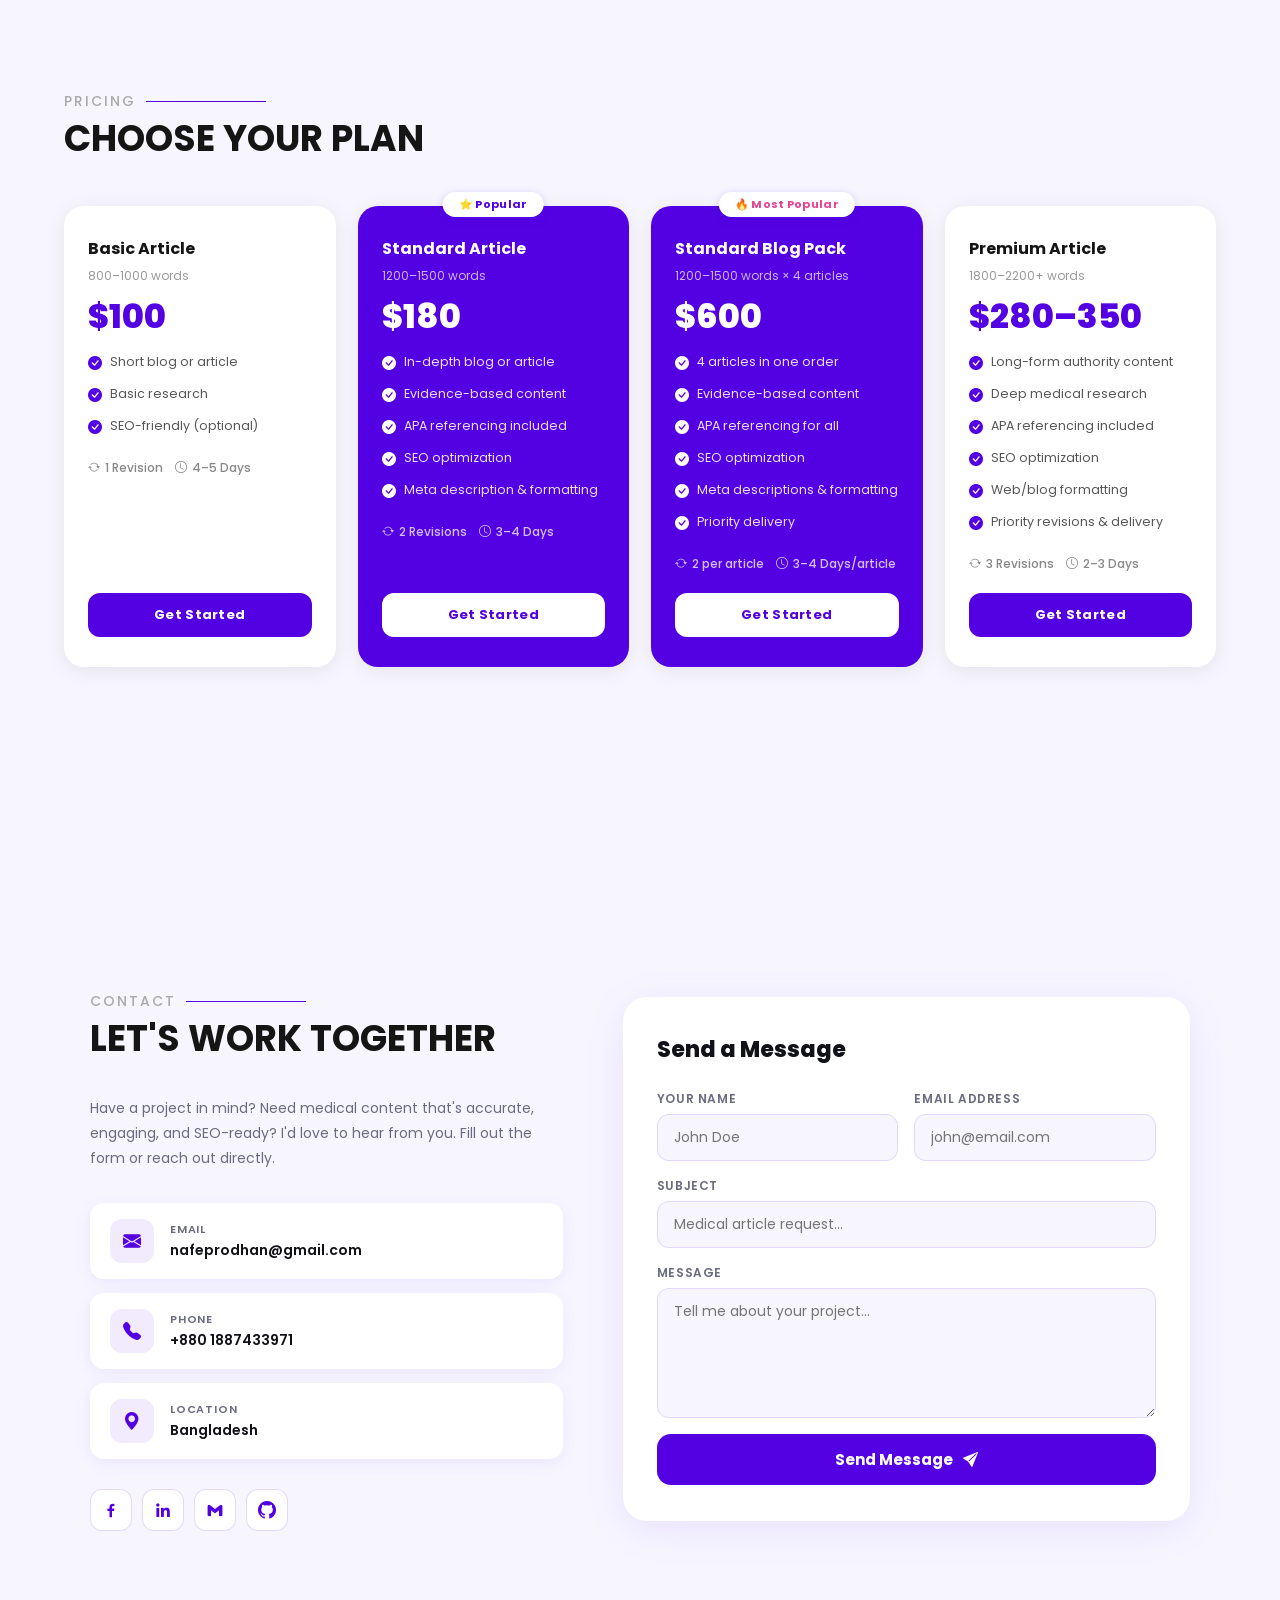
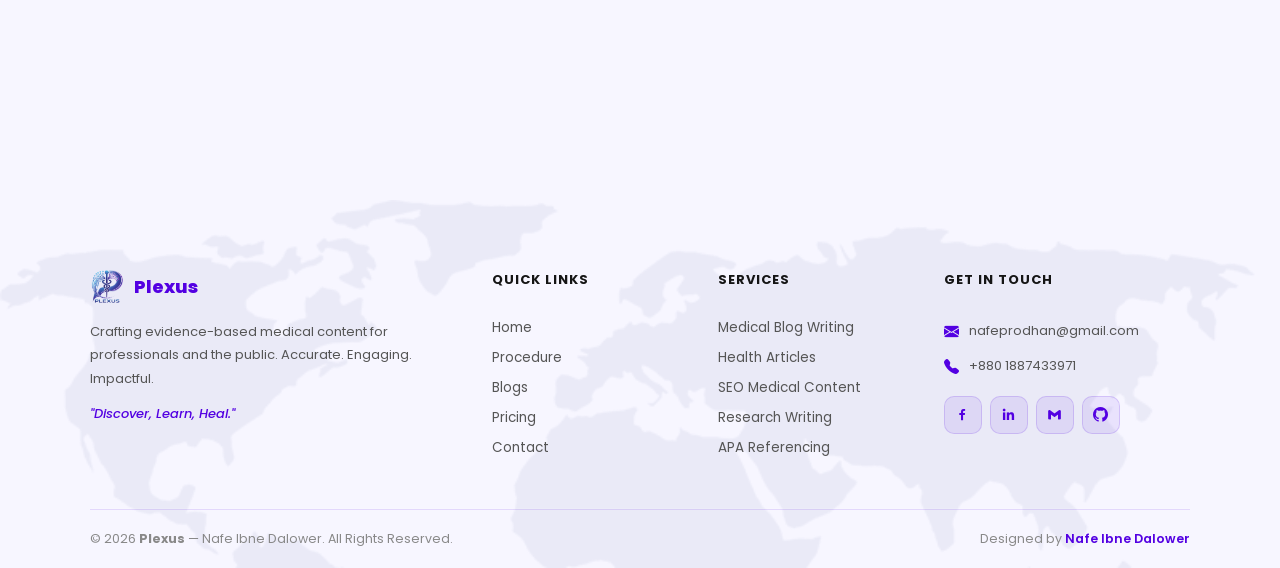
==== commit d5162776: "massive habijabi" ====
--- a/index.html
+++ b/index.html
@@ -98,7 +98,7 @@
     <a href="#blogs" id="nava">Blogs</a>
     <a href="#pricing" id="nava">Pricing</a>
     <a href="#contact" id="nava">Contact</a>
-    <a class="jnbtn" id="openModal" href="#">
+    <a class="jnbtn" id="openModalMobile" href="#">
       <span>Request a Consultation</span>
       <i class="bi bi-arrow-right"></i>
     </a>
--- a/style.css
+++ b/style.css
@@ -18,11 +18,13 @@
   overflow-x: hidden;
 }
 
-html, body {
-  overflow-x: hidden;
+html {
+  overflow-x: clip;   /* ← use clip instead of hidden — this does NOT break sticky */
+}
+body {
+  overflow-x: clip;
   max-width: 100%;
 }
-
 section {
   min-height: 100vh;
   padding: 10rem 5% 2rem;
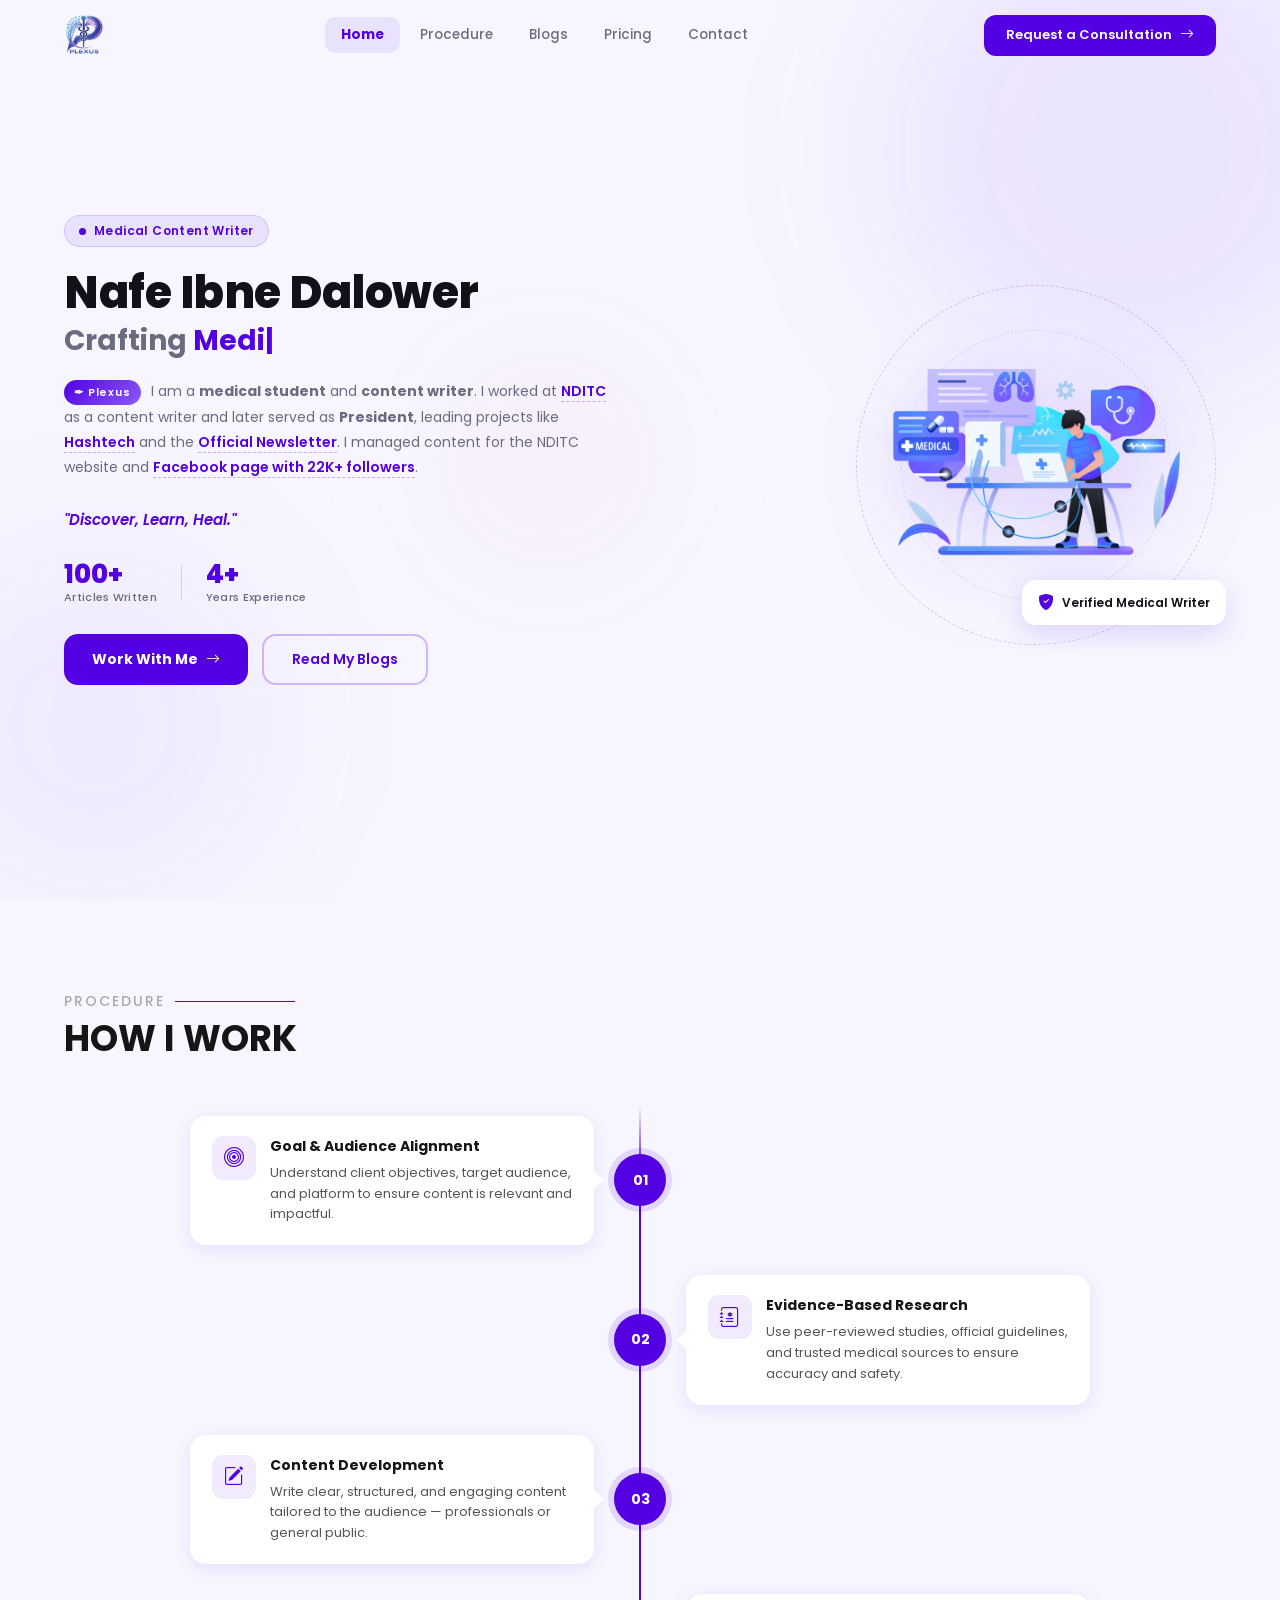
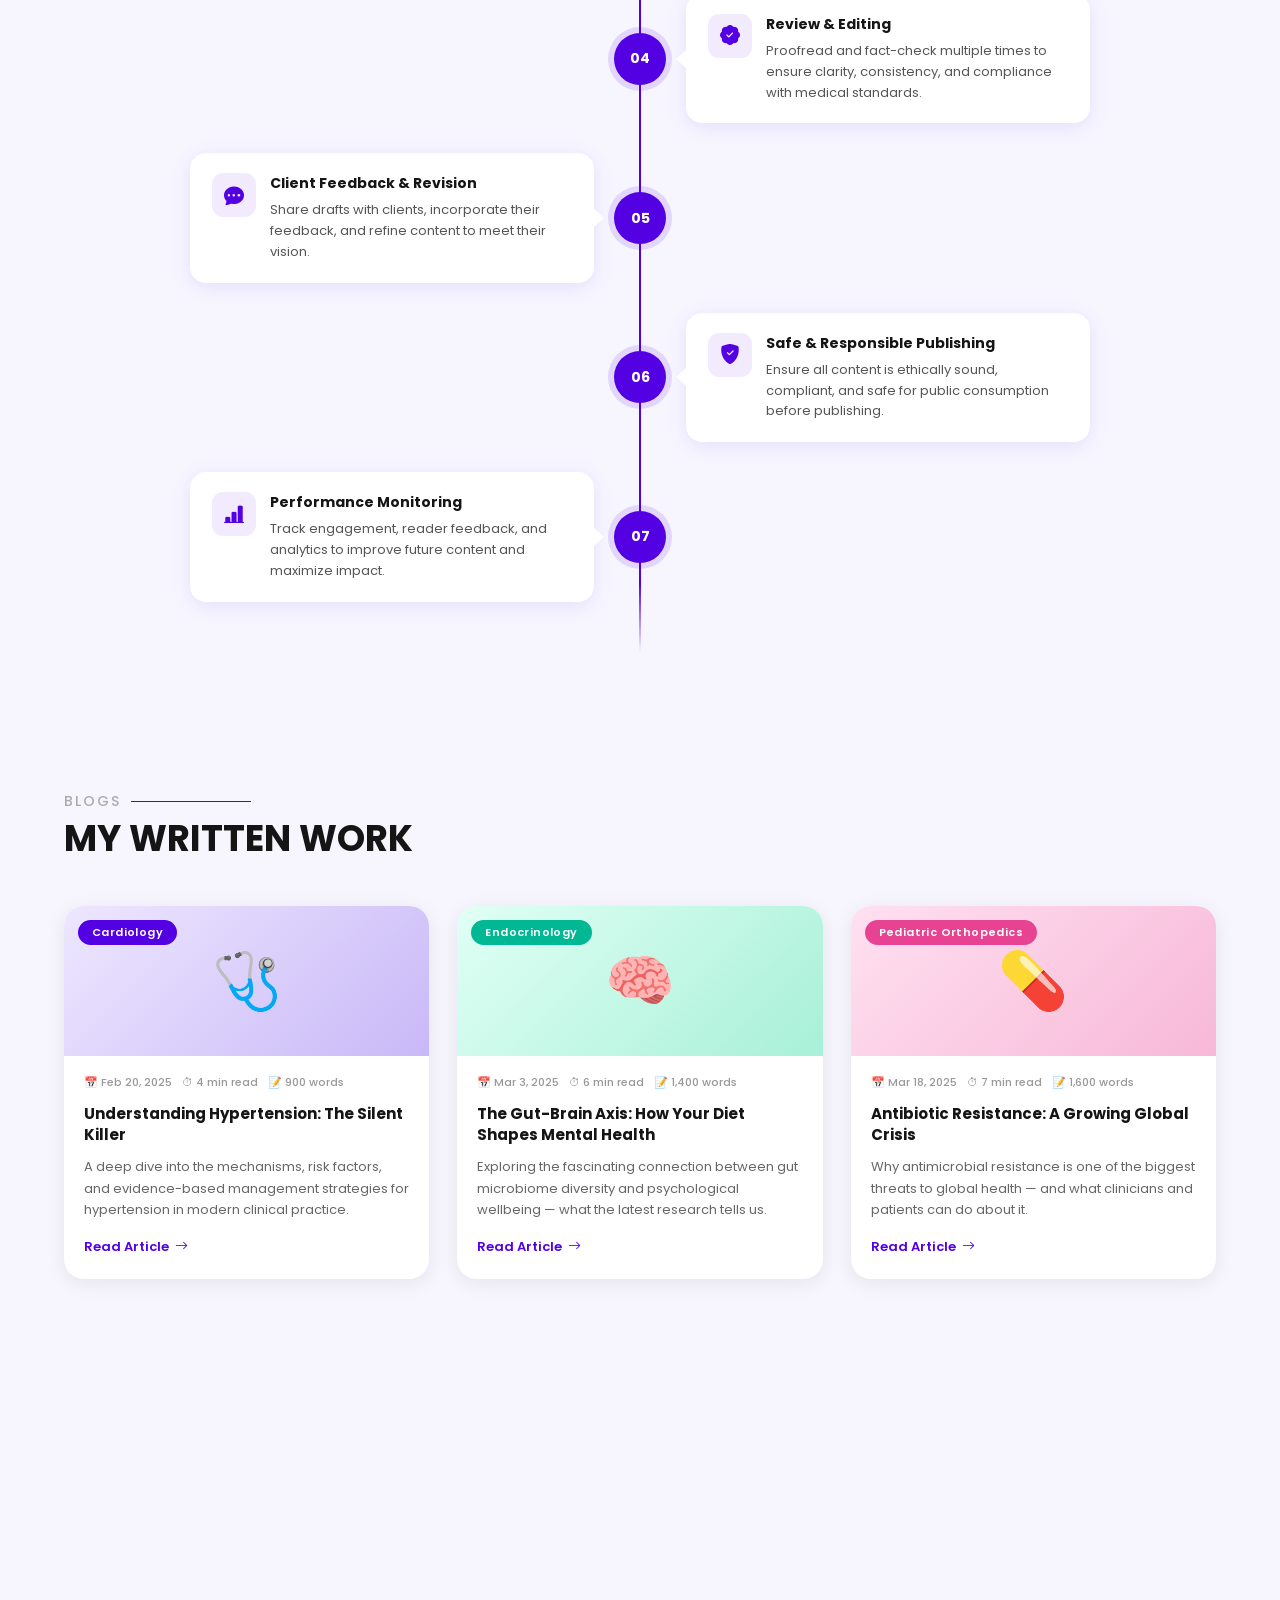
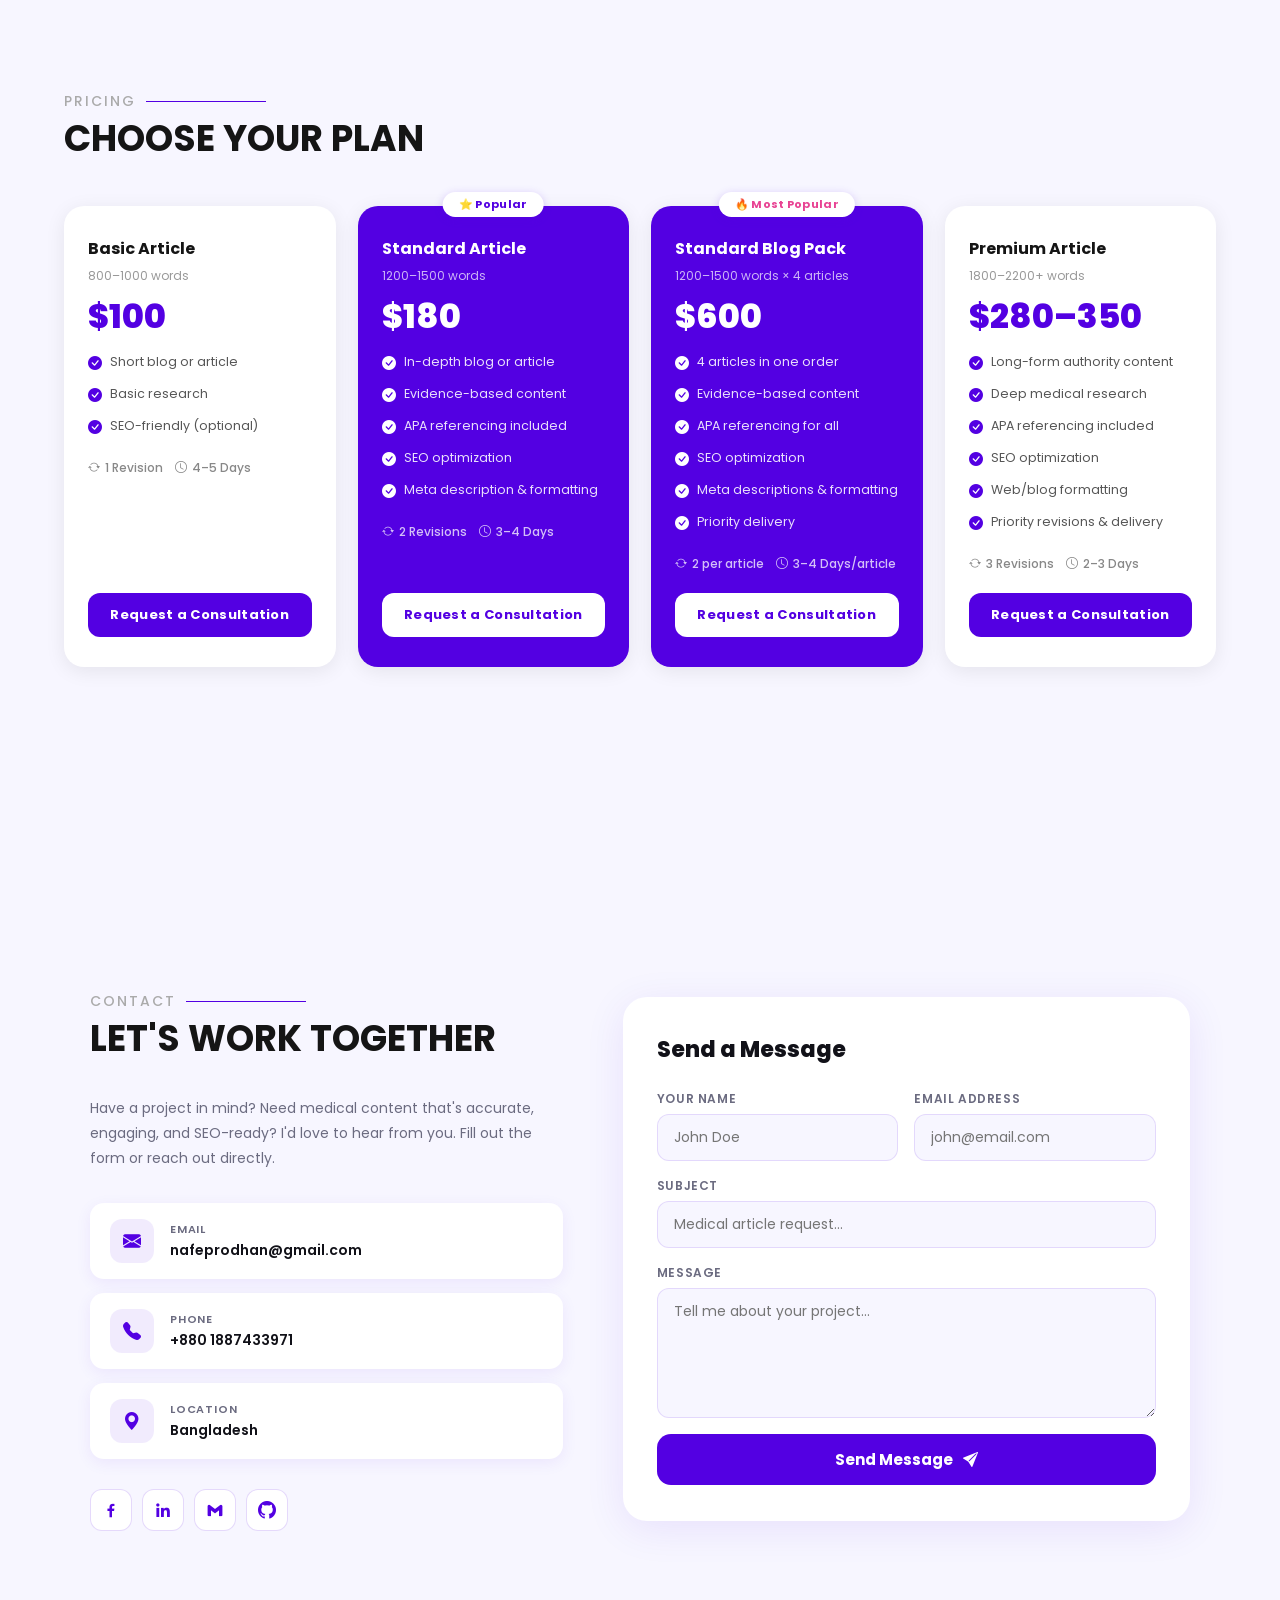
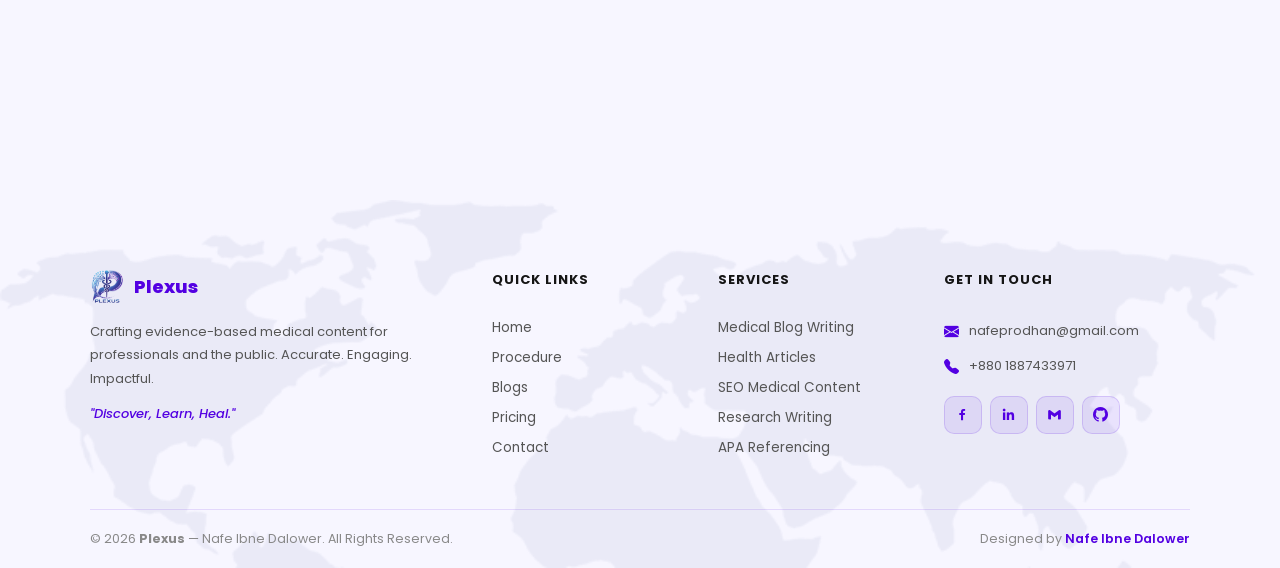
==== commit 1d5c2885: "pricing section btn" ====
--- a/index.html
+++ b/index.html
@@ -309,7 +309,7 @@
 
       <div class="blog-card" data-aos="fade-up" data-aos-delay="100" data-aos-duration="800">
         <div class="blog-banner" style="background: linear-gradient(135deg, #ede7ff, #c9b8f7);">
-          <span class="blog-tag" style="background:#5300e2;">Basic Article</span>
+          <span class="blog-tag" style="background:#5300e2;">Cardiology</span>
           <span class="blog-emoji">🩺</span>
         </div>
         <div class="blog-body">
@@ -327,7 +327,7 @@
 
       <div class="blog-card" data-aos="fade-up" data-aos-delay="200" data-aos-duration="800">
         <div class="blog-banner" style="background: linear-gradient(135deg, #e0fff5, #a8f0d8);">
-          <span class="blog-tag" style="background:#00b894;">Standard Article</span>
+          <span class="blog-tag" style="background:#00b894;">Endocrinology</span>
           <span class="blog-emoji">🧠</span>
         </div>
         <div class="blog-body">
@@ -345,7 +345,7 @@
 
       <div class="blog-card" data-aos="fade-up" data-aos-delay="300" data-aos-duration="800">
         <div class="blog-banner" style="background: linear-gradient(135deg, #ffe0f0, #f7b8d8);">
-          <span class="blog-tag" style="background:#e84393;">Premium Article
+          <span class="blog-tag" style="background:#e84393;">Pediatric Orthopedics
           </span>
           <span class="blog-emoji">💊</span>
         </div>
@@ -389,7 +389,7 @@
           <div class="pricing-detail"><i class="bi bi-arrow-repeat"></i> 1 Revision</div>
           <div class="pricing-detail"><i class="bi bi-clock"></i> 4–5 Days</div>
         </div>
-        <a href="#contact" class="pricing-btn">Get Started</a>
+<a class="pricing-btn" id="openModal" href="#">Request a Consultation</a>
       </div>
 
       <div class="pricing-card pricing-card--highlight" data-aos="fade-up" data-aos-delay="200" data-aos-duration="800">
@@ -410,7 +410,7 @@
           <div class="pricing-detail"><i class="bi bi-arrow-repeat"></i> 2 Revisions</div>
           <div class="pricing-detail"><i class="bi bi-clock"></i> 3–4 Days</div>
         </div>
-        <a href="#contact" class="pricing-btn pricing-btn--white">Get Started</a>
+<a class="pricing-btn pricing-btn--white" id="openModal" href="#">Request a Consultation</a>
       </div>
 
       <div class="pricing-card pricing-card--highlight" data-aos="fade-up" data-aos-delay="300" data-aos-duration="800">
@@ -432,7 +432,7 @@
           <div class="pricing-detail"><i class="bi bi-arrow-repeat"></i> 2 per article</div>
           <div class="pricing-detail"><i class="bi bi-clock"></i> 3–4 Days/article</div>
         </div>
-        <a href="#contact" class="pricing-btn pricing-btn--white">Get Started</a>
+<a class="pricing-btn pricing-btn--white" id="openModal" href="#">Request a Consultation</a>
       </div>
 
       <div class="pricing-card" data-aos="fade-up" data-aos-delay="400" data-aos-duration="800">
@@ -453,7 +453,7 @@
           <div class="pricing-detail"><i class="bi bi-arrow-repeat"></i> 3 Revisions</div>
           <div class="pricing-detail"><i class="bi bi-clock"></i> 2–3 Days</div>
         </div>
-        <a href="#contact" class="pricing-btn">Get Started</a>
+<a class="pricing-btn" id="openModal" href="#">Request a Consultation</a>
       </div>
 
     </div>
